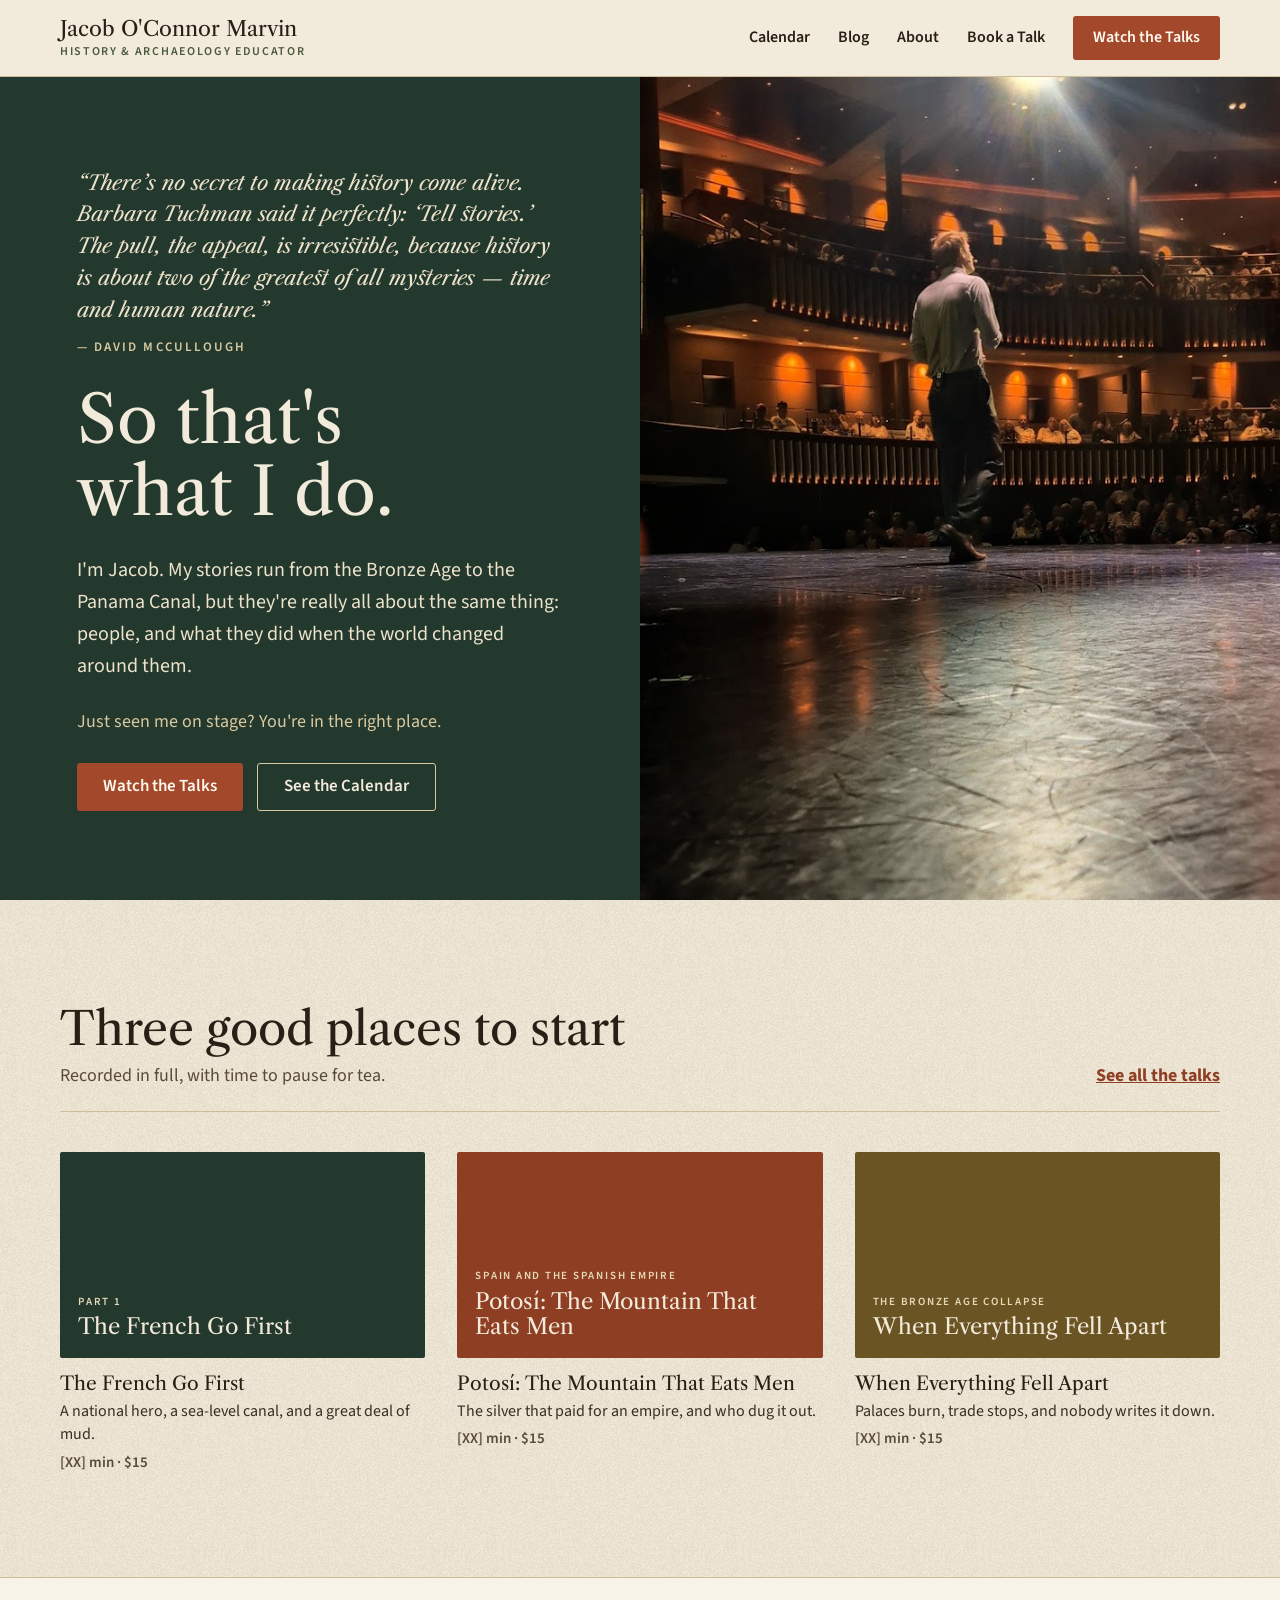
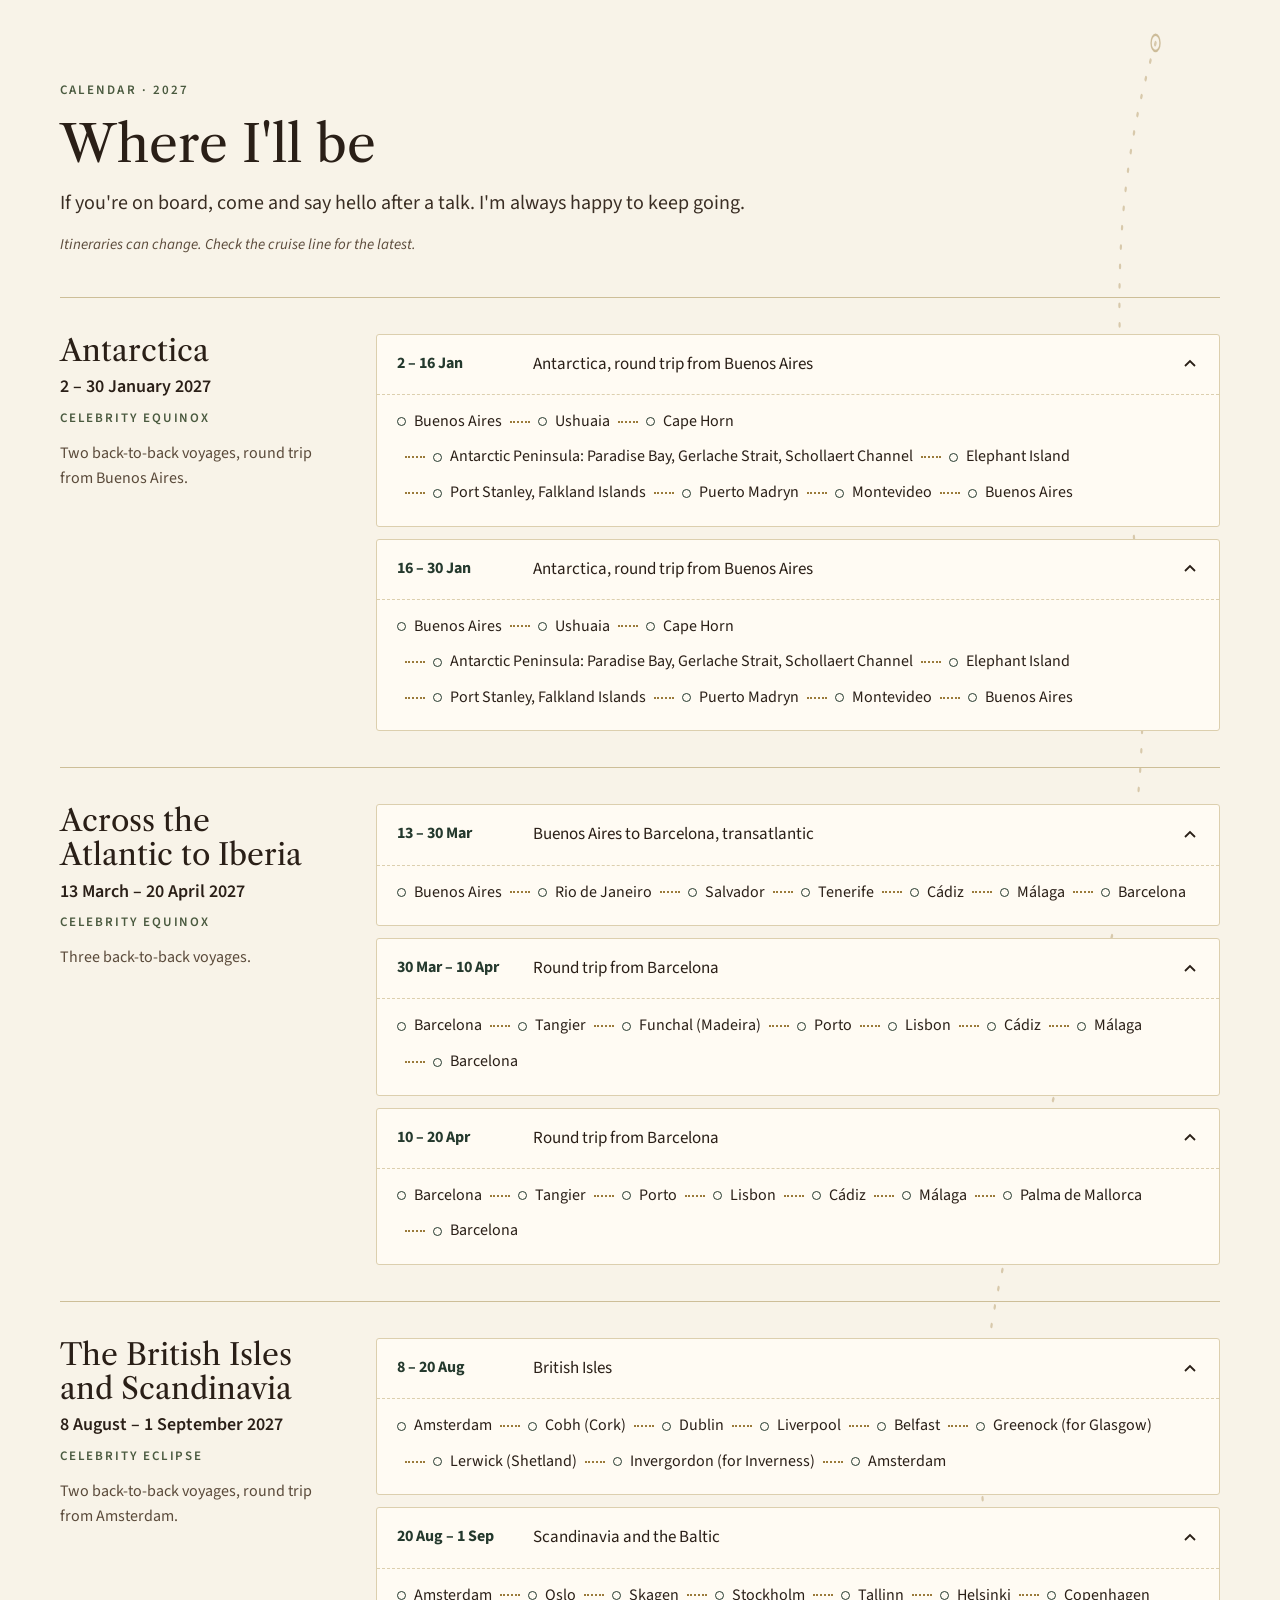
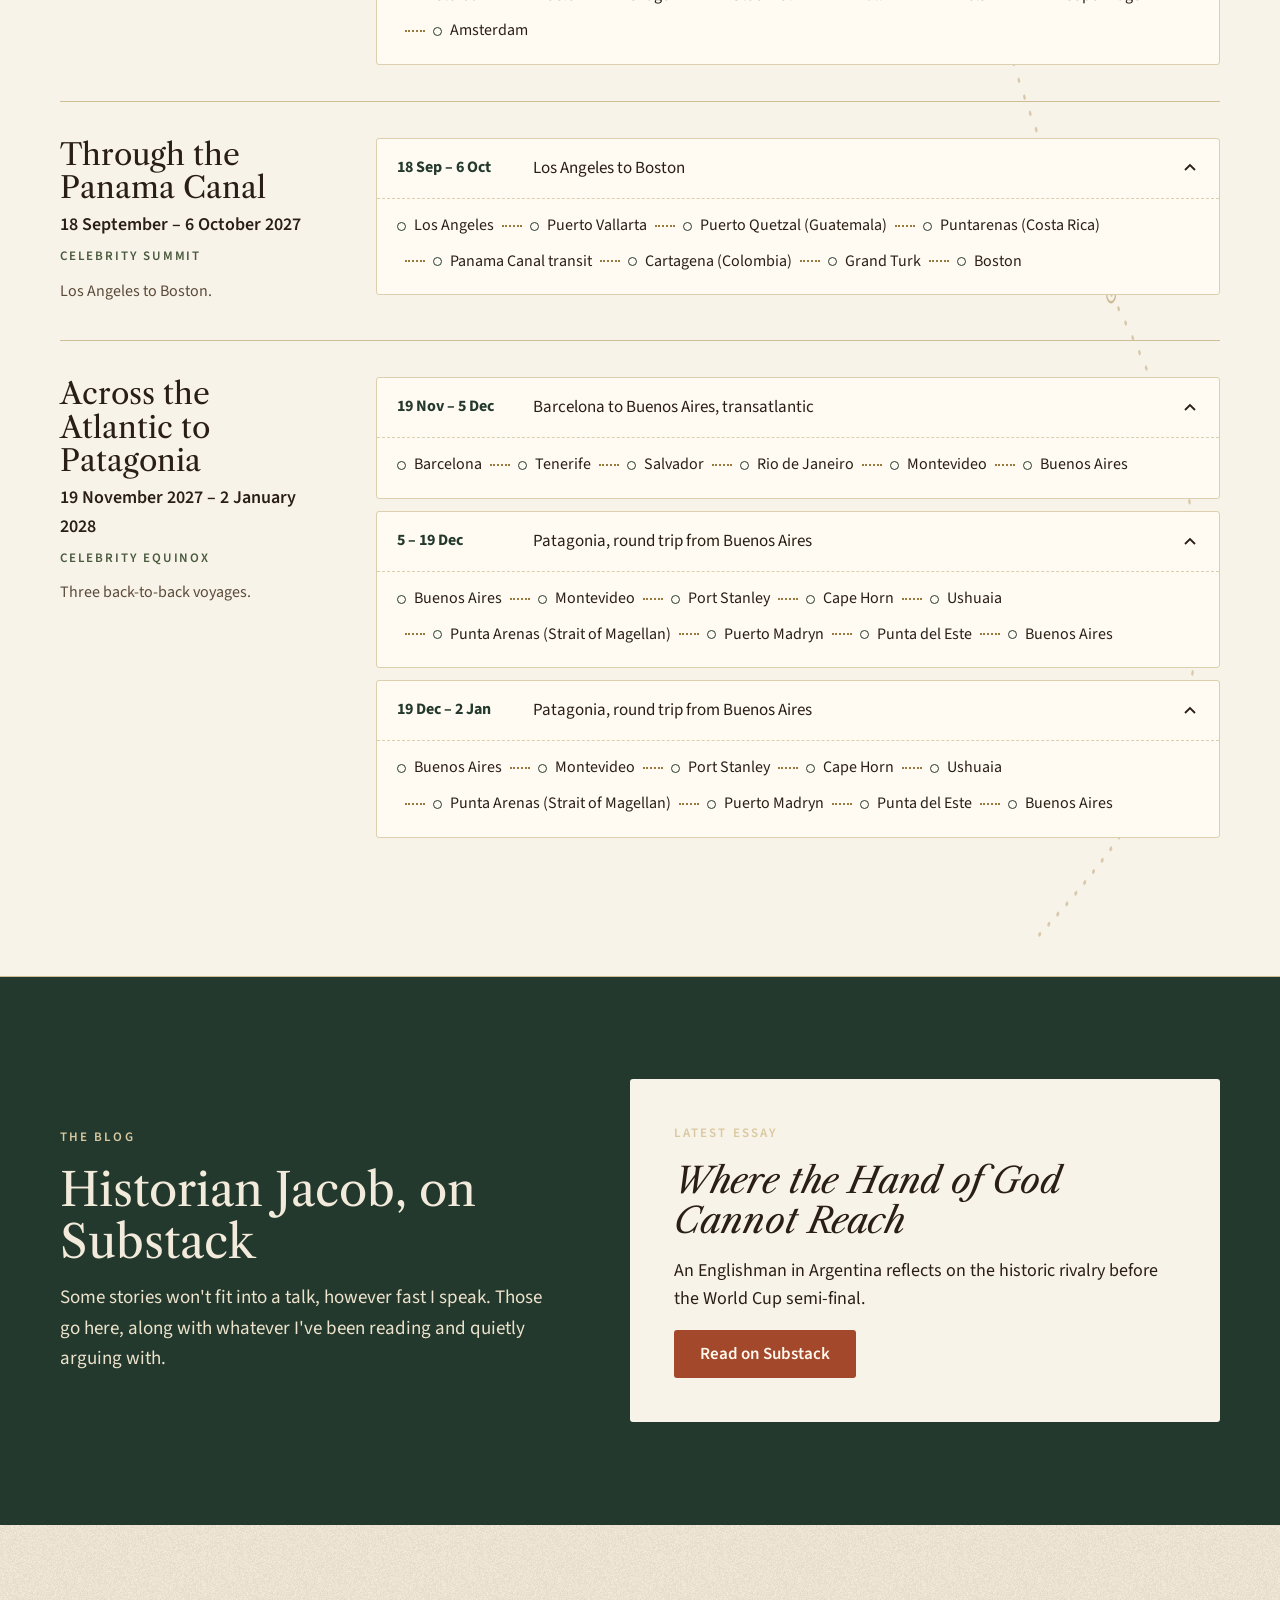
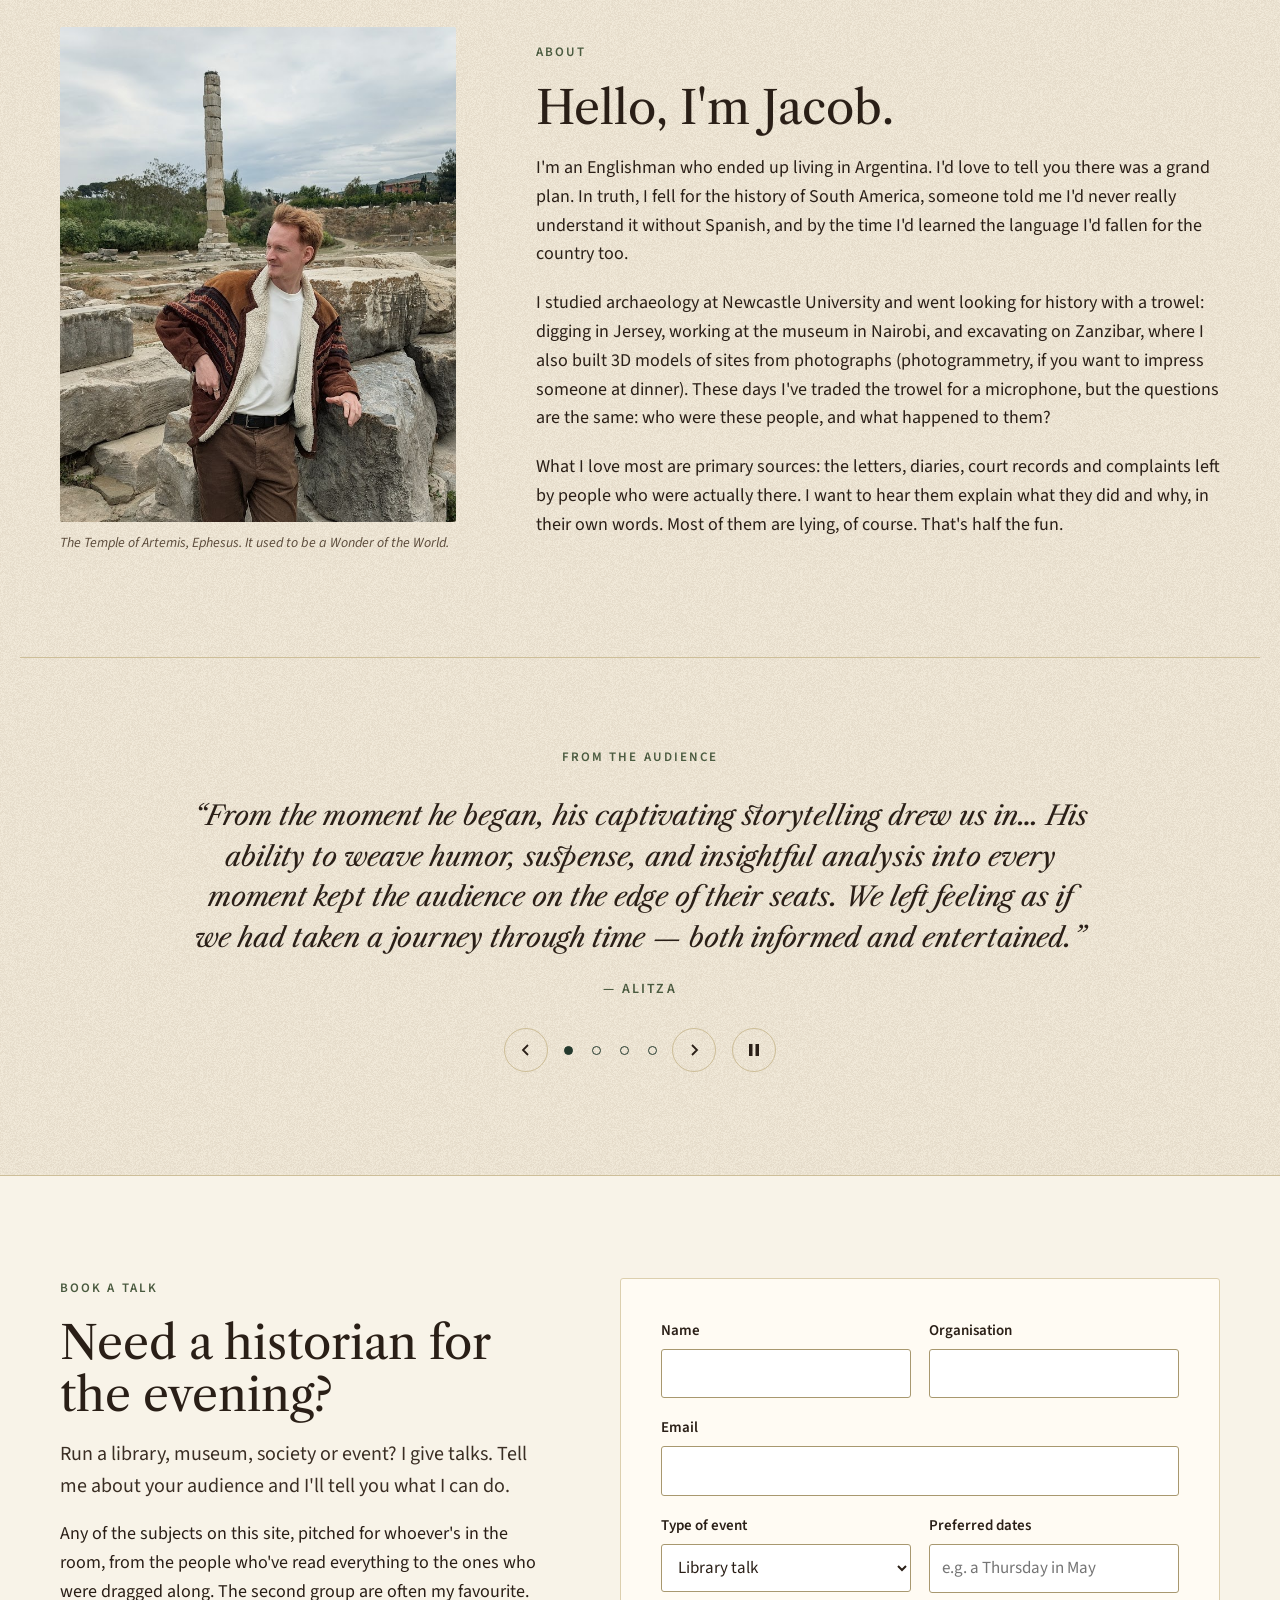
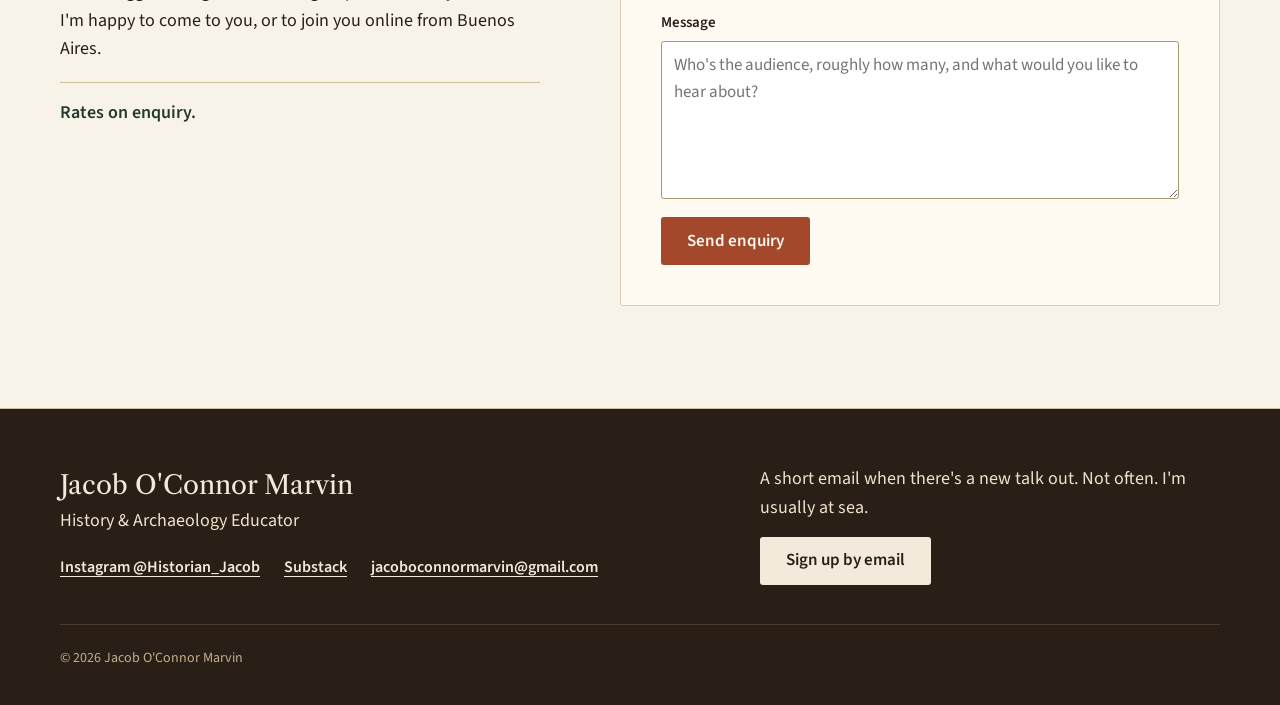
==== index.html @ fd979fd1 "Add testimonials slideshow above Book a Talk Four audience quotes that change every 10 seconds, with" ====
<!DOCTYPE html>
<!--
  =====================================================================
  INDEX.HTML — the HOME PAGE
  ---------------------------------------------------------------------
  This is the first page people see. It's one long scrolling page with
  these parts, in order (search for the CAPITAL headings to jump to one):

     TOP NAVIGATION
     1. HERO          the green intro with the stage photo
     2. FEATURED      three talks (chosen in js/talks-data.js)
     3. CALENDAR      "Where I'll be" (filled in from js/calendar-data.js)
     4. BLOG          link to Substack
     5. ABOUT         photo and bio
     5b. TESTIMONIALS what audiences say (the slideshow)
     6. BOOK A TALK   the enquiry form
     FOOTER

  HOW TO EDIT TEXT: find the words on this page and type over them.
  Only change the words BETWEEN the <tags>, not the tags themselves.
     <p>Change this text</p>       ✓ fine
     <p class="lead">              ✗ leave the bits inside < > alone

  Notes like this one are called COMMENTS. They start with a less-than
  sign, an exclamation mark and two dashes, and end with two dashes and
  a greater-than sign. Visitors never see them; they're notes for you.

  NOTE: the top navigation and the footer appear on all three pages
  (index.html, talks.html, talk.html). If you change them, change them
  on all three.
  =====================================================================
-->
<html lang="en">
<head>
  <meta charset="utf-8">
  <meta name="viewport" content="width=device-width, initial-scale=1">

  <!-- The title shown in the browser tab and on Google -->
  <title>Jacob O'Connor Marvin · History &amp; Archaeology Educator</title>
  <!-- The short description Google shows under the title -->
  <meta name="description" content="History and archaeology talks by Jacob O'Connor Marvin: Spain's empire, the Vikings, the Panama Canal and the Bronze Age collapse. Watch the talks, see where he'll be, or book a talk.">

  <!-- Fonts from Google Fonts -->
  <link rel="preconnect" href="https://fonts.googleapis.com">
  <link rel="preconnect" href="https://fonts.gstatic.com" crossorigin>
  <link href="https://fonts.googleapis.com/css2?family=Libre+Caslon+Text:ital,wght@0,400;0,700;1,400&family=Source+Sans+3:ital,wght@0,400;0,600;0,700;1,400&display=swap" rel="stylesheet">

  <!-- The design (colours, sizes, layout) -->
  <link rel="stylesheet" href="css/style.css">
</head>
<body>

<!-- =====================================================================
     TOP NAVIGATION (stays at the top of the screen as you scroll)
     ===================================================================== -->
<header class="site-header">
  <div class="container">
    <a class="logo" href="index.html">
      <span class="logo-name">Jacob O'Connor Marvin</span>
      <span class="logo-tagline">History &amp; Archaeology Educator</span>
    </a>
    <nav class="main-nav" aria-label="Main">
      <!-- "#calendar" means "jump to the part of this page with id="calendar"" -->
      <a class="nav-link" href="#calendar">Calendar</a>
      <a class="nav-link" href="#blog">Blog</a>
      <a class="nav-link" href="#about">About</a>
      <a class="nav-link" href="#book">Book a Talk</a>
      <a class="button" href="talks.html">Watch the Talks</a>
      <!-- The ☰ button, only visible on phones -->
      <button class="menu-button" type="button" aria-label="Menu" aria-expanded="false" aria-controls="mobile-menu">
        <svg width="20" height="20" viewBox="0 0 20 20" fill="none" stroke="currentColor" stroke-width="1.8" aria-hidden="true"><path d="M3 6h14M3 10h14M3 14h14"/></svg>
      </button>
    </nav>
  </div>
  <!-- The menu that drops down on phones -->
  <nav class="mobile-menu" id="mobile-menu" aria-label="Menu">
    <a href="#calendar">Calendar</a>
    <a href="#blog">Blog</a>
    <a href="#about">About</a>
    <a href="#book">Book a Talk</a>
    <a href="talks.html">Watch the Talks</a>
  </nav>
</header>


<main>

<!-- =====================================================================
     1. HERO
     ===================================================================== -->
<section class="hero" id="top">
  <div class="hero-grid">
    <div class="hero-text">
      <!-- The quote. To change it, edit the words inside <p> and the name inside <cite>. -->
      <blockquote class="hero-quote">
        <p>“There’s no secret to making history come alive. Barbara Tuchman said it perfectly: ‘Tell stories.’ The pull, the appeal, is irresistible, because history is about two of the greatest of all mysteries — time and human nature.”</p>
        <cite>David McCullough</cite>
      </blockquote>
      <h1>So that's what I do.</h1>
      <p class="hero-intro">I'm Jacob. My stories run from the Bronze Age to the Panama Canal, but they're really all about the same thing: people, and what they did when the world changed around them.</p>
      <p class="hero-aside">Just seen me on stage? You're in the right place.</p>
      <div class="button-row">
        <a class="button" href="talks.html">Watch the Talks</a>
        <a class="button button-outline" href="#calendar">See the Calendar</a>
      </div>
    </div>
    <div class="hero-photo">
      <!-- To use a different photo: put it in the images folder and change the file name here.
           "alt" describes the photo for people who can't see it. -->
      <img src="images/stage.jpg" alt="Jacob on stage in a large theatre, facing a full audience across two balconies">
    </div>
  </div>
</section>


<!-- =====================================================================
     2. FEATURED TALKS
     The three talks are chosen at the bottom of js/talks-data.js
     ===================================================================== -->
<section class="section">
  <div class="container">
    <div class="section-head">
      <div>
        <h2 class="section-title">Three good places to start</h2>
        <p>Recorded in full, with time to pause for tea.</p>
      </div>
      <a href="talks.html"><strong>See all the talks</strong></a>
    </div>
    <!-- Filled in automatically. Leave this empty box as it is. -->
    <div class="talk-grid featured-grid" id="featured-talks"></div>
  </div>
</section>


<!-- =====================================================================
     3. CALENDAR — "Where I'll be"
     The voyages themselves are in js/calendar-data.js
     ===================================================================== -->
<section class="section section-alt calendar" id="calendar">
  <!-- The faint dotted "route" line in the background. Purely decoration. -->
  <svg class="route-line" viewBox="0 0 1440 1600" preserveAspectRatio="none" aria-hidden="true">
    <path d="M1300 40 C 1180 260, 1380 420, 1220 640 S 1060 980, 1250 1180 S 1330 1480, 1160 1580" fill="none" stroke="#9A7A3A" stroke-opacity="0.35" stroke-width="2.5" stroke-linecap="round" stroke-dasharray="1 11"/>
    <circle cx="1300" cy="40" r="5" fill="none" stroke="#9A7A3A" stroke-opacity="0.45" stroke-width="1.5"/>
    <circle cx="1220" cy="640" r="5" fill="none" stroke="#9A7A3A" stroke-opacity="0.45" stroke-width="1.5"/>
    <circle cx="1250" cy="1180" r="5" fill="none" stroke="#9A7A3A" stroke-opacity="0.45" stroke-width="1.5"/>
  </svg>
  <div class="container">
    <div class="calendar-intro">
      <span class="eyebrow">Calendar · 2027</span>
      <h2>Where I'll be</h2>
      <p class="lead">If you're on board, come and say hello after a talk. I'm always happy to keep going.</p>
      <p class="small-print">Itineraries can change. Check the cruise line for the latest.</p>
    </div>
    <!-- Filled in automatically from js/calendar-data.js. Leave this empty box as it is. -->
    <div id="calendar-list"></div>
  </div>
</section>


<!-- =====================================================================
     4. BLOG (Substack)
     ===================================================================== -->
<section class="section blog" id="blog">
  <div class="container split">
    <div class="blog-intro">
      <span class="eyebrow">The Blog</span>
      <h2 class="section-title">Historian Jacob, on Substack</h2>
      <p>Some stories won't fit into a talk, however fast I speak. Those go here, along with whatever I've been reading and quietly arguing with.</p>
    </div>
    <article class="essay-card">
      <span class="eyebrow">Latest essay</span>
      <h3>Where the Hand of God Cannot Reach</h3>
      <!-- The short description of the essay -->
      <p>An Englishman in Argentina reflects on the historic rivalry before the World Cup semi-final.</p>
      <div>
        <!-- When you post a new essay, change the title above and this link -->
        <a class="button" href="https://jacobmarvin.substack.com" target="_blank" rel="noopener">Read on Substack</a>
      </div>
    </article>
  </div>
</section>


<!-- =====================================================================
     5. ABOUT
     ===================================================================== -->
<section class="section" id="about">
  <div class="container split">
    <figure class="about-photo">
      <img src="images/ephesus.jpg" alt="Jacob leaning on fallen marble blocks at Ephesus, with the single standing column of the Temple of Artemis behind him" loading="lazy">
      <figcaption>The Temple of Artemis, Ephesus. It used to be a Wonder of the World.</figcaption>
    </figure>
    <div class="about-text">
      <span class="eyebrow">About</span>
      <h2 class="section-title">Hello, I'm Jacob.</h2>
      <p>I'm an Englishman who ended up living in Argentina. I'd love to tell you there was a grand plan. In truth, I fell for the history of South America, someone told me I'd never really understand it without Spanish, and by the time I'd learned the language I'd fallen for the country too.</p>
      <p>I studied archaeology at Newcastle University and went looking for history with a trowel: digging in Jersey, working at the museum in Nairobi, and excavating on Zanzibar, where I also built 3D models of sites from photographs (photogrammetry, if you want to impress someone at dinner). These days I've traded the trowel for a microphone, but the questions are the same: who were these people, and what happened to them?</p>
      <p>What I love most are primary sources: the letters, diaries, court records and complaints left by people who were actually there. I want to hear them explain what they did and why, in their own words. Most of them are lying, of course. That's half the fun.</p>
    </div>
  </div>
</section>


<!-- =====================================================================
     5b. TESTIMONIALS (the slideshow of quotes)
     ---------------------------------------------------------------------
     Each quote is one <figure class="slide"> ... </figure> block.
       - To ADD a quote: copy a whole block, from <figure to </figure>,
         paste it below the last one, and change the words and the name.
       - To REMOVE a quote: delete its whole block.
       - To change the ORDER: move the blocks around.
     The first block must keep  class="slide is-active"  (that's the one
     shown first). All the others just have  class="slide".
     The little dots and the timing are handled automatically by
     js/site.js; it changes quote every 10 seconds and stops while
     someone has their mouse over it or is reading with the keyboard.
     ===================================================================== -->
<section class="section testimonials" aria-labelledby="testimonials-title">
  <div class="container">
    <span class="eyebrow" id="testimonials-title">From the audience</span>

    <div class="carousel" aria-roledescription="carousel" aria-label="What audiences say">
      <div class="slides" aria-live="off">

        <figure class="slide is-active" aria-roledescription="slide">
          <blockquote><p>“From the moment he began, his captivating storytelling drew us in… His ability to weave humor, suspense, and insightful analysis into every moment kept the audience on the edge of their seats. We left feeling as if we had taken a journey through time — both informed and entertained.”</p></blockquote>
          <figcaption>Alitza</figcaption>
        </figure>

        <figure class="slide" aria-roledescription="slide">
          <blockquote><p>“Jacob’s presentations were the highlight of my onboard cruise experience. They were extremely informative… I wish that Jacob had even more time for even more discussions.”</p></blockquote>
          <figcaption>David</figcaption>
        </figure>

        <figure class="slide" aria-roledescription="slide">
          <blockquote><p>“Jacob is a great presenter. He’s obviously knowledgeable about his subjects and talks with great ease. He also inserts some humor into his talks, which is absolutely fantastic… I looked forward to these talks every day.”</p></blockquote>
          <figcaption>Valerie</figcaption>
        </figure>

        <figure class="slide" aria-roledescription="slide">
          <blockquote><p>“I graduated with a degree in History and Political Science about 50 years ago. I have not experienced the degree of Jacob’s scholarship and engaging presentation style since that time.”</p></blockquote>
          <figcaption>S.K. Lind</figcaption>
        </figure>

      </div>

      <!-- The arrows, dots and pause button. The dots are added automatically. -->
      <div class="carousel-controls">
        <button class="carousel-button carousel-prev" type="button" aria-label="Previous quote">
          <svg width="18" height="18" viewBox="0 0 18 18" fill="none" stroke="currentColor" stroke-width="1.8" aria-hidden="true"><path d="M11 4L6 9l5 5"/></svg>
        </button>
        <div class="carousel-dots"></div>
        <button class="carousel-button carousel-next" type="button" aria-label="Next quote">
          <svg width="18" height="18" viewBox="0 0 18 18" fill="none" stroke="currentColor" stroke-width="1.8" aria-hidden="true"><path d="M7 4l5 5-5 5"/></svg>
        </button>
        <button class="carousel-button carousel-pause" type="button" aria-label="Pause the quotes">
          <svg class="icon-pause" width="16" height="16" viewBox="0 0 16 16" fill="currentColor" aria-hidden="true"><rect x="3" y="2" width="3.5" height="12"/><rect x="9.5" y="2" width="3.5" height="12"/></svg>
          <svg class="icon-play" width="16" height="16" viewBox="0 0 16 16" fill="currentColor" aria-hidden="true"><path d="M4 2l10 6-10 6z"/></svg>
        </button>
      </div>
    </div>
  </div>
</section>


<!-- =====================================================================
     6. BOOK A TALK
     ---------------------------------------------------------------------
     A website on GitHub can't send emails by itself, so this form uses
     a free service called Formspree (formspree.io):
       1. Sign up at formspree.io with the email you want enquiries sent to.
       2. Create a new form. It gives you an address like
          https://formspree.io/f/abcdwxyz
       3. Paste that address in place of  YOUR_FORM_ID  link below.
     Enquiries then arrive in your inbox.
     ===================================================================== -->
<section class="section section-alt" id="book">
  <div class="container split">
    <div class="book-pitch">
      <span class="eyebrow">Book a Talk</span>
      <h2 class="section-title">Need a historian for the evening?</h2>
      <p class="lead">Run a library, museum, society or event? I give talks. Tell me about your audience and I'll tell you what I can do.</p>
      <p>Any of the subjects on this site, pitched for whoever's in the room, from the people who've read everything to the ones who were dragged along. The second group are often my favourite. I'm happy to come to you, or to join you online from Buenos Aires.</p>
      <p class="rates">Rates on enquiry.</p>
    </div>

    <form class="form-box" action="https://formspree.io/f/moeeekwz" method="POST">
      <div class="form-row">
        <label>Name
          <input type="text" name="name" autocomplete="name" required>
        </label>
        <label>Organisation
          <input type="text" name="organisation" autocomplete="organization">
        </label>
      </div>
      <!-- Formspree sends replies to this address -->
      <label>Email
        <input type="email" name="email" autocomplete="email" required>
      </label>
      <div class="form-row">
        <label>Type of event
          <!-- To change the choices, edit, add or remove <option> lines -->
          <select name="event_type">
            <option>Library talk</option>
            <option>Museum event</option>
            <option>Society or club</option>
            <option>Festival or conference</option>
            <option>School or university</option>
            <option>Online talk</option>
            <option>Something else</option>
          </select>
        </label>
        <label>Preferred dates
          <input type="text" name="preferred_dates" placeholder="e.g. a Thursday in May">
        </label>
      </div>
      <label>Message
        <textarea name="message" rows="5" placeholder="Who's the audience, roughly how many, and what would you like to hear about?"></textarea>
      </label>
      <div>
        <button class="button" type="submit">Send enquiry</button>
      </div>
    </form>
  </div>
</section>

</main>


<!-- =====================================================================
     FOOTER
     Your Instagram, Substack and email links.
     ===================================================================== -->
<footer class="site-footer">
  <div class="container">
    <div class="footer-top">
      <div>
        <div class="footer-name">Jacob O'Connor Marvin</div>
        <div>History &amp; Archaeology Educator</div>
        <nav class="footer-links" aria-label="Elsewhere">
          <!-- target="_blank" makes a link open in a new tab -->
          <a href="https://instagram.com/Historian_Jacob" target="_blank" rel="noopener">Instagram @Historian_Jacob</a>
          <a href="https://jacobmarvin.substack.com" target="_blank" rel="noopener">Substack</a>
          
          <a href="mailto:jacoboconnormarvin@gmail.com">jacoboconnormarvin@gmail.com</a>
        </nav>
      </div>
      <div class="footer-signup">
        <p>A short email when there's a new talk out. Not often. I'm usually at sea.</p>
        <!-- Email sign-ups go through Substack, so there's nothing extra to set up -->
        <a class="button" href="https://jacobmarvin.substack.com/subscribe" target="_blank" rel="noopener">Sign up by email</a>
      </div>
    </div>
    <p class="copyright">© <span class="this-year">2026</span> Jacob O'Connor Marvin</p>
  </div>
</footer>


<!-- The data files first, then the script that uses them. Keep this order. -->
<script src="js/talks-data.js"></script>
<script src="js/calendar-data.js"></script>
<script src="js/site.js"></script>
</body>
</html>
---- css/style.css ----
/* =====================================================================
   STYLE.CSS — how the whole website looks
   ---------------------------------------------------------------------
   Every page uses this one file, so a change here changes every page.

   QUICK GUIDE
   - Want to change a colour everywhere?  Edit the COLOURS list just
     below (section 1). Colours are written as "hex codes" like #A3482A.
     You can find hex codes for any colour by searching "colour picker".
   - Want to change the fonts?  See section 2.
   - The rest of the file is grouped by part of the page (navigation,
     hero, calendar, talks...). Each group has a heading like this one.

   A tiny bit of CSS vocabulary:
     .something { ... }   styles anything with class="something"
     padding               space INSIDE a box
     margin                space OUTSIDE a box
     gap                   space BETWEEN the items inside a box
     @media (...)          rules that only apply on small screens
   ===================================================================== */


/* ---------------------------------------------------------------------
   1. COLOURS  (change these to re-colour the whole site)
   --------------------------------------------------------------------- */
:root {
  --parchment: #F2EADA;   /* main page background (cream)            */
  --paper:     #F8F3E8;   /* slightly lighter cream for some sections */
  --card:      #FFFBF3;   /* boxes, like the "Buy" box and the forms  */
  --line:      #CDBE98;   /* thin khaki lines between things          */
  --line-soft: #DCCFAE;   /* even fainter lines                       */
  --khaki:     #A8986F;   /* borders around form boxes                */
  --forest:    #24392D;   /* deep green: hero and blog backgrounds    */
  --forest-label: #4A5A3F;/* green used for small capital labels      */
  --terracotta:#A3482A;   /* the main buttons ("Watch the Talks")     */
  --link:      #8E3E22;   /* colour of text links                     */
  --brass:     #9A7A3A;   /* the dotted route lines                   */
  --ink:       #2A1F17;   /* main text colour (dark brown)            */
  --ink-soft:  #3A2E24;   /* slightly softer text                     */
  --muted:     #5A4A3A;   /* small print and captions                 */
  --on-dark:   #F2EADA;   /* text on the green and brown backgrounds  */
  --on-dark-soft: #D9C9A0;/* softer text on dark backgrounds          */
}


/* ---------------------------------------------------------------------
   2. FONTS  (the fonts are loaded from Google Fonts in each page's <head>)
   --------------------------------------------------------------------- */
:root {
  --serif: 'Libre Caslon Text', Georgia, serif;                 /* headings */
  --sans:  'Source Sans 3', 'Helvetica Neue', Arial, sans-serif; /* body    */
}


/* ---------------------------------------------------------------------
   3. BASICS that apply to the whole page
   --------------------------------------------------------------------- */
* { box-sizing: border-box; }

html { scroll-behavior: smooth; }

body {
  margin: 0;
  font-family: var(--sans);
  font-size: 18px;
  line-height: 1.6;
  color: var(--ink);
  background-color: var(--parchment);
  /* the faint paper grain. Delete this line for a plain background. */
  background-image: url("../images/paper.png");
}

img { max-width: 100%; display: block; }

a { color: var(--link); }
a:hover { color: #5E2914; }

h1, h2, h3 { font-family: var(--serif); font-weight: 400; margin: 0; line-height: 1.12; }
p { margin: 0; }

/* A visible outline when someone moves around with the keyboard */
:focus-visible { outline: 2px solid var(--terracotta); outline-offset: 3px; }

/* Keeps content from getting too wide on big screens, with side margins */
.container {
  max-width: 1240px;
  margin: 0 auto;
  padding-left: clamp(16px, 4vw, 40px);
  padding-right: clamp(16px, 4vw, 40px);
}

/* Small capital-letter labels above headings ("CALENDAR · 2027") */
.eyebrow {
  font-size: 13px;
  letter-spacing: 0.16em;
  text-transform: uppercase;
  font-weight: 600;
  color: var(--forest-label);
}

/* Standard spacing for big page sections */
.section { padding: clamp(56px, 8vw, 112px) 0; }
.section-alt { background-color: var(--paper); border-top: 1px solid var(--line); border-bottom: 1px solid var(--line); }
.section-title { font-size: clamp(32px, 3.6vw, 48px); }
.lead { font-size: 20px; color: var(--ink-soft); }
.small-print { font-size: 15px; font-style: italic; color: var(--muted); }


/* ---------------------------------------------------------------------
   4. BUTTONS
   --------------------------------------------------------------------- */
.button {
  display: inline-flex;
  align-items: center;
  justify-content: center;
  min-height: 48px;
  padding: 0 26px;
  border-radius: 3px;
  border: 0;
  font-family: var(--sans);
  font-weight: 600;
  font-size: 17px;
  text-decoration: none;
  white-space: nowrap;      /* keeps button words on one line */
  cursor: pointer;
  background: var(--terracotta);
  color: #FFF8EE;
}
.button:hover { color: #FFF8EE; filter: brightness(0.9); }

/* The outlined button used on dark backgrounds ("See the Calendar") */
.button-outline { background: transparent; border: 1px solid var(--on-dark-soft); color: var(--on-dark); }
.button-outline:hover { color: var(--on-dark); background: rgba(255,255,255,0.06); }

/* A full-width button (used in the Buy box) */
.button-wide { display: flex; width: 100%; min-height: 54px; font-size: 18px; font-weight: 700; }

.button-row { display: flex; flex-wrap: wrap; gap: 14px; }


/* ---------------------------------------------------------------------
   5. TOP NAVIGATION BAR (stays at the top while you scroll)
   --------------------------------------------------------------------- */
.site-header {
  position: sticky;
  top: 0;
  z-index: 50;
  background: var(--parchment);
  border-bottom: 1px solid var(--line);
}
.site-header .container {
  min-height: 76px;
  display: flex;
  align-items: center;
  justify-content: space-between;
  gap: 16px;
}
.logo { display: flex; flex-direction: column; text-decoration: none; color: var(--ink); line-height: 1.15; }
.logo:hover { color: var(--ink); }
.logo-name { font-family: var(--serif); font-size: 21px; }
.logo-tagline { font-size: 12px; letter-spacing: 0.14em; text-transform: uppercase; color: var(--forest-label); font-weight: 600; margin-top: 4px; }

.main-nav { display: flex; align-items: center; gap: 28px; font-size: 16px; font-weight: 600; }
.main-nav a.nav-link { color: var(--ink); text-decoration: none; }
.main-nav a.nav-link:hover { color: var(--link); text-decoration: underline; text-underline-offset: 5px; }
.main-nav .button { min-height: 44px; padding: 0 20px; font-size: 16px; }

/* The ☰ menu button. Hidden on big screens, shown on phones (see below). */
.menu-button {
  display: none;
  width: 44px; height: 44px;
  align-items: center; justify-content: center;
  background: transparent;
  border: 1px solid var(--line);
  border-radius: 3px;
  color: var(--ink);
  cursor: pointer;
}

/* The drop-down menu that opens on phones */
.mobile-menu { display: none; border-top: 1px solid var(--line); background: var(--parchment); }
.mobile-menu.is-open { display: block; }
.mobile-menu a { display: flex; align-items: center; min-height: 52px; padding: 0 clamp(16px, 4vw, 40px); border-bottom: 1px solid var(--line-soft); color: var(--ink); text-decoration: none; font-weight: 600; }

/* PHONES: hide the text links, show the menu button */
@media (max-width: 860px) {
  .main-nav { gap: 8px; }
  .main-nav .nav-link { display: none; }
  .menu-button { display: inline-flex; }
}
@media (max-width: 420px) {
  .logo-name { font-size: 16px; white-space: nowrap; }
  .logo-tagline { display: none; }   /* not enough room on small phones */
  .main-nav .button { padding: 0 12px; font-size: 14px; }
}


/* ---------------------------------------------------------------------
   6. HOME: HERO (the big green intro with the stage photo)
   --------------------------------------------------------------------- */
.hero { background: var(--forest); color: var(--on-dark); }
.hero-grid { display: grid; grid-template-columns: repeat(auto-fit, minmax(min(460px, 100%), 1fr)); }
.hero-text {
  display: flex; flex-direction: column; justify-content: center; gap: 26px;
  padding: clamp(40px, 7vw, 104px) clamp(16px, 6vw, 88px);
}
.hero .eyebrow { color: var(--on-dark-soft); }
.hero h1 { font-size: clamp(38px, 5.2vw, 68px); line-height: 1.08; text-wrap: balance; }

/* The David McCullough quote at the top of the hero */
.hero-quote { margin: 0; display: flex; flex-direction: column; gap: 12px; max-width: 32em; }
.hero-quote p { font-family: var(--serif); font-style: italic; font-size: clamp(18px, 1.6vw, 21px); line-height: 1.55; color: #EDE3CC; text-wrap: pretty; }
.hero-quote cite { font-style: normal; font-size: 13px; letter-spacing: 0.16em; text-transform: uppercase; font-weight: 600; color: var(--on-dark-soft); }
.hero-quote cite::before { content: "— "; }
.hero-intro { font-size: 20px; color: #EDE3CC; max-width: 34em; }
.hero-aside { font-size: 18px; color: var(--on-dark-soft); max-width: 34em; }
.hero-photo { position: relative; min-height: 640px; overflow: hidden; }
.hero-photo img { position: absolute; inset: 0; width: 100%; height: 100%; object-fit: cover; object-position: 50% 28%; }

/* On phones the photo goes on top and gets shorter */
@media (max-width: 920px) {
  .hero-photo { order: -1; min-height: 360px; }
  .hero-photo img { object-position: 50% 25%; }
}


/* ---------------------------------------------------------------------
   7. TALK THUMBNAILS (used on the home page and the Talks page)
   --------------------------------------------------------------------- */
.talk-grid { display: grid; grid-template-columns: repeat(auto-fill, minmax(min(270px, 100%), 1fr)); gap: 36px 28px; }
.featured-grid { grid-template-columns: repeat(auto-fit, minmax(min(320px, 100%), 1fr)); gap: 32px; }

.tile { display: flex; flex-direction: column; gap: 14px; text-decoration: none; color: var(--ink); }
.tile:hover { color: var(--ink); }
.tile:hover .tile-title { text-decoration: underline; text-underline-offset: 4px; }
.tile:hover .thumb { filter: brightness(1.12); }

/* The 16:9 picture. If there's no thumbnail image yet, it shows a coloured
   panel with the title on it instead. */
.thumb {
  aspect-ratio: 16 / 9;
  border-radius: 2px;
  display: flex; flex-direction: column; justify-content: flex-end; gap: 4px;
  padding: 18px;
  color: var(--on-dark);
  background-color: var(--forest);
  overflow: hidden;
  position: relative;
}
.thumb img { position: absolute; inset: 0; width: 100%; height: 100%; object-fit: cover; }
.thumb-kicker { font-size: 11px; letter-spacing: 0.16em; text-transform: uppercase; font-weight: 600; color: #E6D9B8; }
.thumb-title { font-family: var(--serif); font-size: 22px; line-height: 1.15; }

/* Bundles look like a little stack of cards */
.thumb-stack { box-shadow: 6px -6px 0 #4F6B58, 12px -12px 0 #8BA08F; margin: 12px 12px 0 0; }

.tile-text { display: flex; flex-direction: column; gap: 4px; }
.tile-title { font-family: var(--serif); font-size: 19px; line-height: 1.3; }
.tile-line { font-size: 16px; color: var(--ink-soft); line-height: 1.45; }
.tile-meta { font-size: 15px; color: var(--muted); font-weight: 600; }
.tile-saving { color: var(--forest); font-weight: 700; }

.section-head {
  display: flex; flex-wrap: wrap; align-items: flex-end; justify-content: space-between; gap: 16px;
  border-bottom: 1px solid var(--line); padding-bottom: 20px; margin-bottom: 40px;
}
.section-head p { color: var(--muted); margin-top: 8px; }


/* ---------------------------------------------------------------------
   8. HOME: CALENDAR ("Where I'll be")
   --------------------------------------------------------------------- */
.calendar { position: relative; overflow: hidden; }
.calendar .container { position: relative; }   /* keeps text above the map line */
.route-line { position: absolute; inset: 0; width: 100%; height: 100%; pointer-events: none; }
.calendar-intro { display: flex; flex-direction: column; gap: 14px; max-width: 46em; margin-bottom: 40px; }
.calendar-intro h2 { font-size: clamp(36px, 4vw, 52px); }

.sailing { display: flex; flex-wrap: wrap; gap: 20px 56px; padding: 36px 0; border-top: 1px solid var(--line); }
.sailing-info { flex: 1 1 260px; display: flex; flex-direction: column; gap: 6px; }
.sailing-info h3 { font-size: 30px; }
.sailing-dates { font-weight: 600; }
.sailing-ship { font-size: 13px; letter-spacing: 0.14em; text-transform: uppercase; color: var(--forest-label); font-weight: 600; }
.sailing-summary { font-size: 16px; color: var(--muted); margin-top: 6px; }
.sailing-legs { flex: 999 1 560px; min-width: 0; display: flex; flex-direction: column; gap: 12px; }

/* Each voyage is a <details> box: click the top line to open/close it */
.leg { background: var(--card); border: 1px solid var(--line-soft); border-radius: 3px; }
.leg summary { list-style: none; cursor: pointer; display: flex; align-items: center; gap: 16px; padding: 16px 20px; min-height: 44px; }
.leg summary::-webkit-details-marker { display: none; }
.leg-dates { flex: none; min-width: 120px; font-weight: 700; font-size: 16px; color: var(--forest); }
.leg-title { flex: 1; font-size: 17px; }
.chevron { flex: none; transition: transform 0.2s; }
.leg[open] .chevron { transform: rotate(180deg); }

/* The list of ports, joined by little dotted lines */
.ports { list-style: none; margin: 0; padding: 14px 20px 20px; border-top: 1px dashed var(--line-soft); display: flex; flex-wrap: wrap; align-items: center; row-gap: 10px; }
.ports li { display: flex; align-items: center; font-size: 16px; }
.ports li + li::before { content: ""; width: 20px; border-top: 2px dotted var(--brass); margin: 0 8px; }
.ports li span::before { content: ""; display: inline-block; width: 7px; height: 7px; border-radius: 50%; border: 1.5px solid var(--forest); margin-right: 8px; vertical-align: middle; }

/* PHONES: ports become a vertical list, dates stack above titles */
@media (max-width: 640px) {
  .leg summary { padding: 12px 14px; align-items: flex-start; }
  .leg-dates { min-width: 0; }
  .leg summary .leg-text { display: flex; flex-direction: column; }
  .ports { flex-direction: column; align-items: flex-start; padding: 12px 14px 16px; }
  .ports li + li::before { display: none; }
  .ports li { padding: 3px 0; }
  .sailing-info h3 { font-size: 25px; }
}
.leg-text { flex: 1; display: flex; gap: 16px; flex-wrap: wrap; }


/* ---------------------------------------------------------------------
   9. HOME: BLOG (green band with the Substack box)
   --------------------------------------------------------------------- */
.blog { background: var(--forest); color: var(--on-dark); }
.blog .eyebrow { color: var(--on-dark-soft); }
.split { display: flex; flex-wrap: wrap; gap: 48px 80px; align-items: center; }
.split > * { flex: 1 1 340px; }
.blog-intro { display: flex; flex-direction: column; gap: 16px; }
.blog-intro p { font-size: 19px; color: #EDE3CC; max-width: 30em; }
.essay-card { flex-basis: 440px; background: var(--paper); color: var(--ink); padding: clamp(24px, 4vw, 44px); border-radius: 3px; display: flex; flex-direction: column; gap: 16px; }
.essay-card h3 { font-style: italic; font-size: clamp(26px, 2.8vw, 36px); }


/* ---------------------------------------------------------------------
   10. HOME: ABOUT
   --------------------------------------------------------------------- */
.about-photo { flex: 1 1 320px; max-width: 480px; margin: 0; display: flex; flex-direction: column; gap: 10px; }
.about-photo img { width: 100%; aspect-ratio: 4 / 5; object-fit: cover; object-position: 50% 30%; border-radius: 2px; }
.about-photo figcaption { font-size: 14px; font-style: italic; color: var(--muted); }
.about-text { flex: 999 1 420px; display: flex; flex-direction: column; gap: 20px; max-width: 38em; }


/* ---------------------------------------------------------------------
   11. FORMS (Book a Talk, and the email sign-up)
   --------------------------------------------------------------------- */
.book-pitch { display: flex; flex-direction: column; gap: 18px; align-self: flex-start; }
.rates { padding-top: 16px; border-top: 1px solid var(--line); font-weight: 600; color: var(--forest); }
.form-box { flex-basis: 460px; display: flex; flex-direction: column; gap: 18px; background: var(--card); border: 1px solid var(--line-soft); border-radius: 3px; padding: clamp(20px, 3.5vw, 40px); }
.form-row { display: grid; grid-template-columns: repeat(auto-fit, minmax(min(220px, 100%), 1fr)); gap: 18px; }
.form-box label { display: flex; flex-direction: column; gap: 6px; font-size: 15px; font-weight: 600; }
.form-box input, .form-box select, .form-box textarea {
  font: inherit; font-weight: 400; font-size: 17px;
  min-height: 48px; padding: 10px 12px;
  border: 1px solid var(--khaki); border-radius: 3px;
  background: #FFFFFF; color: var(--ink);
}
.form-box textarea { resize: vertical; }
#book .split { align-items: flex-start; }


/* ---------------------------------------------------------------------
   11b. TESTIMONIALS (the slideshow of quotes on the home page)
   --------------------------------------------------------------------- */
.testimonials { padding-top: 0; }
.testimonials .container {
  display: flex; flex-direction: column; align-items: center; gap: 28px;
  text-align: center;
  border-top: 1px solid var(--line);
  padding-top: clamp(56px, 7vw, 96px);
}
.carousel { width: 100%; max-width: 50em; display: flex; flex-direction: column; align-items: center; gap: 28px; }

/* All the quotes sit on top of each other; only the active one is visible.
   This keeps the section the same height, so the page doesn't jump. */
.slides { display: grid; width: 100%; }
.slide {
  grid-area: 1 / 1;
  margin: 0;
  display: flex; flex-direction: column; align-items: center; justify-content: center; gap: 20px;
  opacity: 0; visibility: hidden;
  transition: opacity 0.6s ease, visibility 0.6s ease;
}
.slide.is-active { opacity: 1; visibility: visible; }
.slide blockquote { margin: 0; }
.slide p { font-family: var(--serif); font-style: italic; font-size: clamp(20px, 2.2vw, 27px); line-height: 1.5; text-wrap: pretty; }
.slide figcaption { font-size: 14px; letter-spacing: 0.16em; text-transform: uppercase; font-weight: 600; color: var(--forest-label); }
.slide figcaption::before { content: "— "; }

/* Arrows, dots and pause button */
.carousel-controls { display: flex; align-items: center; justify-content: center; gap: 6px; flex-wrap: wrap; }
.carousel-button {
  width: 44px; height: 44px;
  display: inline-flex; align-items: center; justify-content: center;
  background: transparent; color: var(--ink);
  border: 1px solid var(--line); border-radius: 50%;
  cursor: pointer;
}
.carousel-button:hover { background: var(--paper); }
.carousel-pause { margin-left: 10px; }
.carousel-pause .icon-play { display: none; }
.carousel.is-paused .carousel-pause .icon-play { display: block; }
.carousel.is-paused .carousel-pause .icon-pause { display: none; }

.carousel-dots { display: flex; }
.carousel-dot {
  width: 28px; height: 44px;              /* big enough to tap */
  display: inline-flex; align-items: center; justify-content: center;
  background: transparent; border: 0; padding: 0; cursor: pointer;
}
.carousel-dot span { width: 9px; height: 9px; border-radius: 50%; border: 1.5px solid var(--forest); }
.carousel-dot[aria-current="true"] span { background: var(--forest); }

/* People who've asked their device for less motion get no fading */
@media (prefers-reduced-motion: reduce) {
  .slide { transition: none; }
}


/* ---------------------------------------------------------------------
   12. FOOTER
   --------------------------------------------------------------------- */
.site-footer { background: var(--ink); color: #EDE3CC; padding: 56px 0 36px; }
.footer-top { display: flex; flex-wrap: wrap; gap: 36px 80px; justify-content: space-between; }
.footer-name { font-family: var(--serif); font-size: 26px; color: var(--on-dark); }
.footer-links { display: flex; flex-wrap: wrap; gap: 8px 24px; margin-top: 12px; font-weight: 600; font-size: 16px; }
.footer-links a { color: var(--on-dark); text-underline-offset: 4px; min-height: 40px; display: inline-flex; align-items: center; }
.footer-signup { flex: 1 1 320px; max-width: 460px; display: flex; flex-direction: column; gap: 14px; align-items: flex-start; }
.footer-signup .button { background: var(--on-dark); color: var(--ink); }
.copyright { margin-top: 36px; padding-top: 22px; border-top: 1px solid #4A3C30; font-size: 14px; color: #BFAF8C; }


/* ---------------------------------------------------------------------
   13. TALKS PAGE
   --------------------------------------------------------------------- */
.talks-intro { padding: clamp(44px, 6vw, 88px) 0 32px; }
.talks-intro .container { display: flex; flex-wrap: wrap; gap: 24px 80px; align-items: flex-end; justify-content: space-between; }
.talks-intro-text { flex: 999 1 520px; display: flex; flex-direction: column; gap: 16px; max-width: 760px; }
.talks-intro h1 { font-size: clamp(36px, 4.6vw, 60px); text-wrap: balance; }
.pricing-note { flex: 1 1 280px; max-width: 340px; display: flex; flex-direction: column; gap: 6px; padding-top: 18px; border-top: 1px solid var(--line); font-size: 16px; color: var(--ink-soft); }

/* The row of topic buttons. Also sticks to the top while scrolling. */
.topic-bar { position: sticky; top: 77px; z-index: 40; background: var(--parchment); border-top: 1px solid var(--line); border-bottom: 1px solid var(--line); }
.topic-bar .container { display: flex; gap: 10px; overflow-x: auto; padding-top: 12px; padding-bottom: 12px; }
.topic-button { flex: none; display: inline-flex; align-items: center; gap: 8px; min-height: 44px; padding: 0 18px; border: 1px solid var(--khaki); border-radius: 999px; background: var(--paper); color: var(--ink); text-decoration: none; font-weight: 600; font-size: 16px; white-space: nowrap; }
.topic-button:hover { background: #E6DCC4; color: var(--ink); }
.topic-button span { font-weight: 400; color: var(--muted); }

.topic-section { padding: 56px 0 24px; scroll-margin-top: 160px; }
.topic-head { display: flex; flex-wrap: wrap; align-items: baseline; justify-content: space-between; gap: 8px 32px; border-bottom: 1px solid var(--line); padding-bottom: 16px; margin-bottom: 28px; }
.topic-head h2 { font-size: clamp(30px, 3vw, 40px); }
.topic-head span { font-size: 16px; color: var(--muted); }
.topic-intro { font-size: 19px; color: var(--ink-soft); max-width: 44em; margin-bottom: 32px; }
.topic-feature { display: flex; flex-wrap: wrap; gap: 28px 56px; align-items: center; margin-bottom: 40px; }
.topic-feature .topic-intro { flex: 1 1 300px; margin: 0; }
.topic-photo { flex: 999 1 520px; margin: 0; }
.topic-photo img { width: 100%; max-height: 520px; object-fit: cover; border-radius: 2px; }
.photo-placeholder { flex: 999 1 520px; min-height: 360px; background: #E6DCC4; border: 1px dashed var(--khaki); border-radius: 2px; display: flex; align-items: center; justify-content: center; padding: 24px; text-align: center; color: var(--muted); font-size: 16px; }

@media (max-width: 640px) {
  .topic-bar { top: 65px; }
  .photo-placeholder { min-height: 220px; }
}


/* ---------------------------------------------------------------------
   14. SINGLE TALK PAGE and BUNDLE PAGE
   --------------------------------------------------------------------- */
.talk-page { padding-top: 32px; padding-bottom: 96px; display: flex; flex-direction: column; gap: 40px; }
.back-link { align-self: flex-start; display: inline-flex; align-items: center; gap: 8px; min-height: 44px; font-weight: 600; font-size: 16px; text-decoration: none; }
.back-link-bottom { border-top: 1px solid var(--line); padding-top: 24px; }
.talk-heading { display: flex; flex-direction: column; gap: 12px; max-width: 900px; }
.talk-heading h1 { font-size: clamp(36px, 4.6vw, 60px); text-wrap: balance; }

.talk-main { display: flex; flex-wrap: wrap; gap: 32px 48px; align-items: flex-start; }
.talk-media { flex: 999 1 560px; min-width: 0; display: flex; flex-direction: column; gap: 10px; }
.video { position: relative; aspect-ratio: 16 / 9; background: #1C2A21; border-radius: 2px; overflow: hidden; }
.video iframe { position: absolute; inset: 0; width: 100%; height: 100%; border: 0; }
.talk-media .thumb { padding: 32px; }
.talk-media .thumb-title { font-size: clamp(28px, 3vw, 40px); }
.media-caption { font-size: 15px; color: var(--muted); }

.buy-box { flex: 1 1 320px; display: flex; flex-direction: column; gap: 20px; background: var(--card); border: 1px solid var(--line-soft); border-radius: 3px; padding: 28px; }
.price-row { display: flex; justify-content: space-between; align-items: baseline; gap: 16px; }
.price { font-family: var(--serif); font-size: 40px; line-height: 1; }
.length { font-size: 16px; color: var(--muted); }
.price-block { padding-bottom: 16px; border-bottom: 1px solid var(--line-soft); display: flex; flex-direction: column; gap: 6px; }
.buy-note { font-size: 15px; color: var(--ink-soft); line-height: 1.55; }
.bundle-note { padding-top: 16px; border-top: 1px solid var(--line-soft); font-size: 16px; line-height: 1.5; }

.talk-about { display: flex; flex-direction: column; gap: 20px; max-width: 42em; padding-top: 16px; }
.talk-about h2, .included h2 { font-size: 30px; }

.included { display: flex; flex-direction: column; }
.included h2 { margin-bottom: 20px; }
.included-row { display: flex; flex-wrap: wrap; align-items: center; gap: 16px 32px; padding: 20px 0; border-top: 1px solid var(--line); text-decoration: none; color: var(--ink); }
.included-row:hover { color: var(--ink); }
.included-row:hover .tile-title { text-decoration: underline; text-underline-offset: 4px; }
.included-row .thumb { flex: 0 1 240px; padding: 14px; }
.included-row .thumb-title { font-size: 18px; }
.included-row .tile-text { flex: 999 1 320px; }
.included-row .tile-title { font-size: 24px; }

@media (max-width: 640px) {
  .talk-page { gap: 24px; padding-top: 12px; }
  .buy-box { padding: 20px; }
  .price { font-size: 34px; }
}
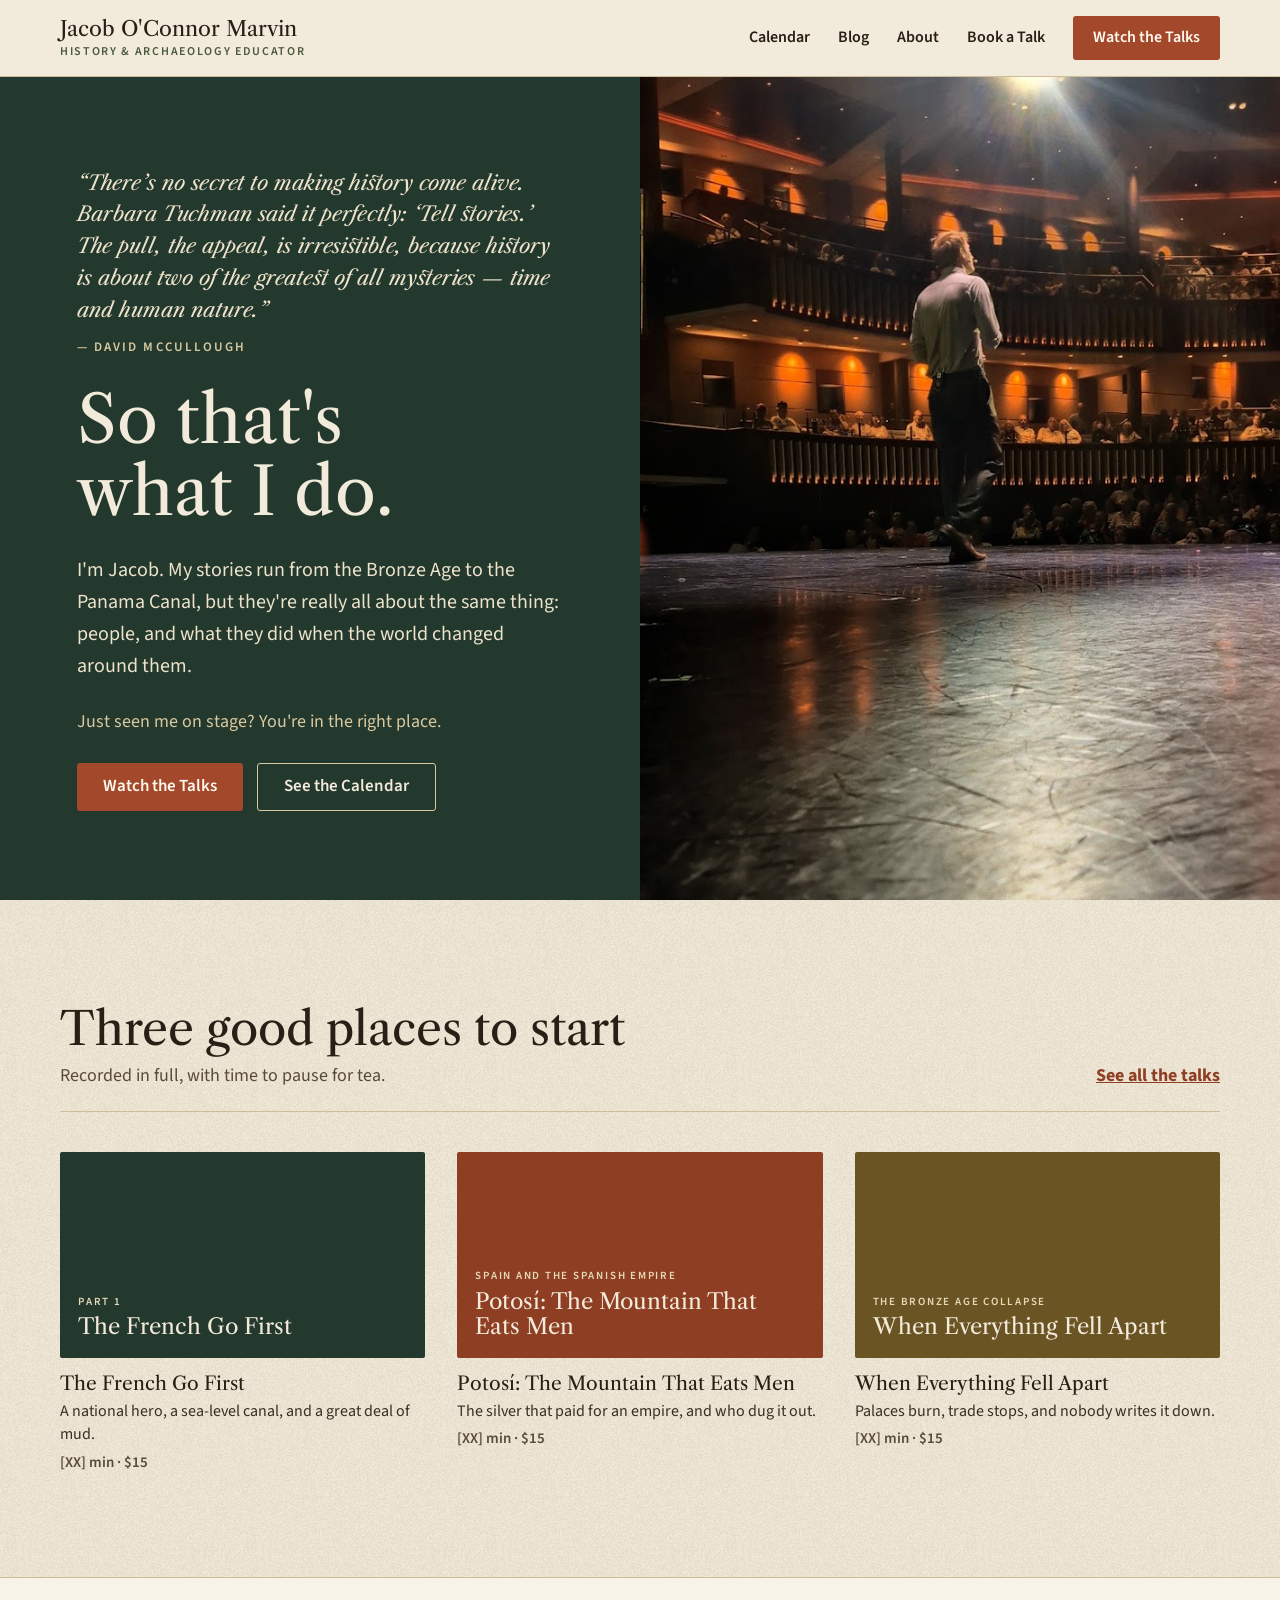
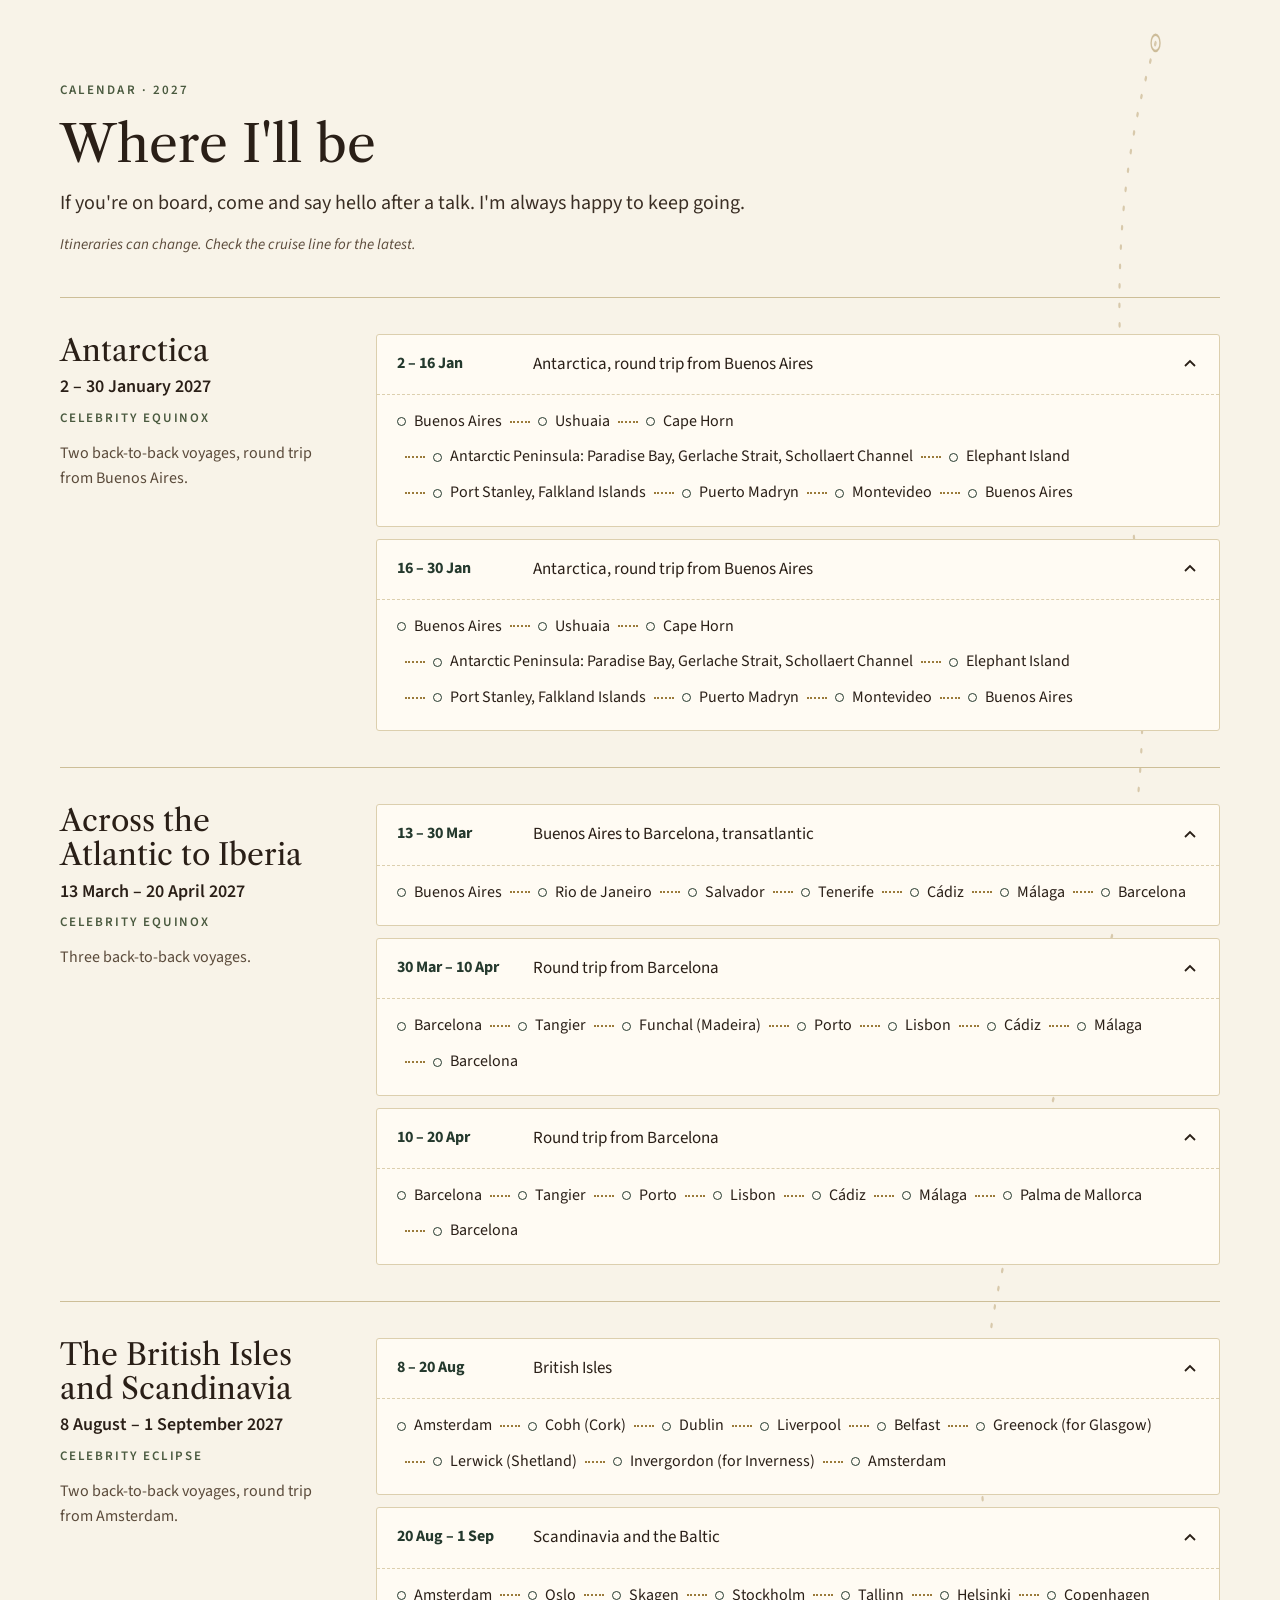
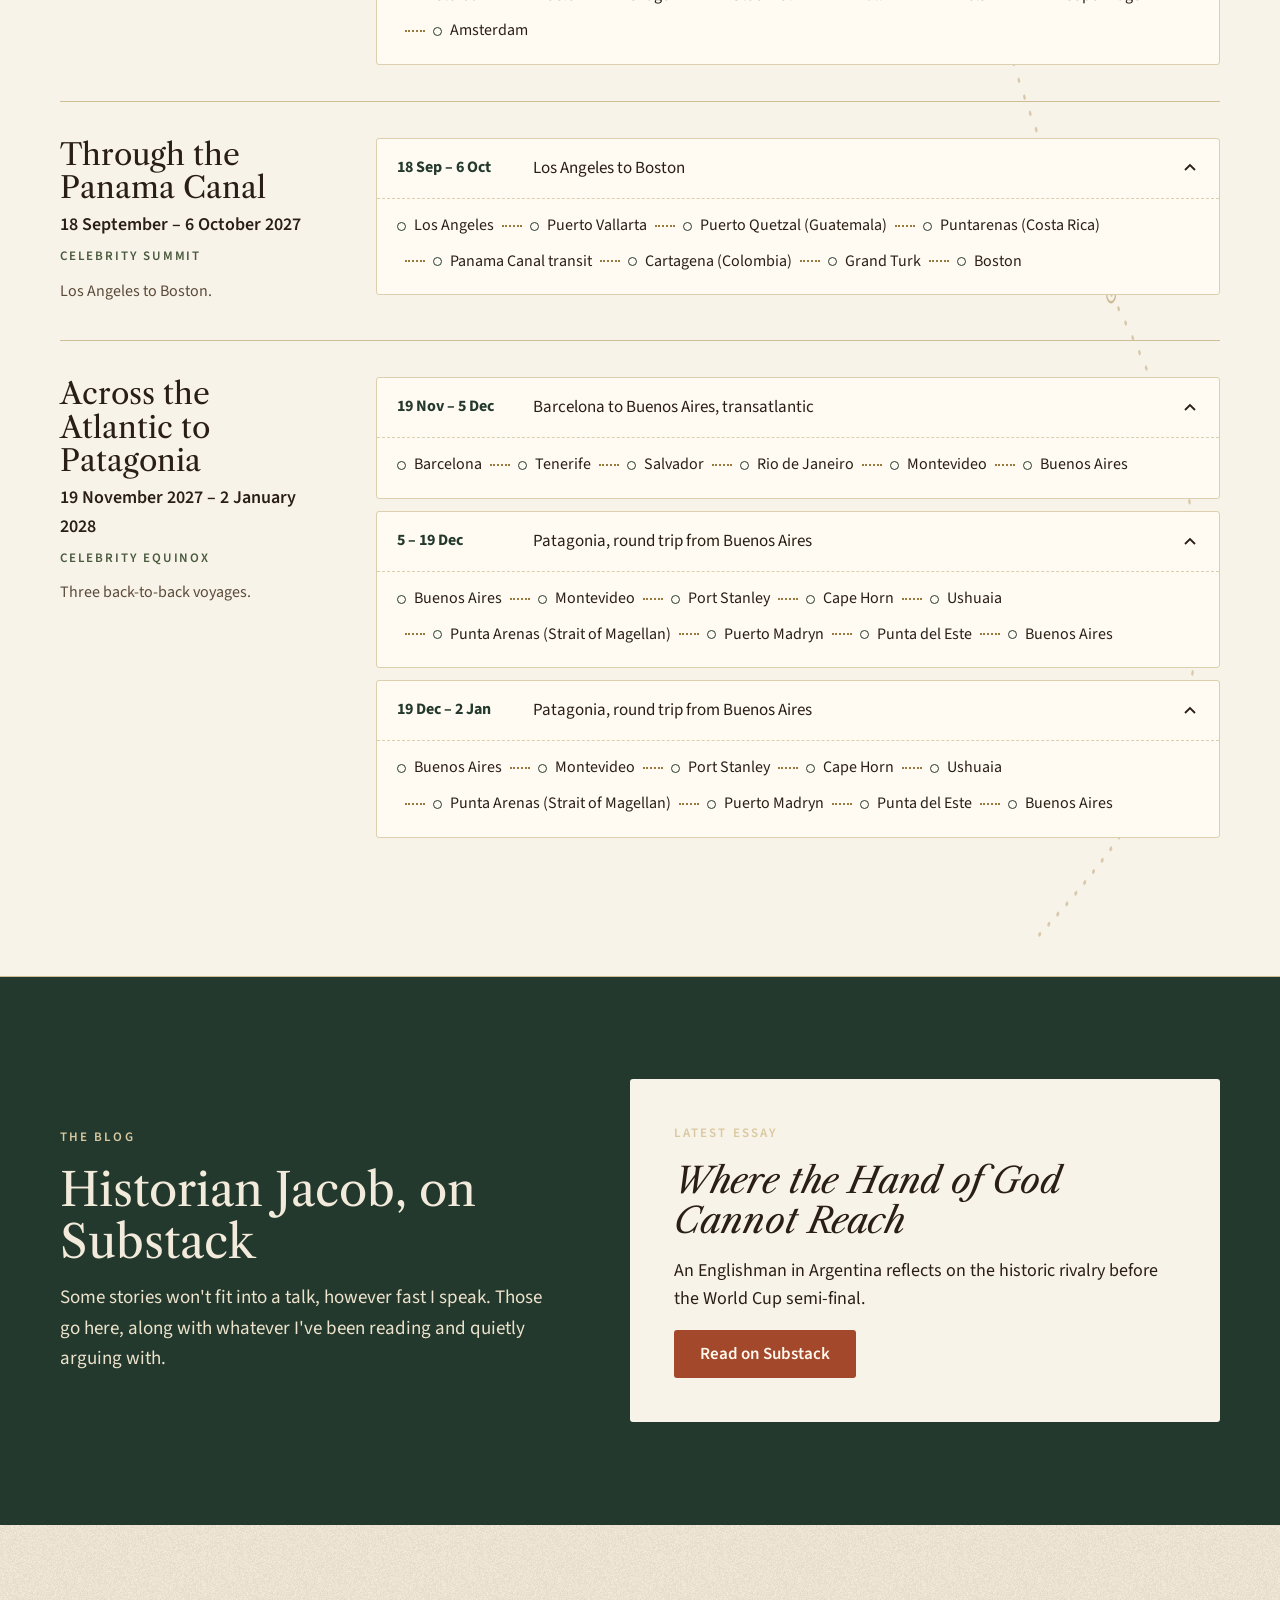
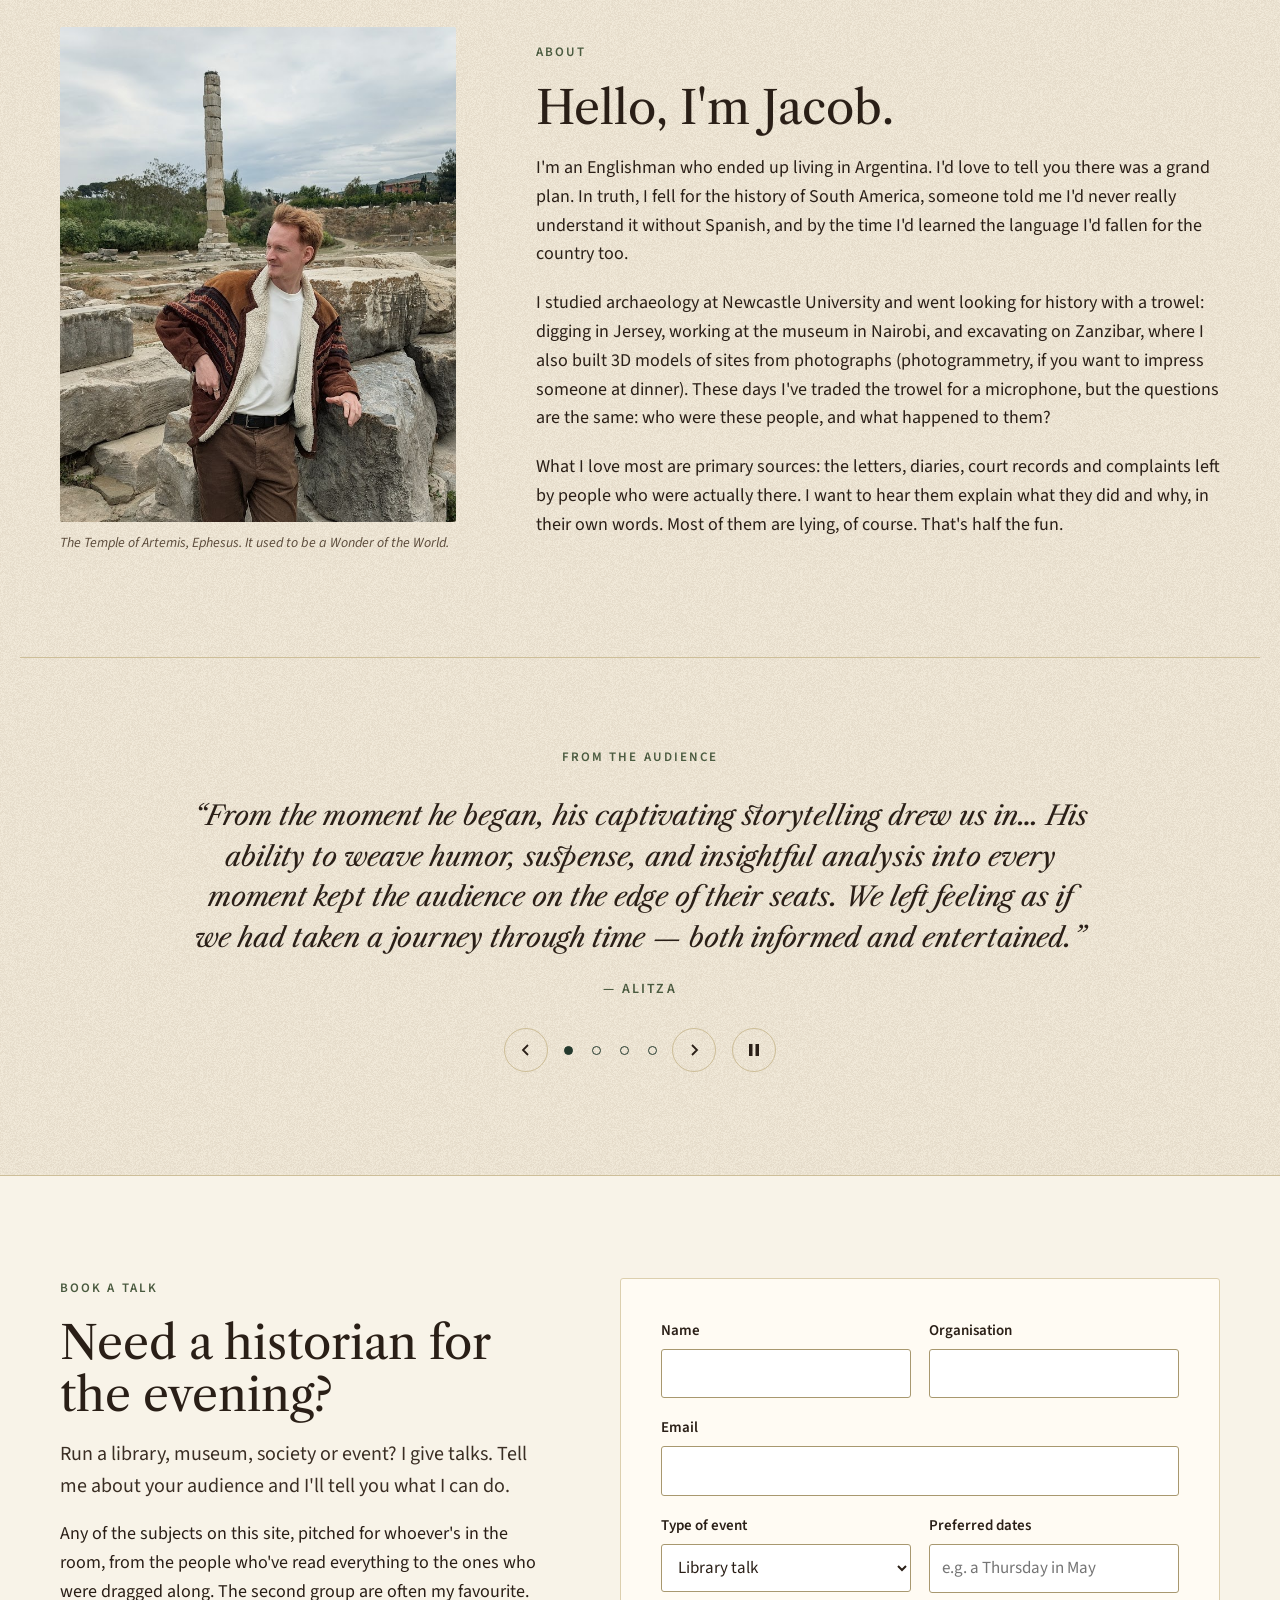
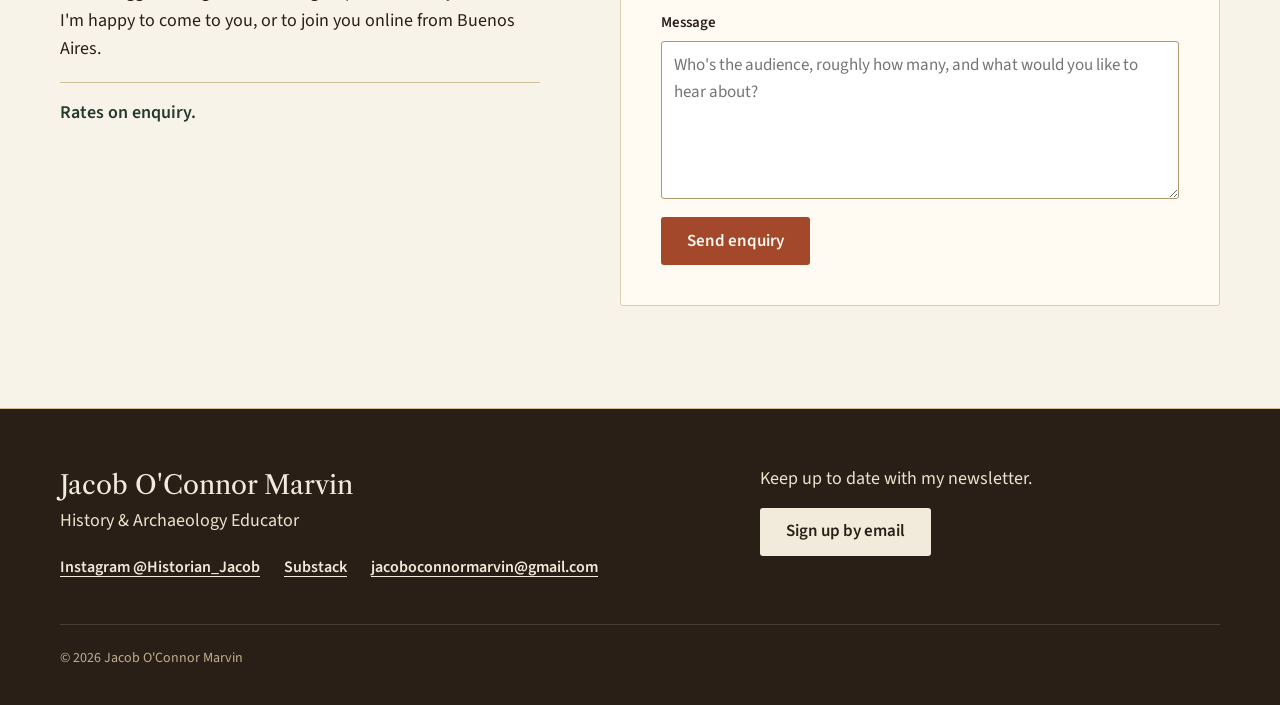
==== commit 84652d3d: "Footer: simpler newsletter line Co-Authored-By: Claude Opus 5.5 <noreply@anthropic.com> Claude-Sessi" ====
--- a/index.html
+++ b/index.html
@@ -346,7 +346,7 @@
         </nav>
       </div>
       <div class="footer-signup">
-        <p>A short email when there's a new talk out. Not often. I'm usually at sea.</p>
+        <p>Keep up to date with my newsletter.</p>
         <!-- Email sign-ups go through Substack, so there's nothing extra to set up -->
         <a class="button" href="https://jacobmarvin.substack.com/subscribe" target="_blank" rel="noopener">Sign up by email</a>
       </div>
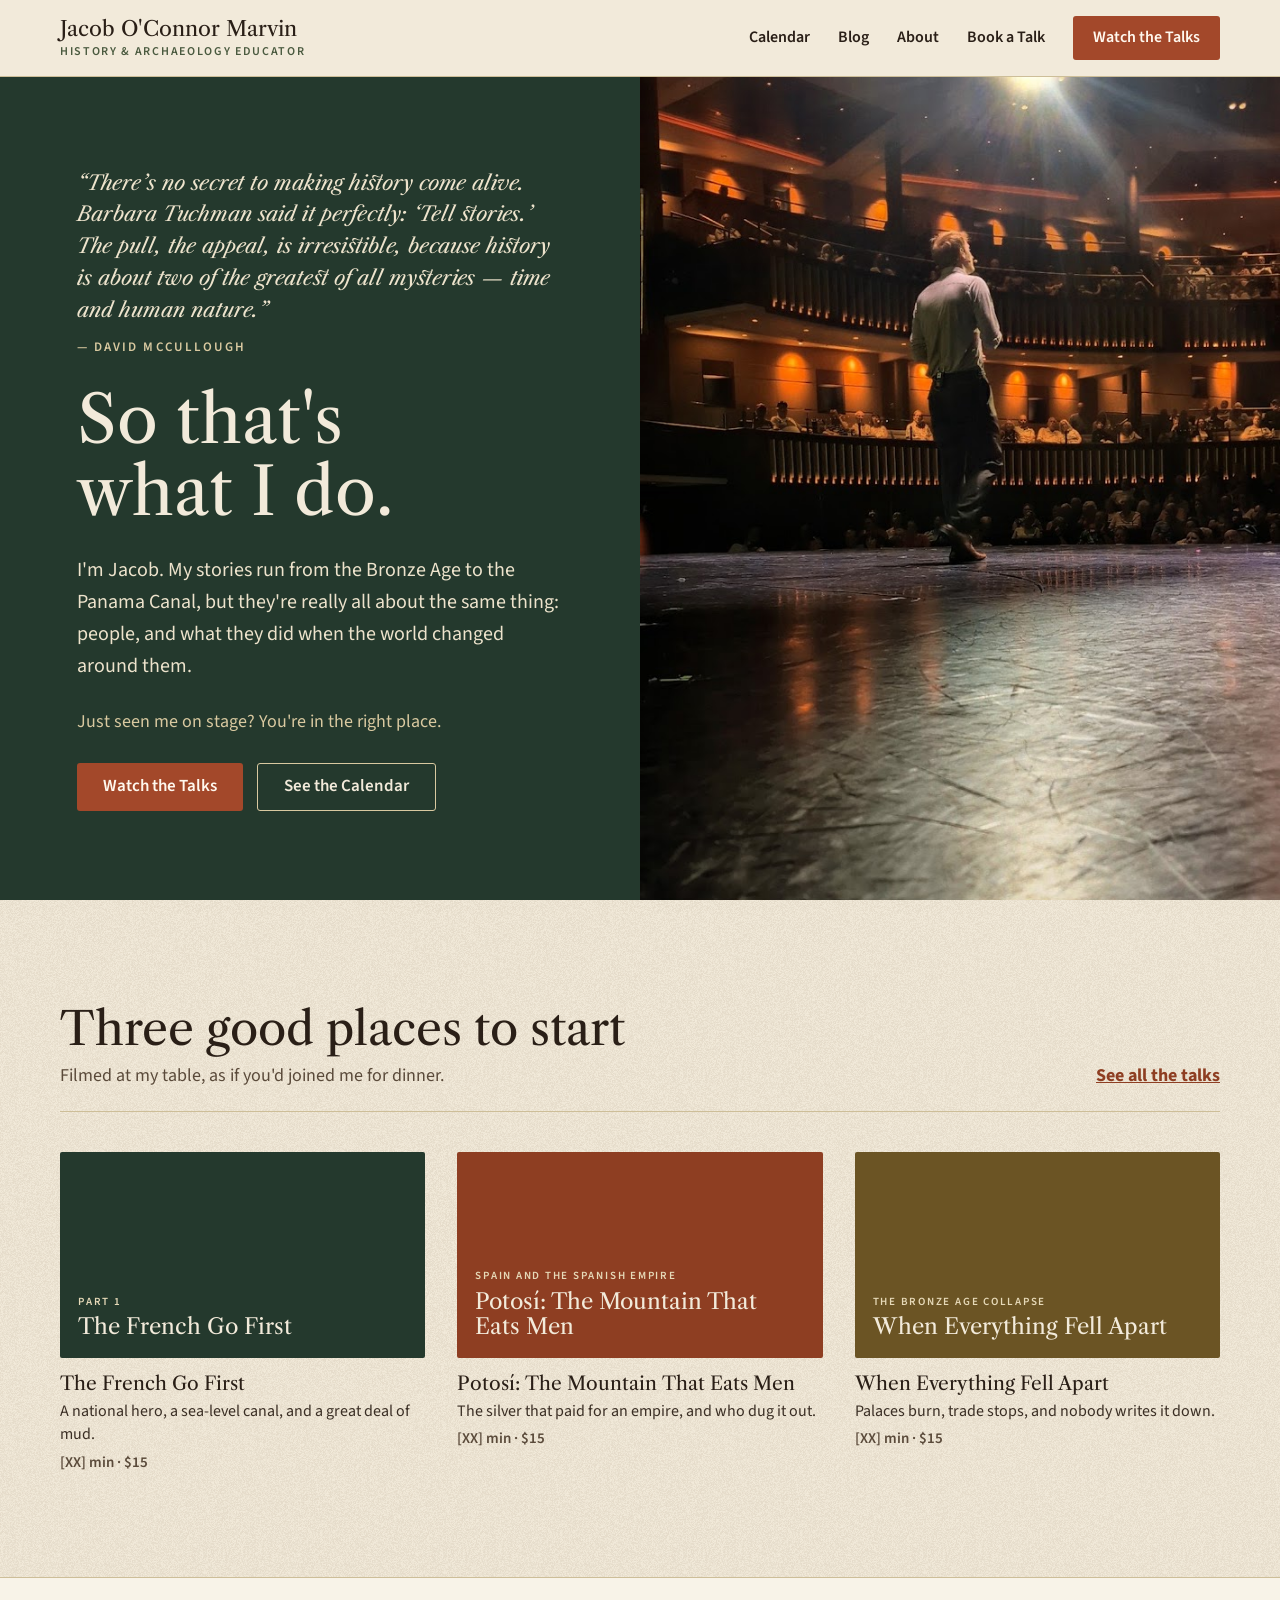
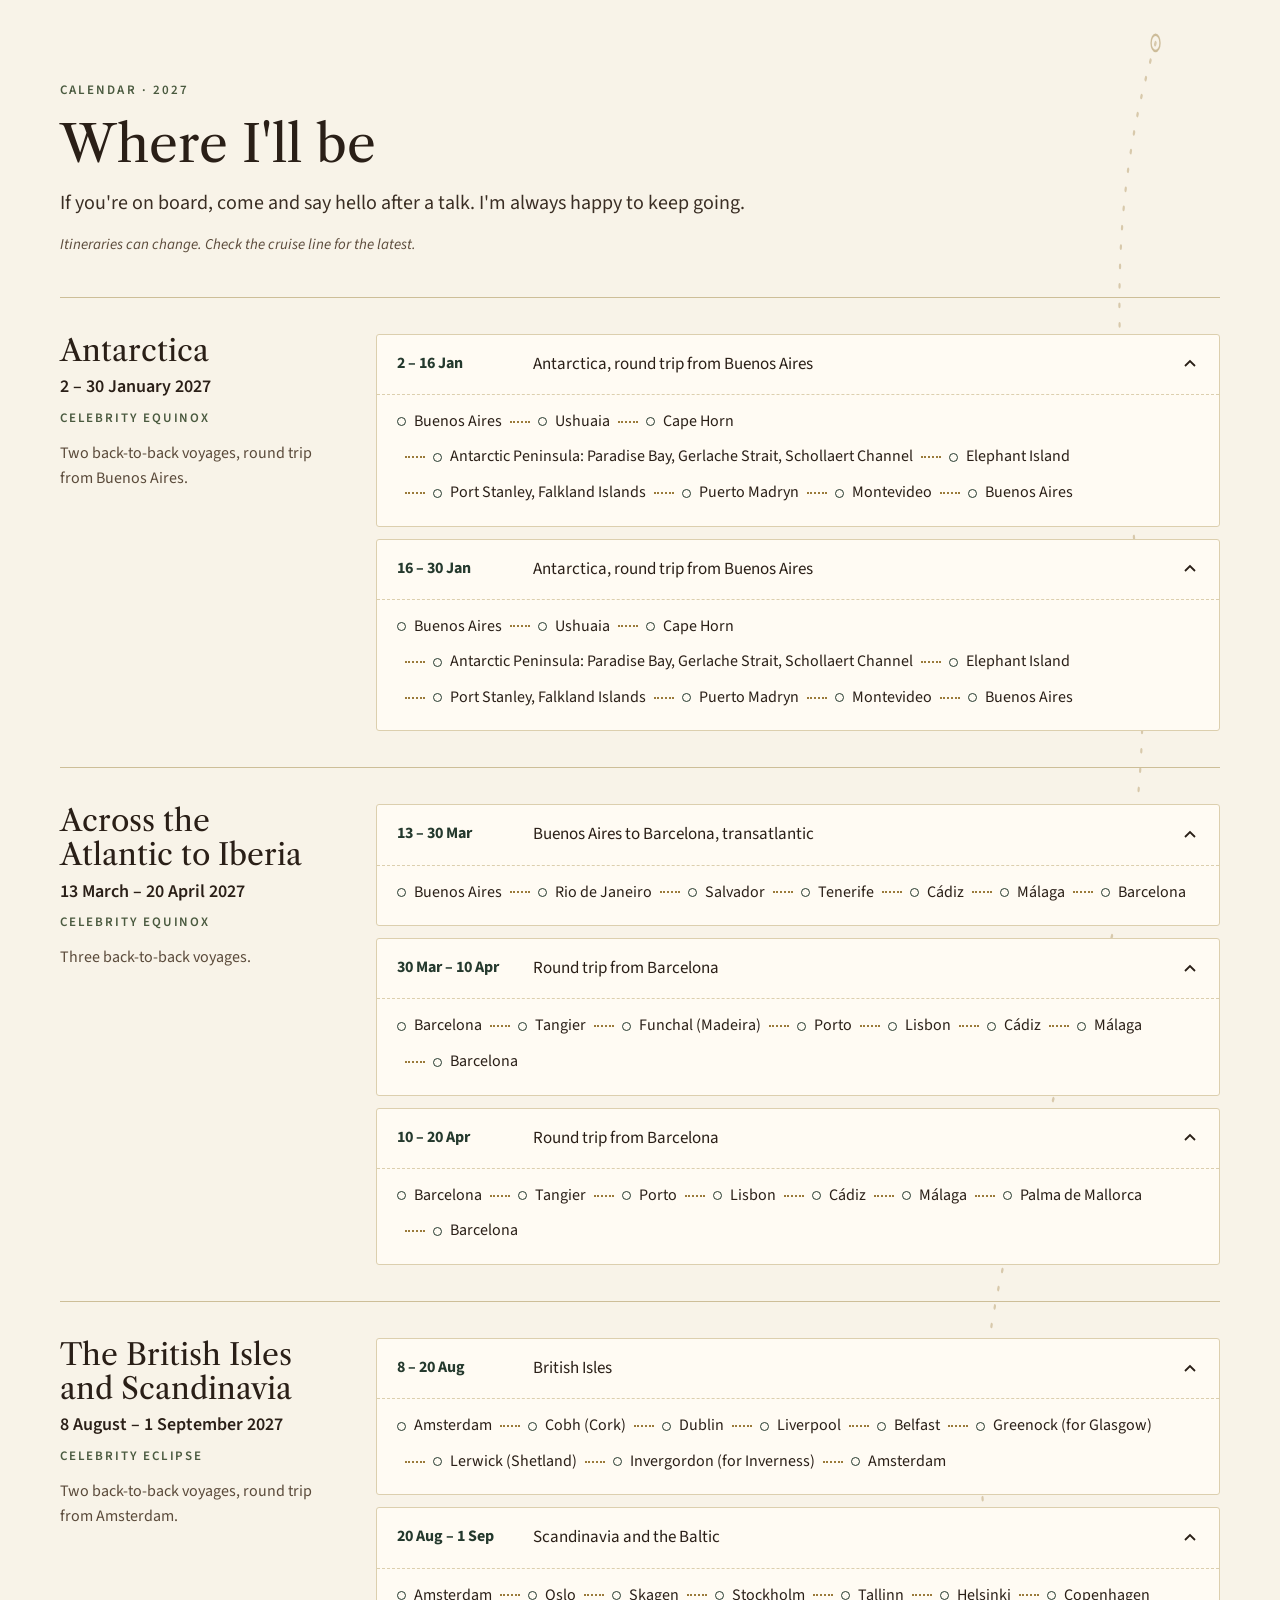
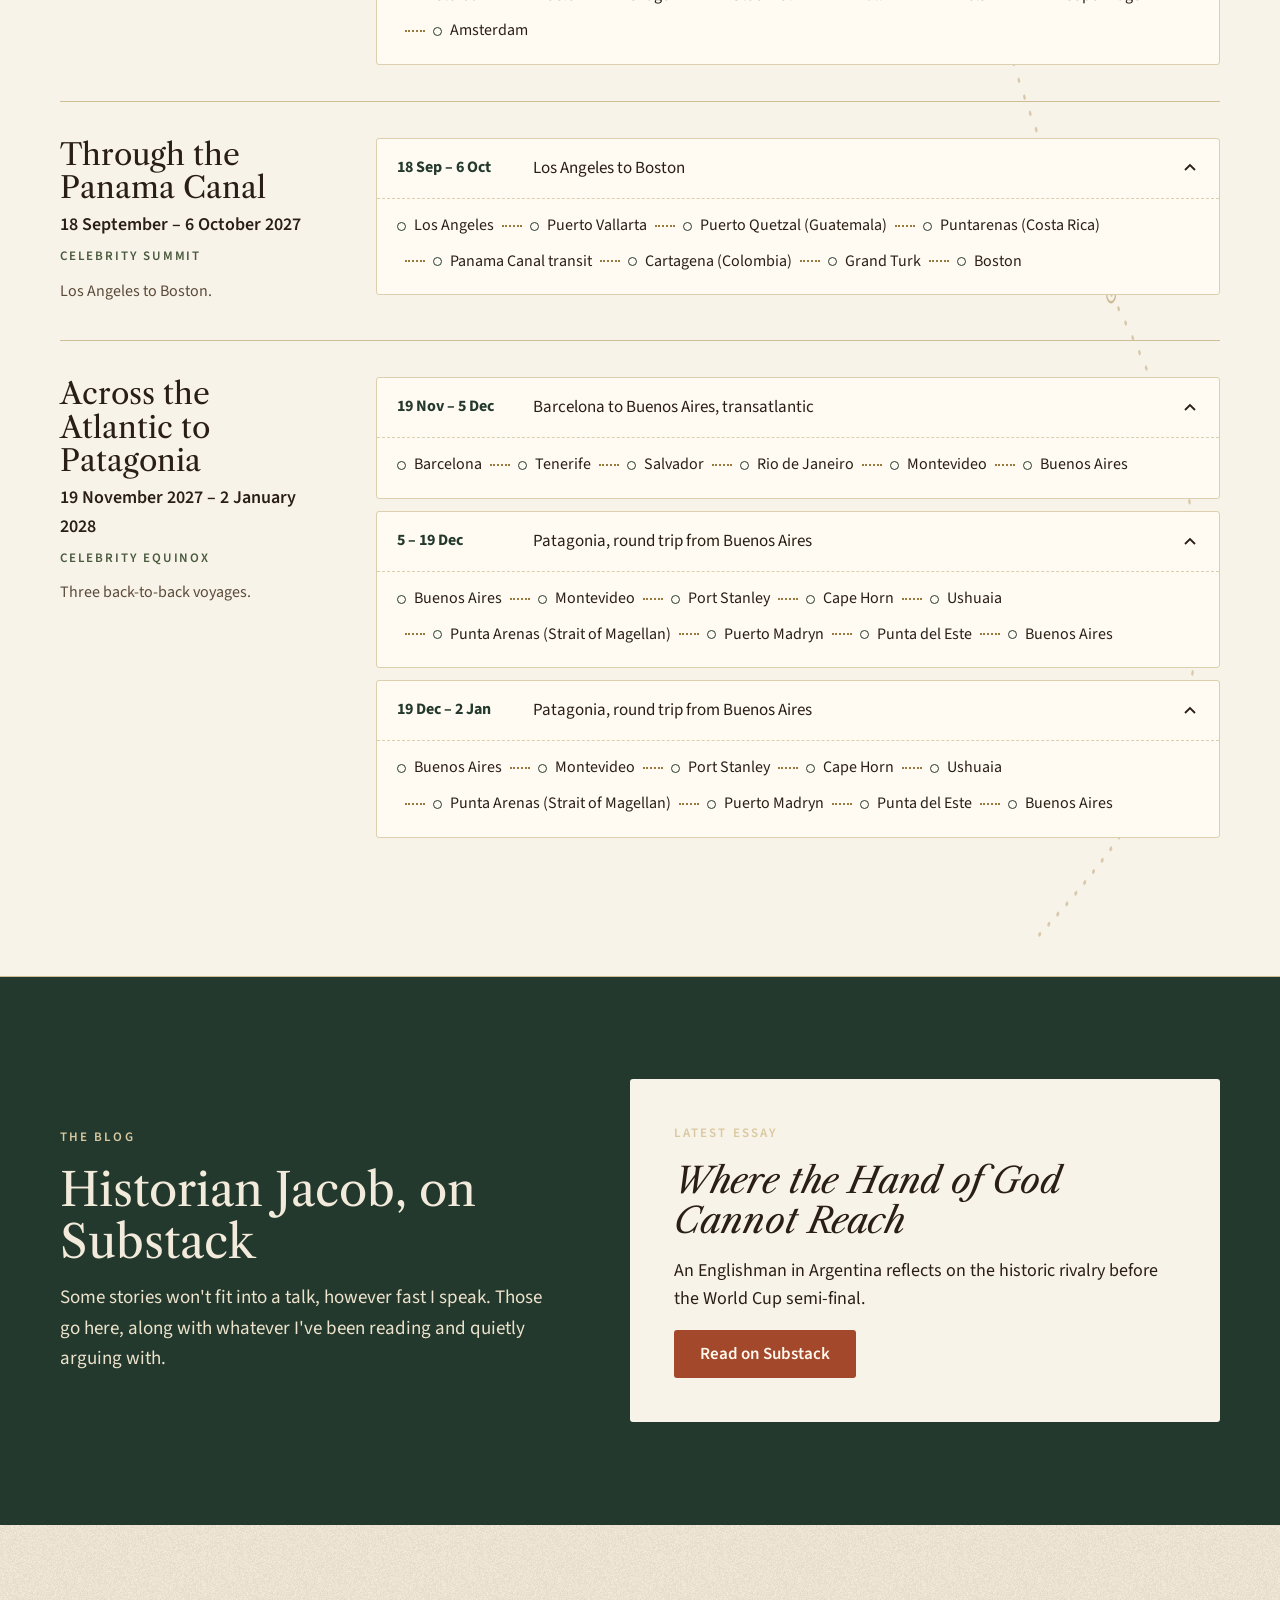
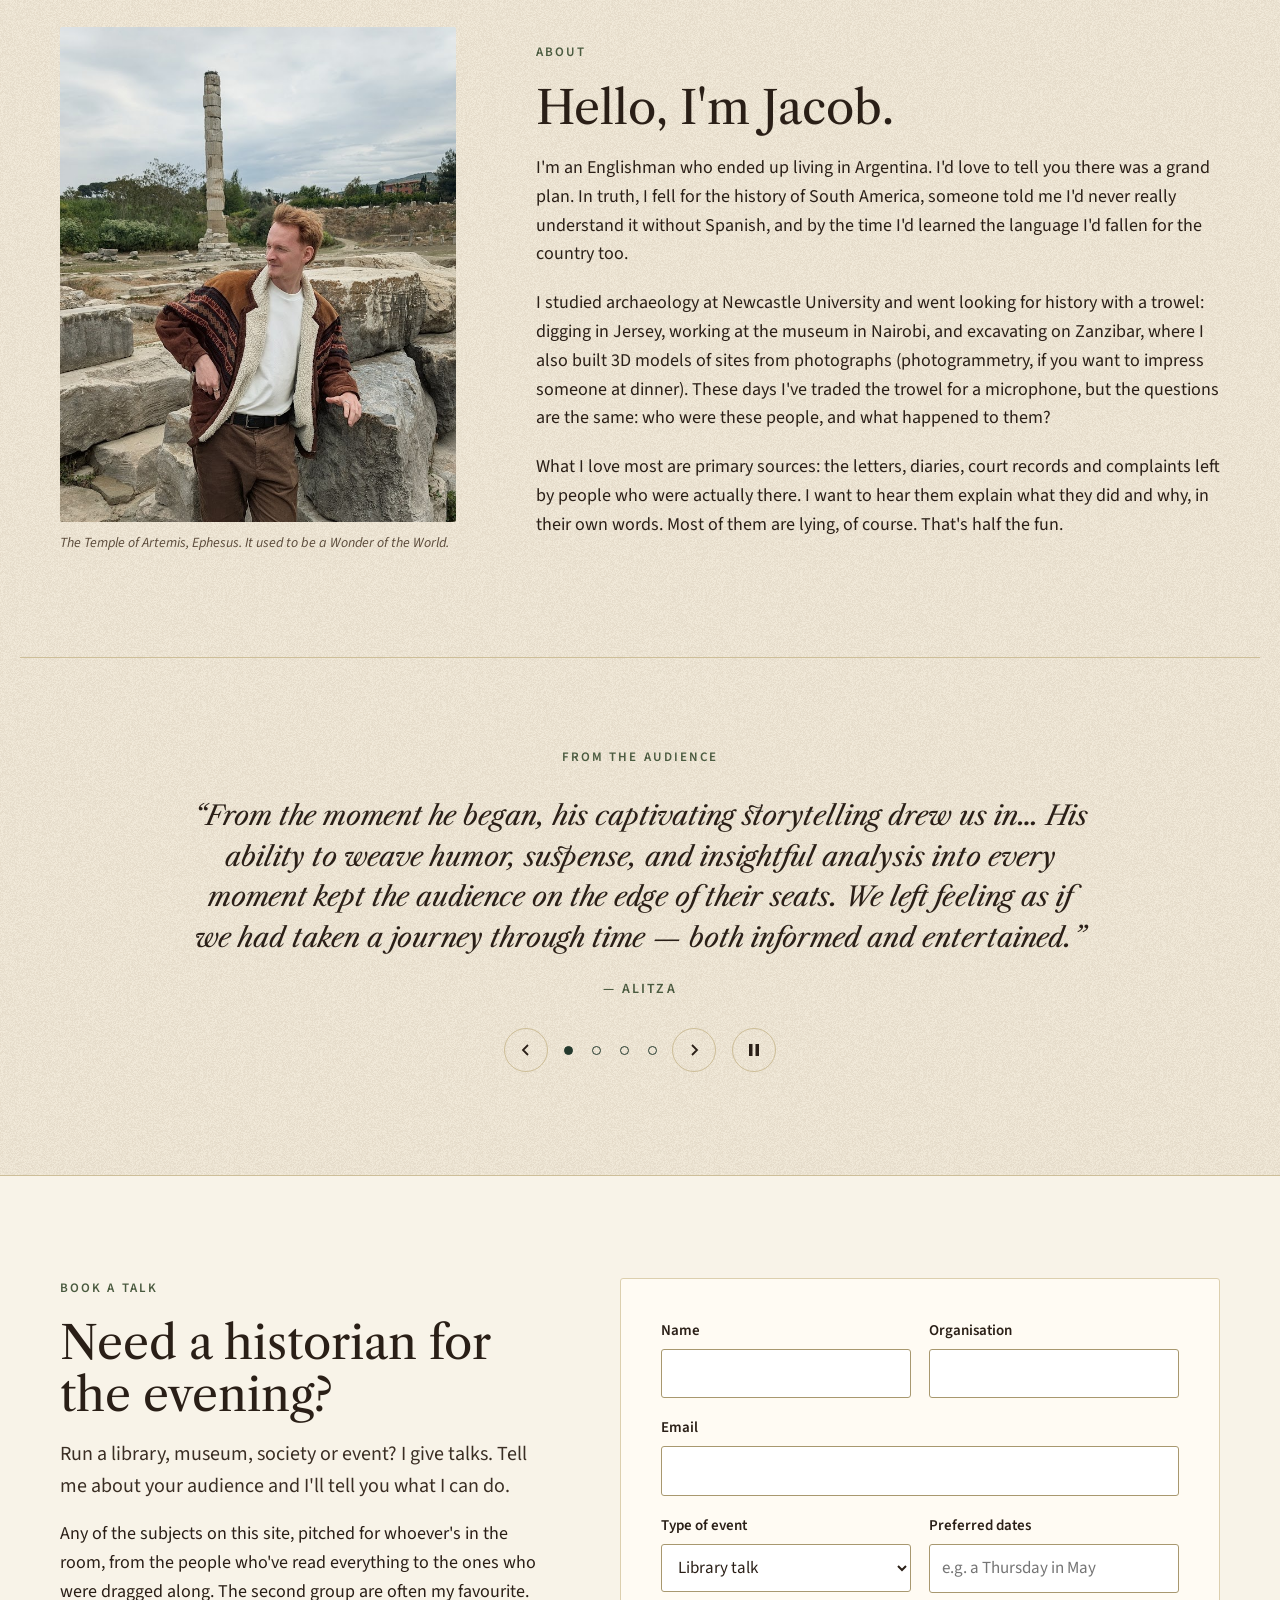
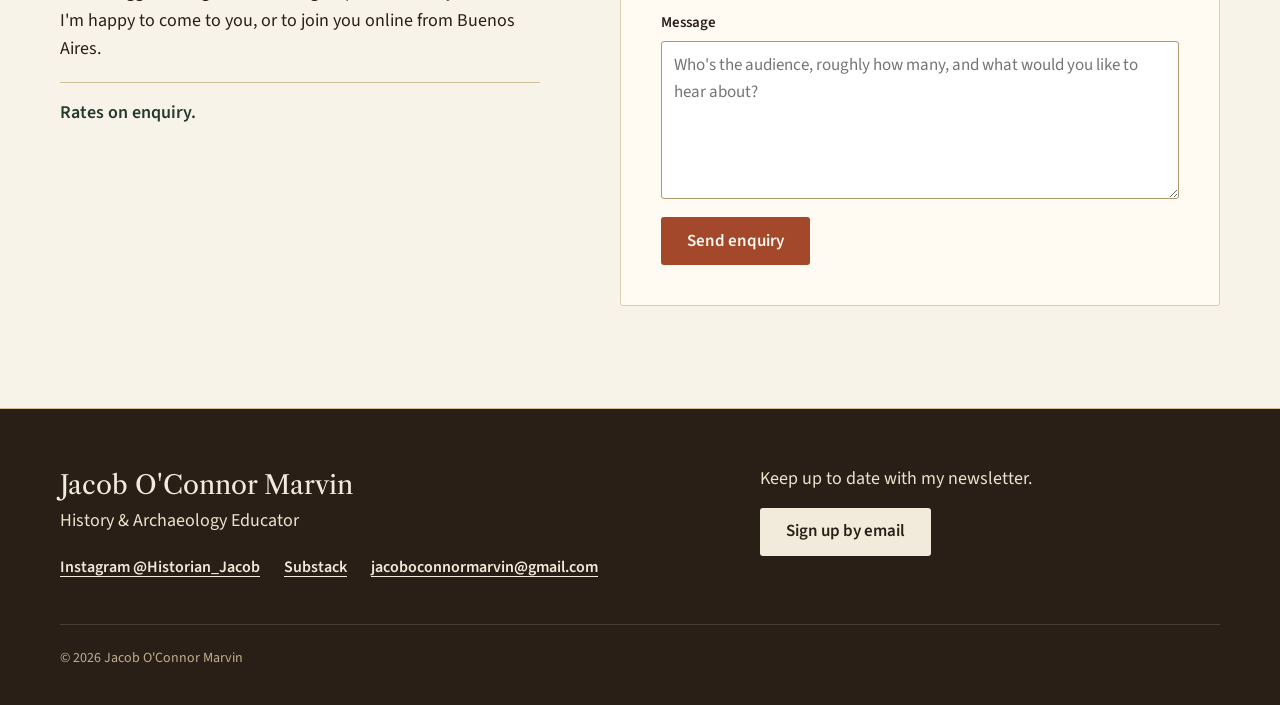
==== commit 278602f9: "Talks page: new pub-joke intro; home: 'as if you'd joined me for dinner' - Talks intro explains the " ====
--- a/index.html
+++ b/index.html
@@ -122,7 +122,7 @@
     <div class="section-head">
       <div>
         <h2 class="section-title">Three good places to start</h2>
-        <p>Recorded in full, with time to pause for tea.</p>
+        <p>Filmed at my table, as if you'd joined me for dinner.</p>
       </div>
       <a href="talks.html"><strong>See all the talks</strong></a>
     </div>
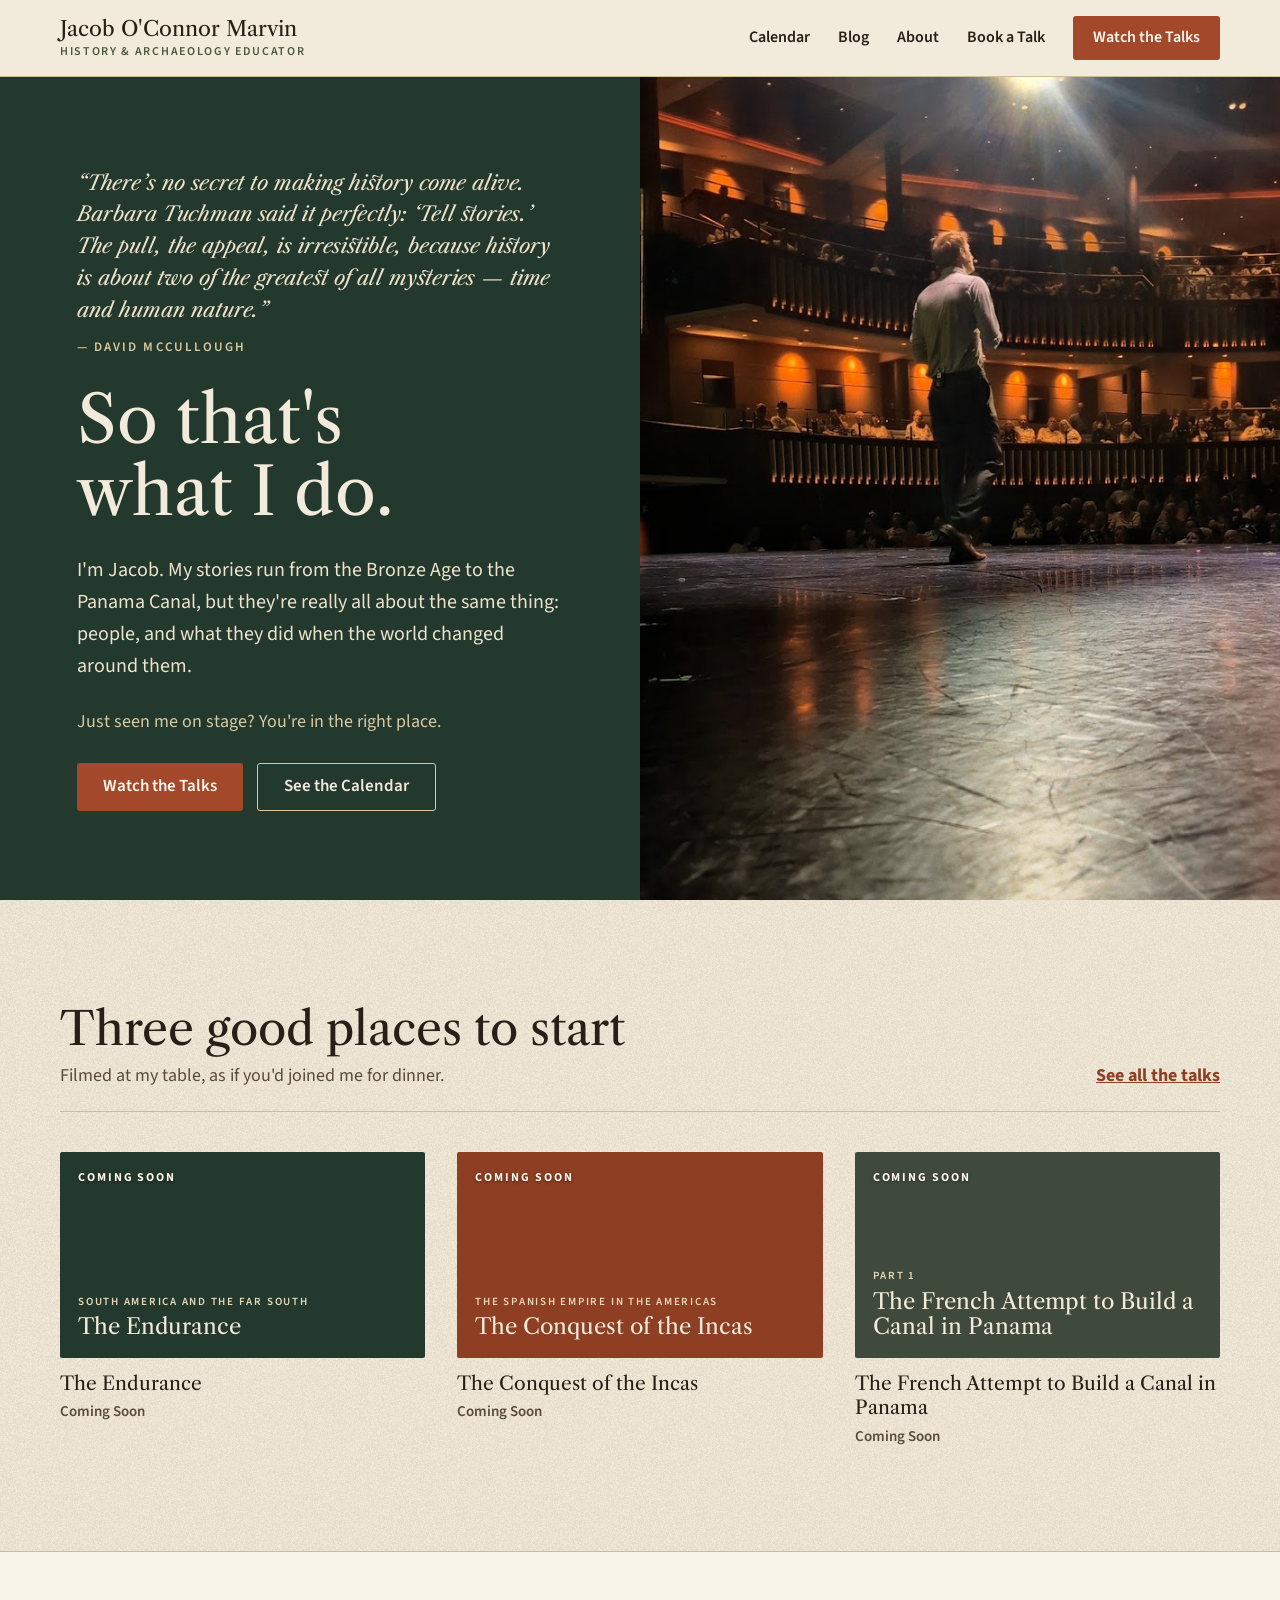
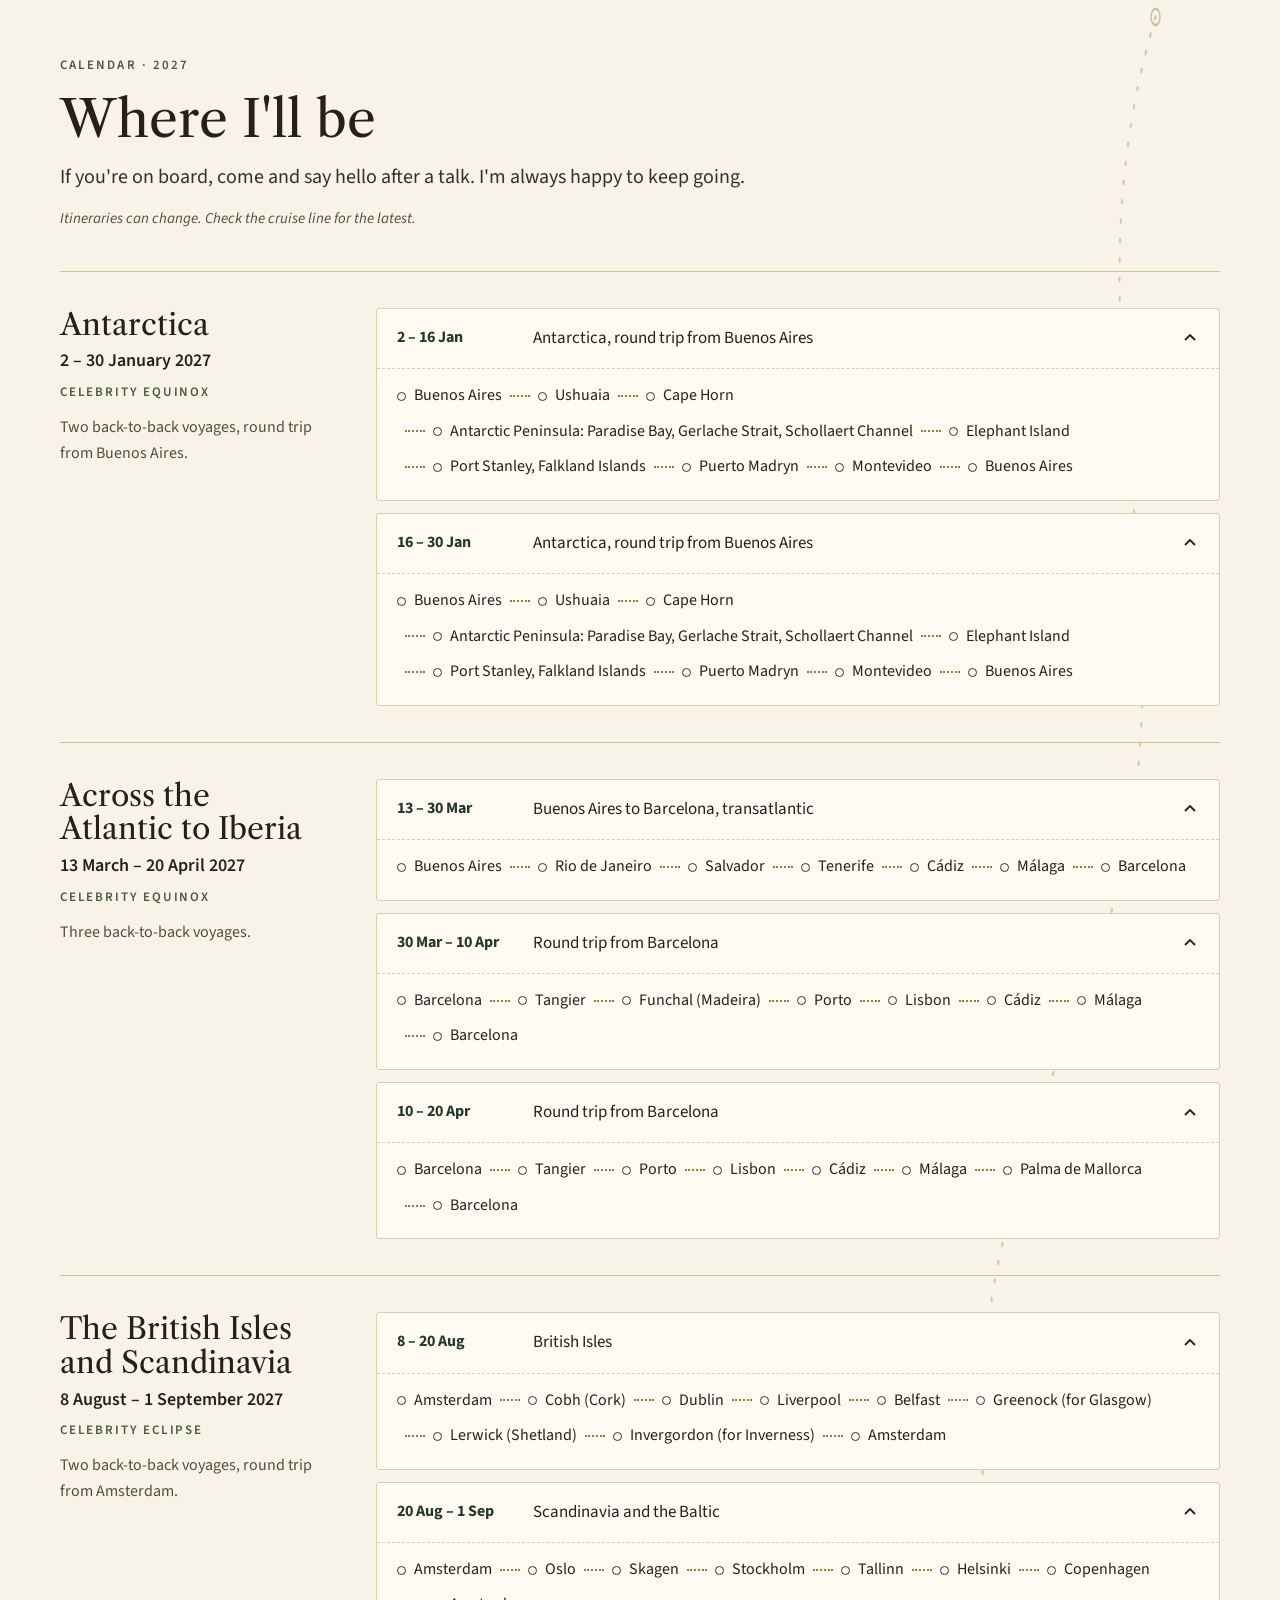
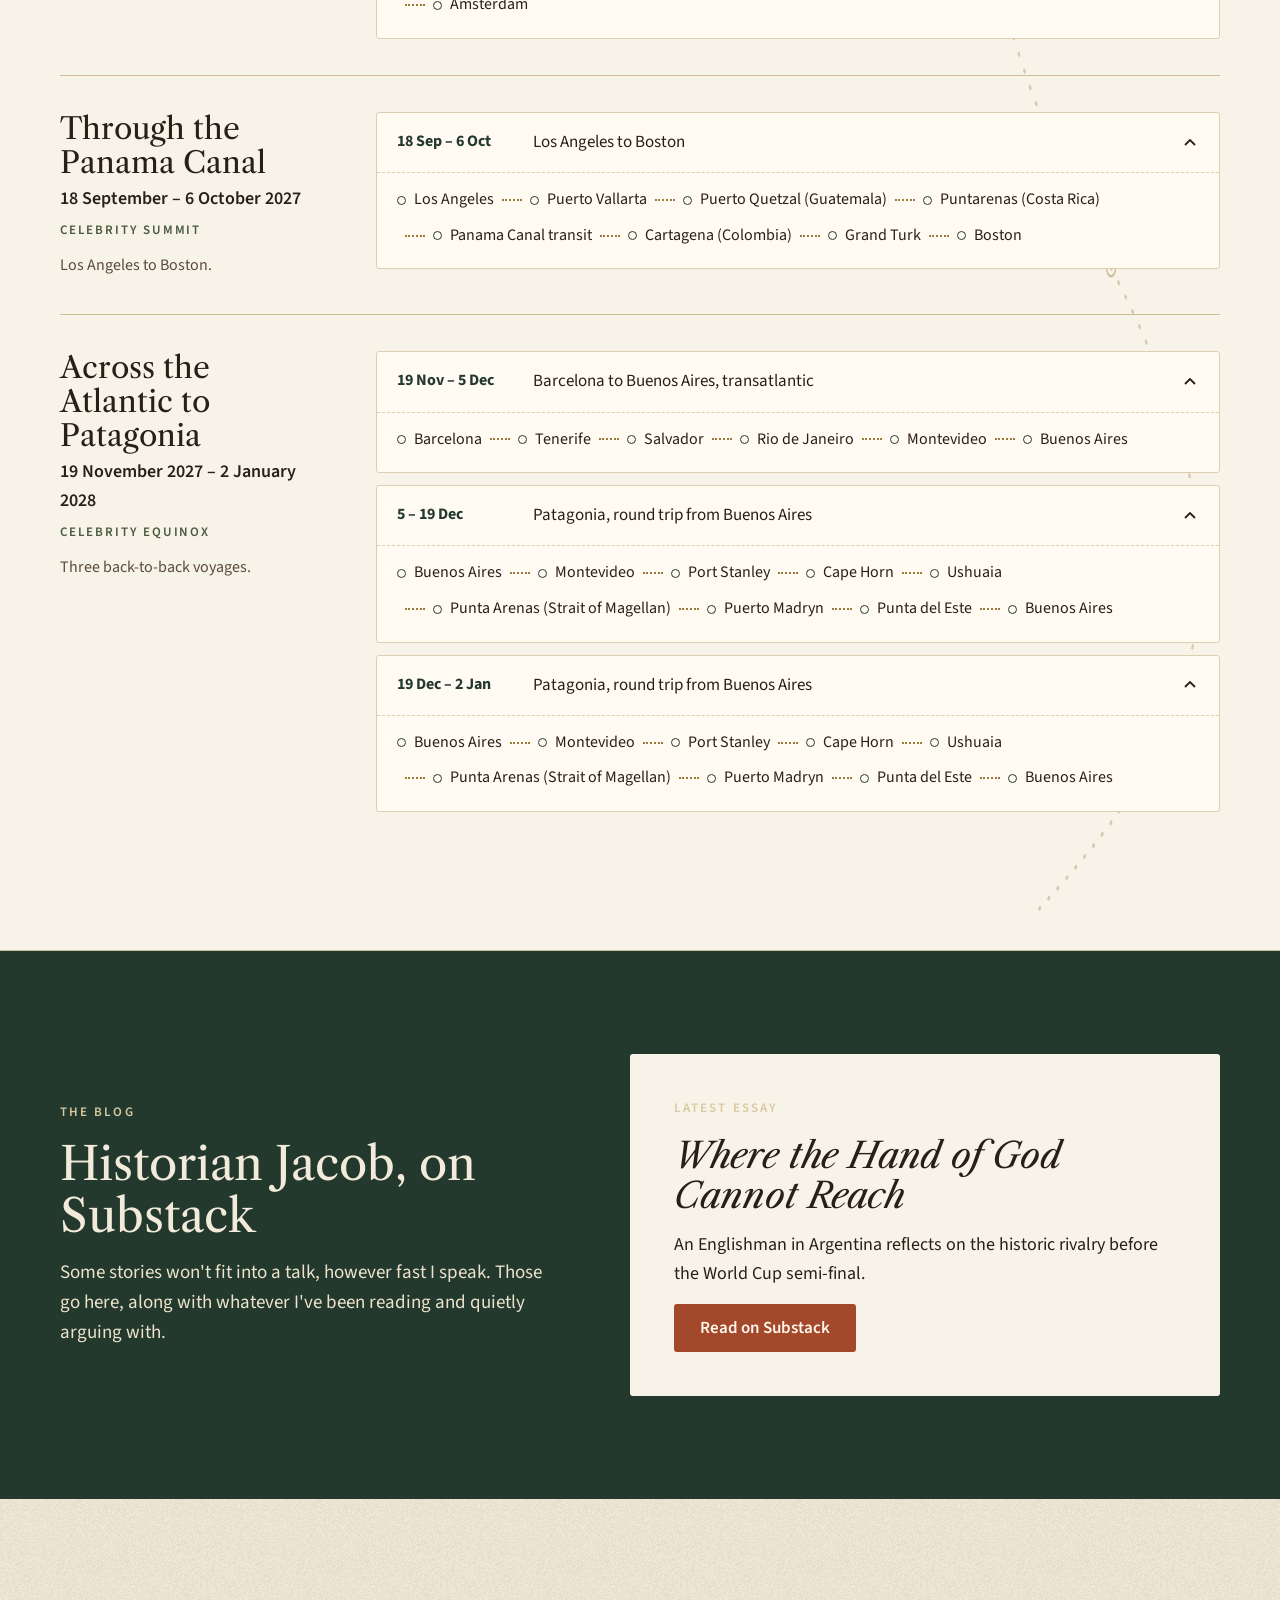
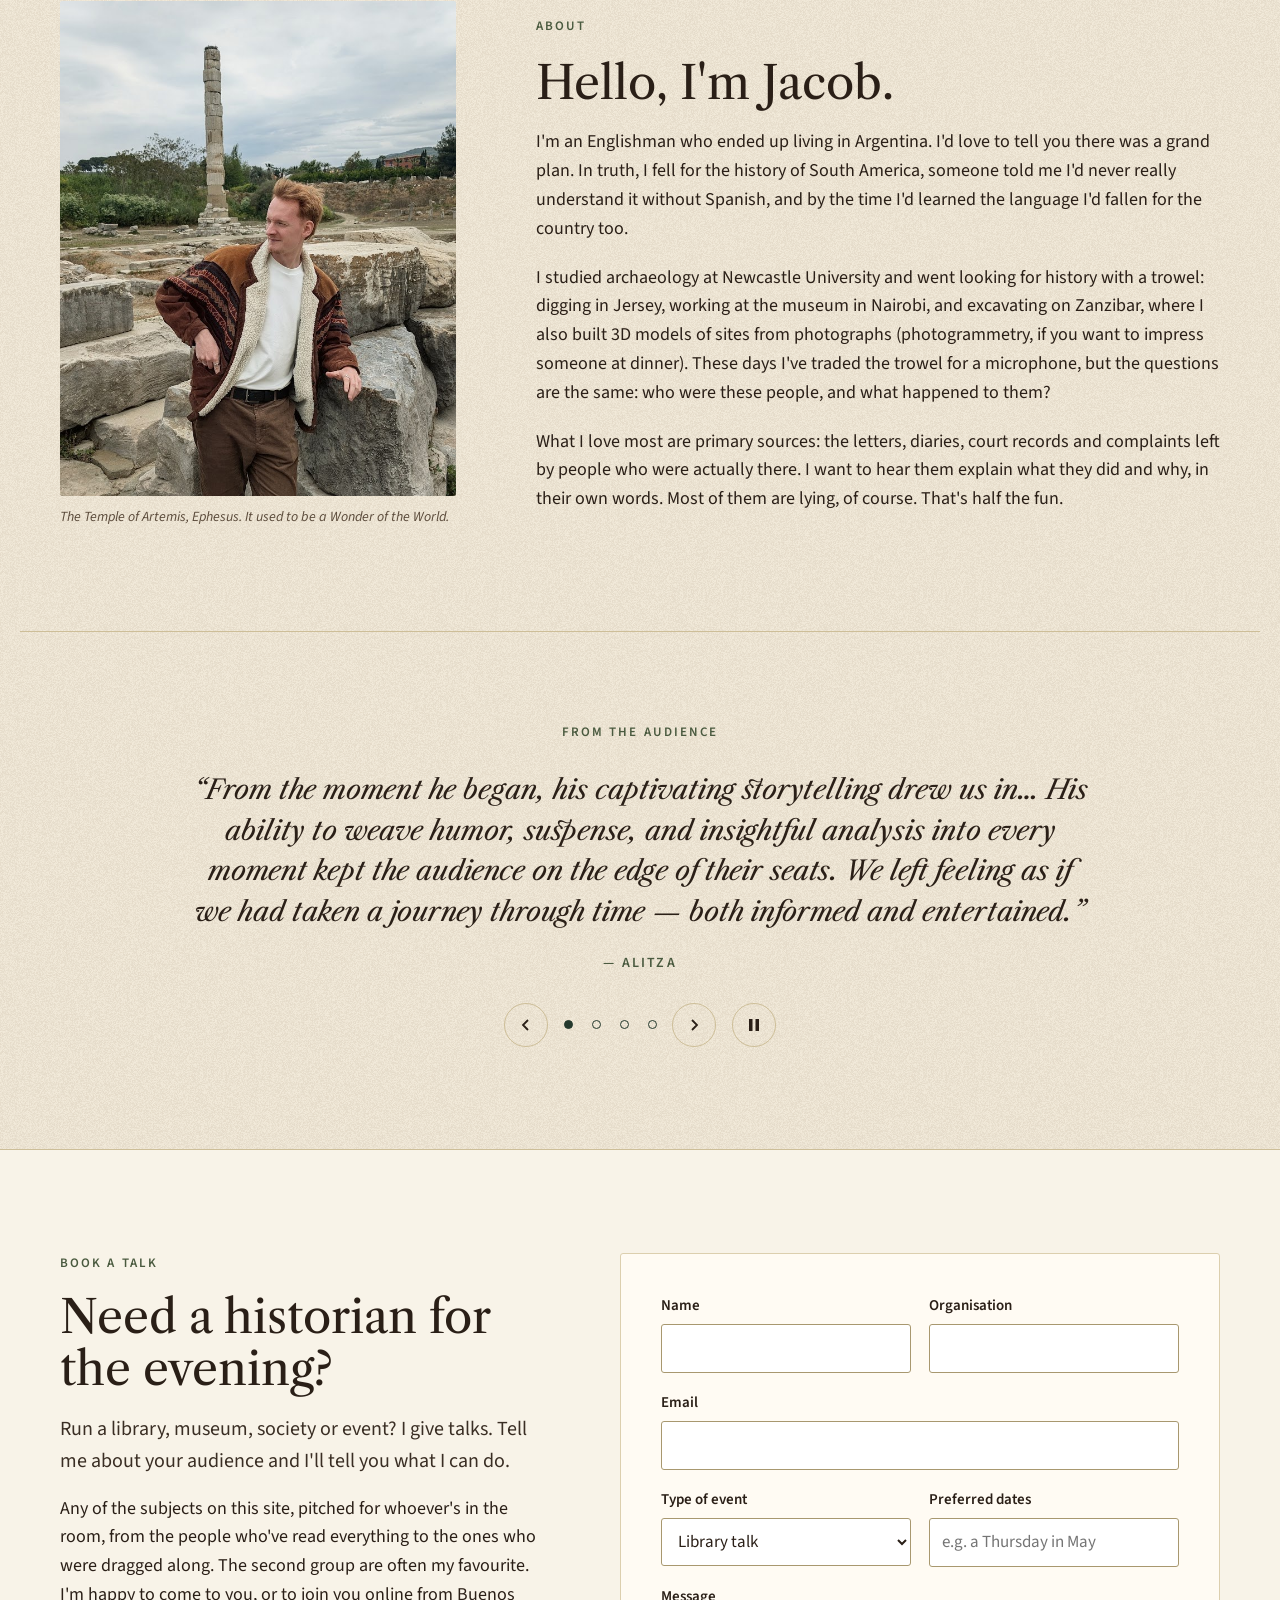
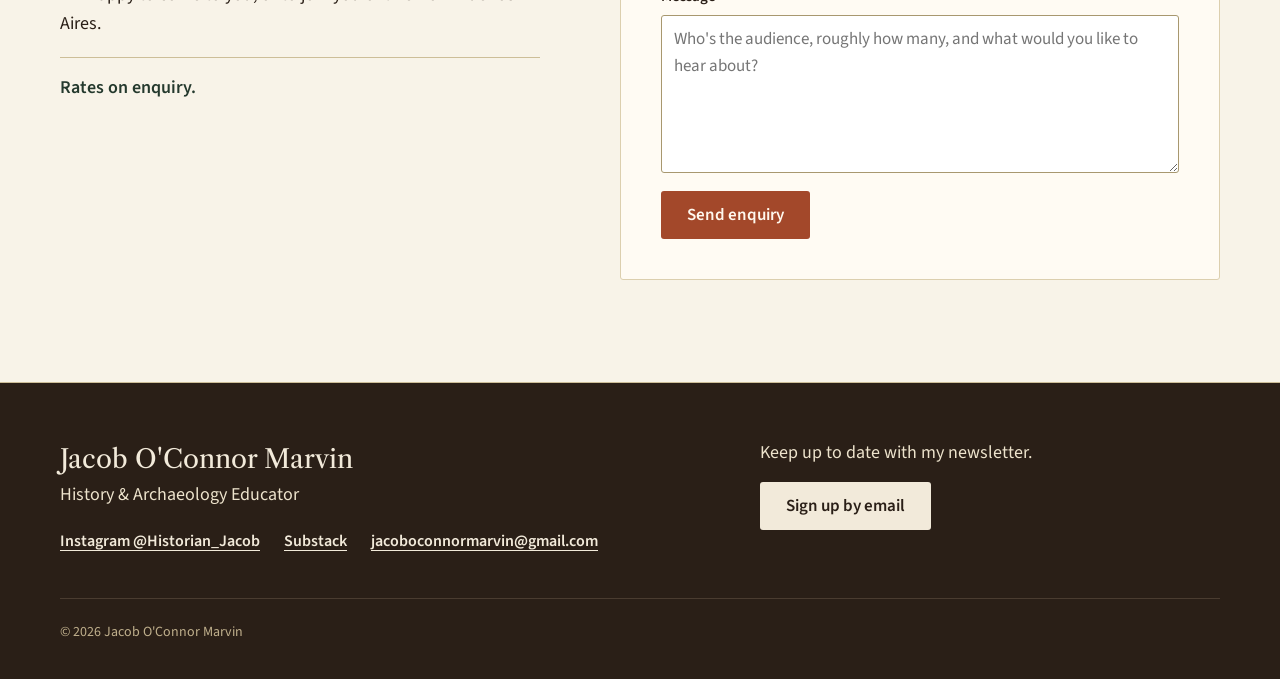
==== commit f8b2b272: "Add the 'J' tab icon (favicon) and home-screen icon Co-Authored-By: Claude Opus 5.5 <noreply@anthrop" ====
--- a/index.html
+++ b/index.html
@@ -37,6 +37,13 @@
 
   <!-- The title shown in the browser tab and on Google -->
   <title>Jacob O'Connor Marvin · History &amp; Archaeology Educator</title>
+
+  <!-- The little icon in the browser tab (and on phones' home screens).
+       To change it, replace these image files with new ones of the same names. -->
+  <link rel="icon" href="favicon.ico" sizes="any">
+  <link rel="icon" type="image/png" sizes="32x32" href="images/favicon-32.png">
+  <link rel="icon" type="image/png" sizes="192x192" href="images/favicon-192.png">
+  <link rel="apple-touch-icon" href="images/apple-touch-icon.png">
   <!-- The short description Google shows under the title -->
   <meta name="description" content="History and archaeology talks by Jacob O'Connor Marvin: Spain's empire, the Vikings, the Panama Canal and the Bronze Age collapse. Watch the talks, see where he'll be, or book a talk.">
 
--- a/css/style.css
+++ b/css/style.css
@@ -251,6 +251,17 @@
 .thumb-kicker { font-size: 11px; letter-spacing: 0.16em; text-transform: uppercase; font-weight: 600; color: #E6D9B8; }
 .thumb-title { font-family: var(--serif); font-size: 22px; line-height: 1.15; }
 
+/* "Coming Soon" written in the top corner of a thumbnail */
+.thumb-soon {
+  position: absolute; top: 16px; left: 18px; z-index: 1;
+  font-size: 12px; letter-spacing: 0.16em; text-transform: uppercase; font-weight: 700;
+  color: #FFF8EE;
+  text-shadow: 0 1px 3px rgba(0, 0, 0, 0.45);   /* keeps it readable on photos */
+}
+
+/* The big bold "Coming Soon" in the box on a talk page */
+.coming-soon { font-family: var(--serif); font-weight: 700; font-size: 36px; line-height: 1.1; color: var(--ink); }
+
 /* Bundles look like a little stack of cards */
 .thumb-stack { box-shadow: 6px -6px 0 #4F6B58, 12px -12px 0 #8BA08F; margin: 12px 12px 0 0; }
 
@@ -434,7 +445,20 @@
 
 /* The row of topic buttons. Also sticks to the top while scrolling. */
 .topic-bar { position: sticky; top: 77px; z-index: 40; background: var(--parchment); border-top: 1px solid var(--line); border-bottom: 1px solid var(--line); }
-.topic-bar .container { display: flex; gap: 10px; overflow-x: auto; padding-top: 12px; padding-bottom: 12px; }
+.topic-bar .container {
+  display: flex; gap: 10px; overflow-x: auto; padding-top: 12px; padding-bottom: 10px;
+  /* A thin scroll bar in the site's colours (Firefox) */
+  scrollbar-width: thin;
+  scrollbar-color: var(--khaki) transparent;
+  /* Fades the left and right edges so it's clear there's more to scroll to */
+  -webkit-mask-image: linear-gradient(to right, transparent 0, #000 16px, #000 calc(100% - 56px), transparent 100%);
+          mask-image: linear-gradient(to right, transparent 0, #000 16px, #000 calc(100% - 56px), transparent 100%);
+}
+/* The same thin scroll bar for Chrome, Safari and Edge */
+.topic-bar .container::-webkit-scrollbar { height: 6px; }
+.topic-bar .container::-webkit-scrollbar-track { background: transparent; }
+.topic-bar .container::-webkit-scrollbar-thumb { background: var(--line); border-radius: 999px; }
+.topic-bar .container::-webkit-scrollbar-thumb:hover { background: var(--khaki); }
 .topic-button { flex: none; display: inline-flex; align-items: center; gap: 8px; min-height: 44px; padding: 0 18px; border: 1px solid var(--khaki); border-radius: 999px; background: var(--paper); color: var(--ink); text-decoration: none; font-weight: 600; font-size: 16px; white-space: nowrap; }
 .topic-button:hover { background: #E6DCC4; color: var(--ink); }
 .topic-button span { font-weight: 400; color: var(--muted); }
@@ -455,6 +479,22 @@
   .photo-placeholder { min-height: 220px; }
 }
 
+/* LAPTOPS AND BIGGER: show every topic button at once (wrapping onto a
+   second row) instead of a sideways-scrolling row, which is awkward with
+   a mouse. Phones keep the swipeable row. */
+@media (min-width: 861px) {
+  .topic-bar .container {
+    flex-wrap: wrap;
+    overflow-x: visible;
+    padding-bottom: 12px;
+    -webkit-mask-image: none;
+            mask-image: none;
+  }
+  .topic-bar .container { gap: 8px; padding-top: 10px; padding-bottom: 10px; }
+  .topic-button { min-height: 38px; padding: 0 14px; font-size: 15px; }   /* a bit smaller, to fit on two rows */
+  .topic-section { scroll-margin-top: 200px; }   /* leaves room for the taller bar */
+}
+
 
 /* ---------------------------------------------------------------------
    14. SINGLE TALK PAGE and BUNDLE PAGE
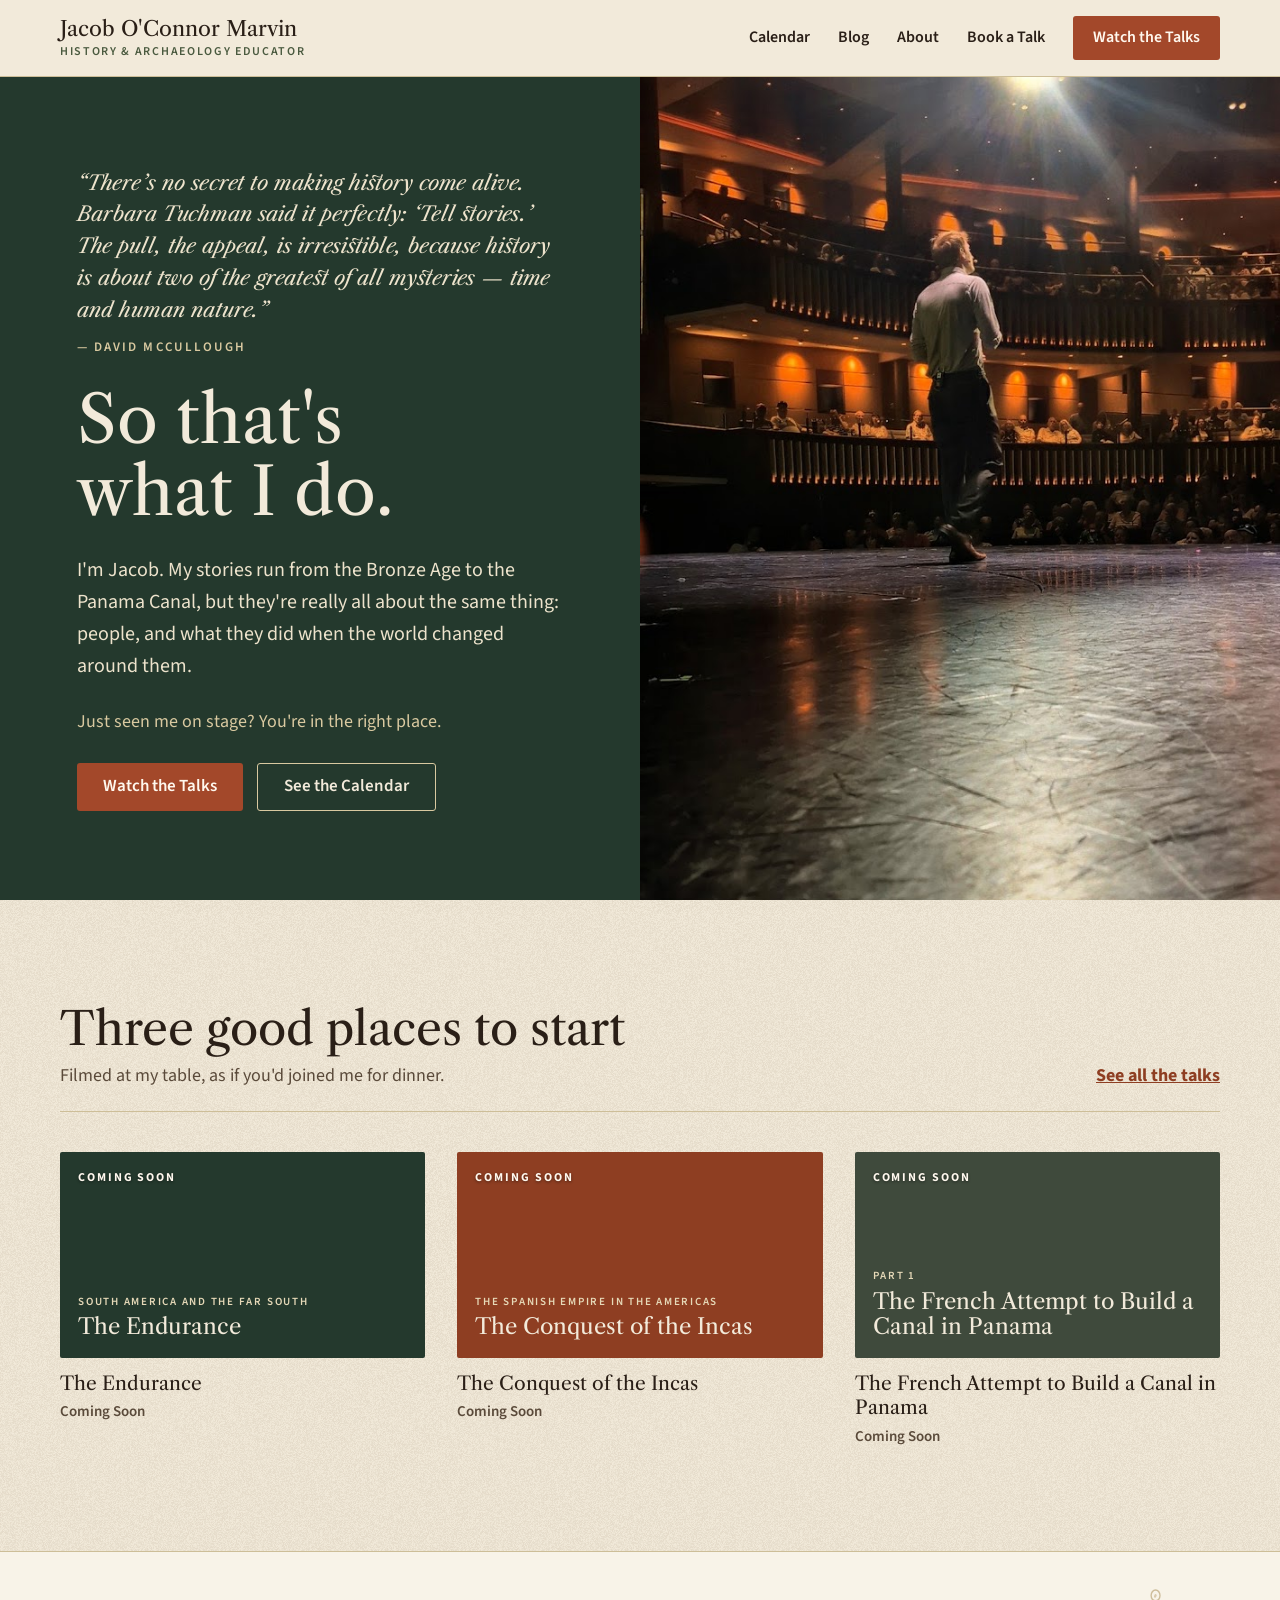
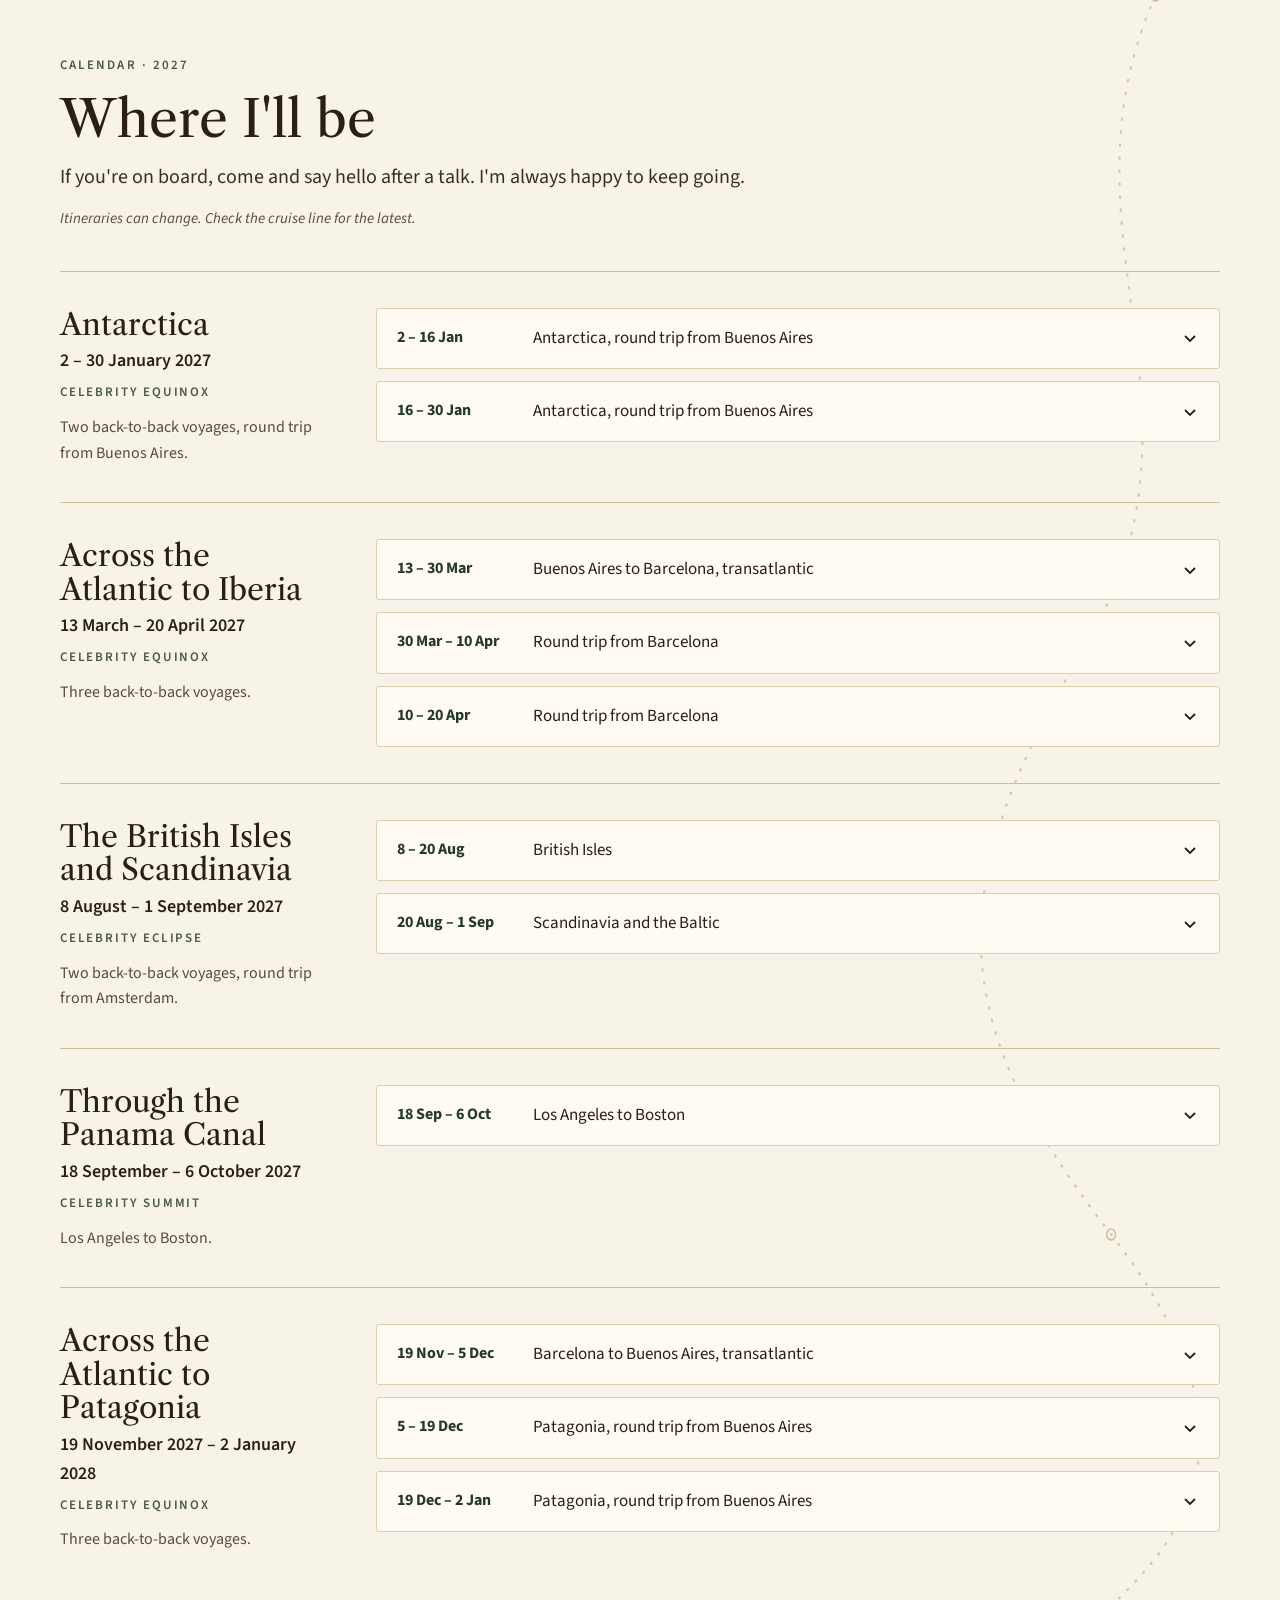
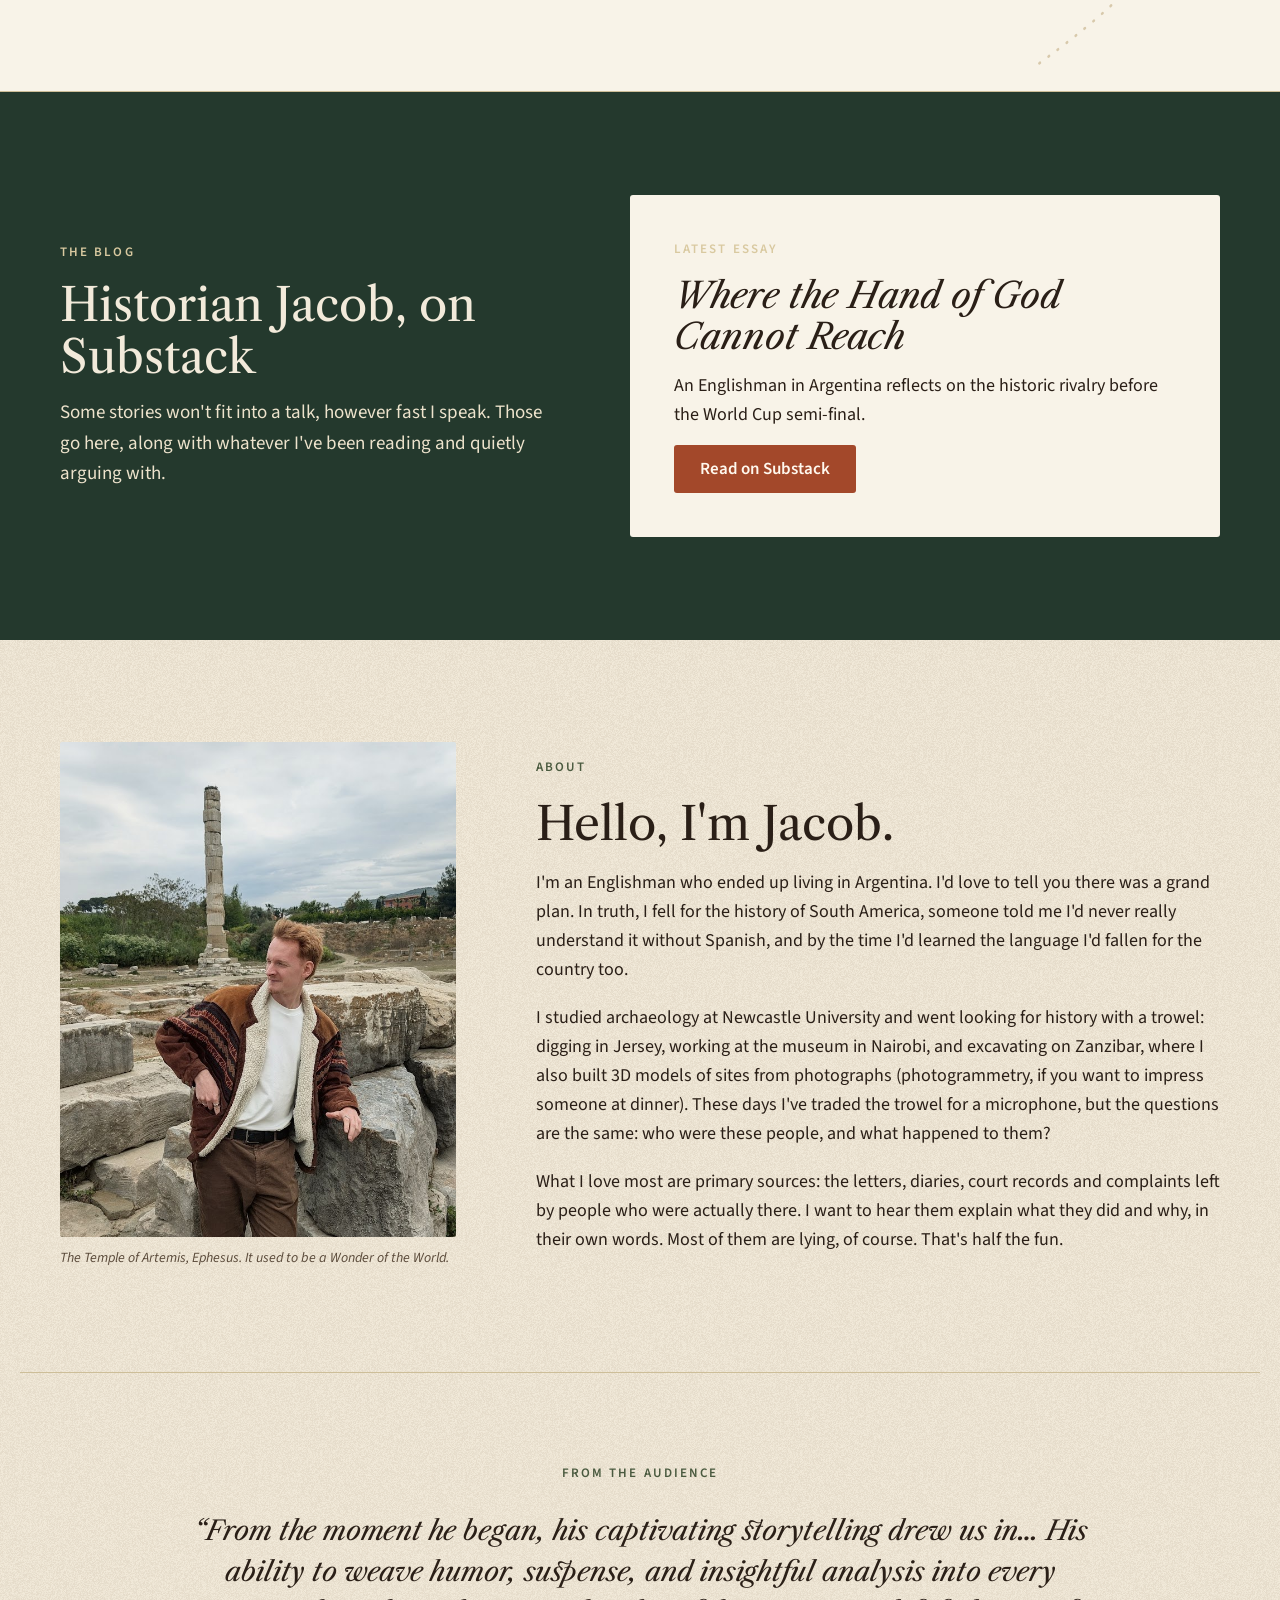
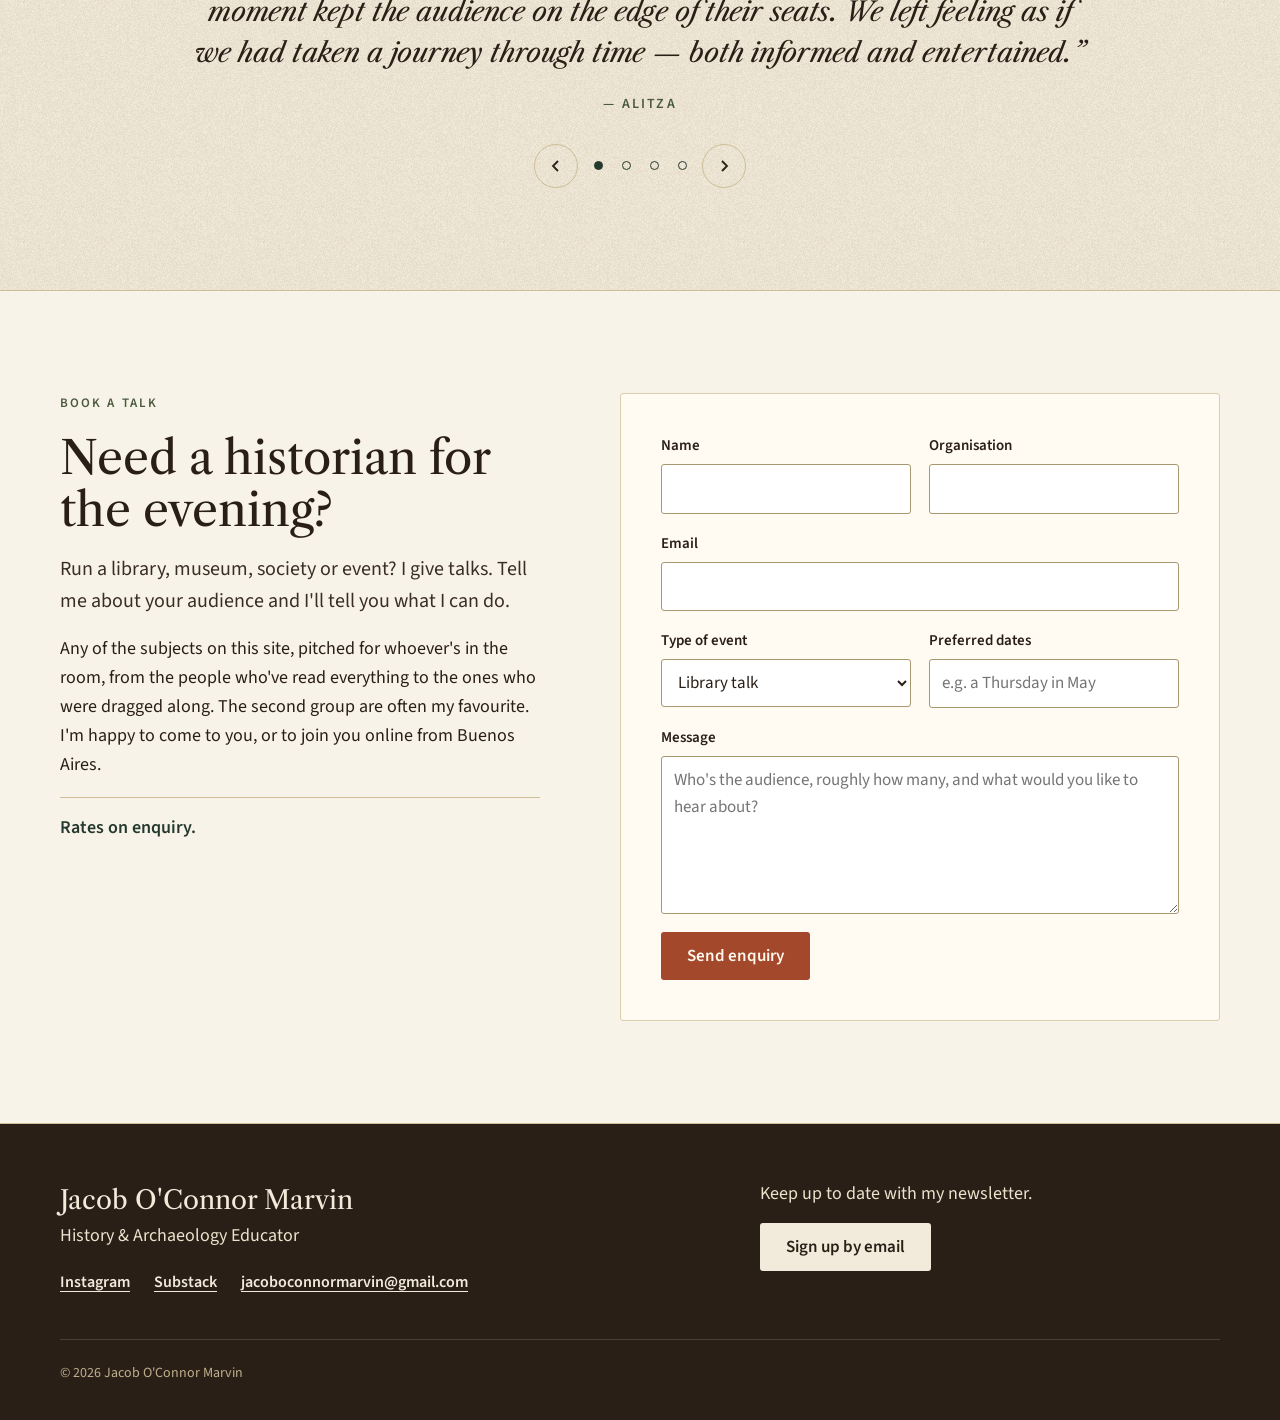
==== commit 084f0d01: "Remove the testimonials pause button; footer link just says 'Instagram' Co-Authored-By: Claude Opus " ====
--- a/index.html
+++ b/index.html
@@ -251,7 +251,7 @@
 
       </div>
 
-      <!-- The arrows, dots and pause button. The dots are added automatically. -->
+      <!-- The arrows and dots. The dots are added automatically. -->
       <div class="carousel-controls">
         <button class="carousel-button carousel-prev" type="button" aria-label="Previous quote">
           <svg width="18" height="18" viewBox="0 0 18 18" fill="none" stroke="currentColor" stroke-width="1.8" aria-hidden="true"><path d="M11 4L6 9l5 5"/></svg>
@@ -259,10 +259,6 @@
         <div class="carousel-dots"></div>
         <button class="carousel-button carousel-next" type="button" aria-label="Next quote">
           <svg width="18" height="18" viewBox="0 0 18 18" fill="none" stroke="currentColor" stroke-width="1.8" aria-hidden="true"><path d="M7 4l5 5-5 5"/></svg>
-        </button>
-        <button class="carousel-button carousel-pause" type="button" aria-label="Pause the quotes">
-          <svg class="icon-pause" width="16" height="16" viewBox="0 0 16 16" fill="currentColor" aria-hidden="true"><rect x="3" y="2" width="3.5" height="12"/><rect x="9.5" y="2" width="3.5" height="12"/></svg>
-          <svg class="icon-play" width="16" height="16" viewBox="0 0 16 16" fill="currentColor" aria-hidden="true"><path d="M4 2l10 6-10 6z"/></svg>
         </button>
       </div>
     </div>
@@ -346,7 +342,7 @@
         <div>History &amp; Archaeology Educator</div>
         <nav class="footer-links" aria-label="Elsewhere">
           <!-- target="_blank" makes a link open in a new tab -->
-          <a href="https://instagram.com/Historian_Jacob" target="_blank" rel="noopener">Instagram @Historian_Jacob</a>
+          <a href="https://instagram.com/Historian_Jacob" target="_blank" rel="noopener">Instagram</a>
           <a href="https://jacobmarvin.substack.com" target="_blank" rel="noopener">Substack</a>
           
           <a href="mailto:jacoboconnormarvin@gmail.com">jacoboconnormarvin@gmail.com</a>
--- a/css/style.css
+++ b/css/style.css
@@ -391,7 +391,7 @@
 .slide figcaption { font-size: 14px; letter-spacing: 0.16em; text-transform: uppercase; font-weight: 600; color: var(--forest-label); }
 .slide figcaption::before { content: "— "; }
 
-/* Arrows, dots and pause button */
+/* Arrows and dots */
 .carousel-controls { display: flex; align-items: center; justify-content: center; gap: 6px; flex-wrap: wrap; }
 .carousel-button {
   width: 44px; height: 44px;
@@ -401,10 +401,6 @@
   cursor: pointer;
 }
 .carousel-button:hover { background: var(--paper); }
-.carousel-pause { margin-left: 10px; }
-.carousel-pause .icon-play { display: none; }
-.carousel.is-paused .carousel-pause .icon-play { display: block; }
-.carousel.is-paused .carousel-pause .icon-pause { display: none; }
 
 .carousel-dots { display: flex; }
 .carousel-dot {
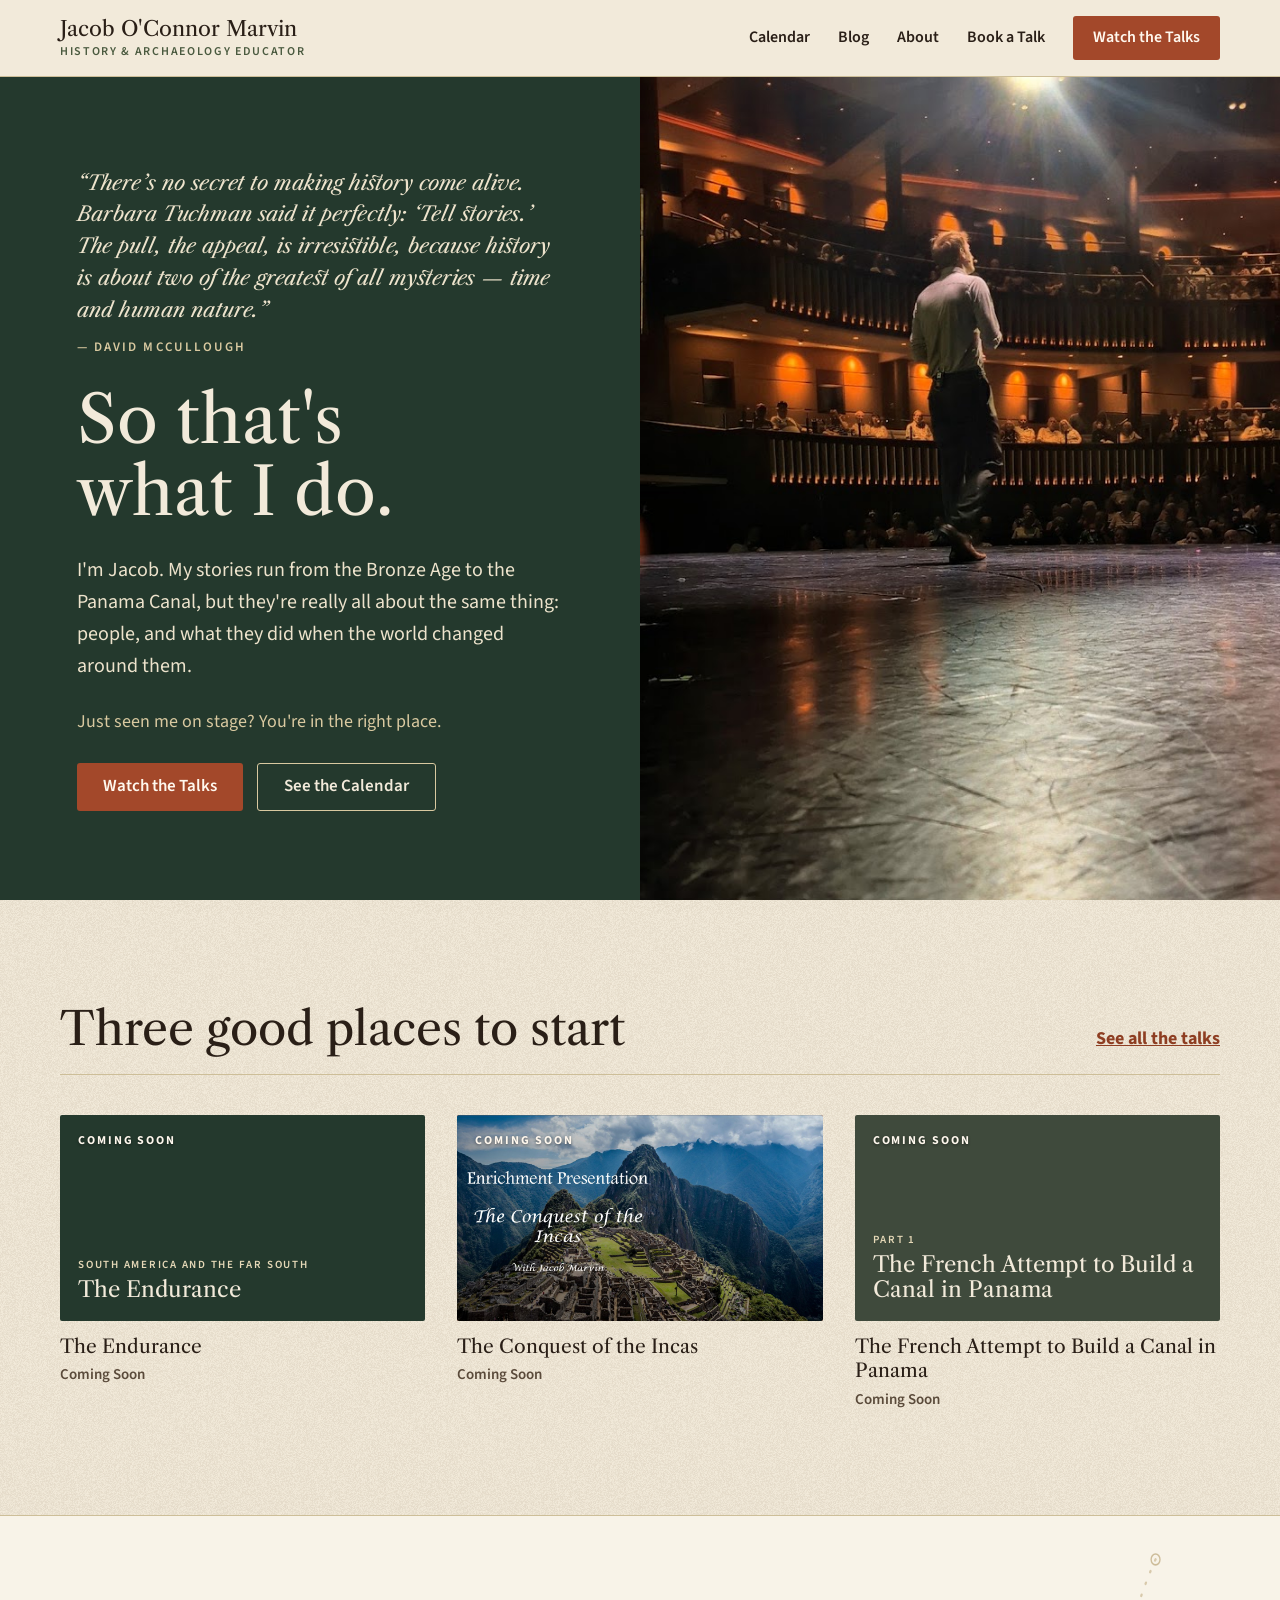
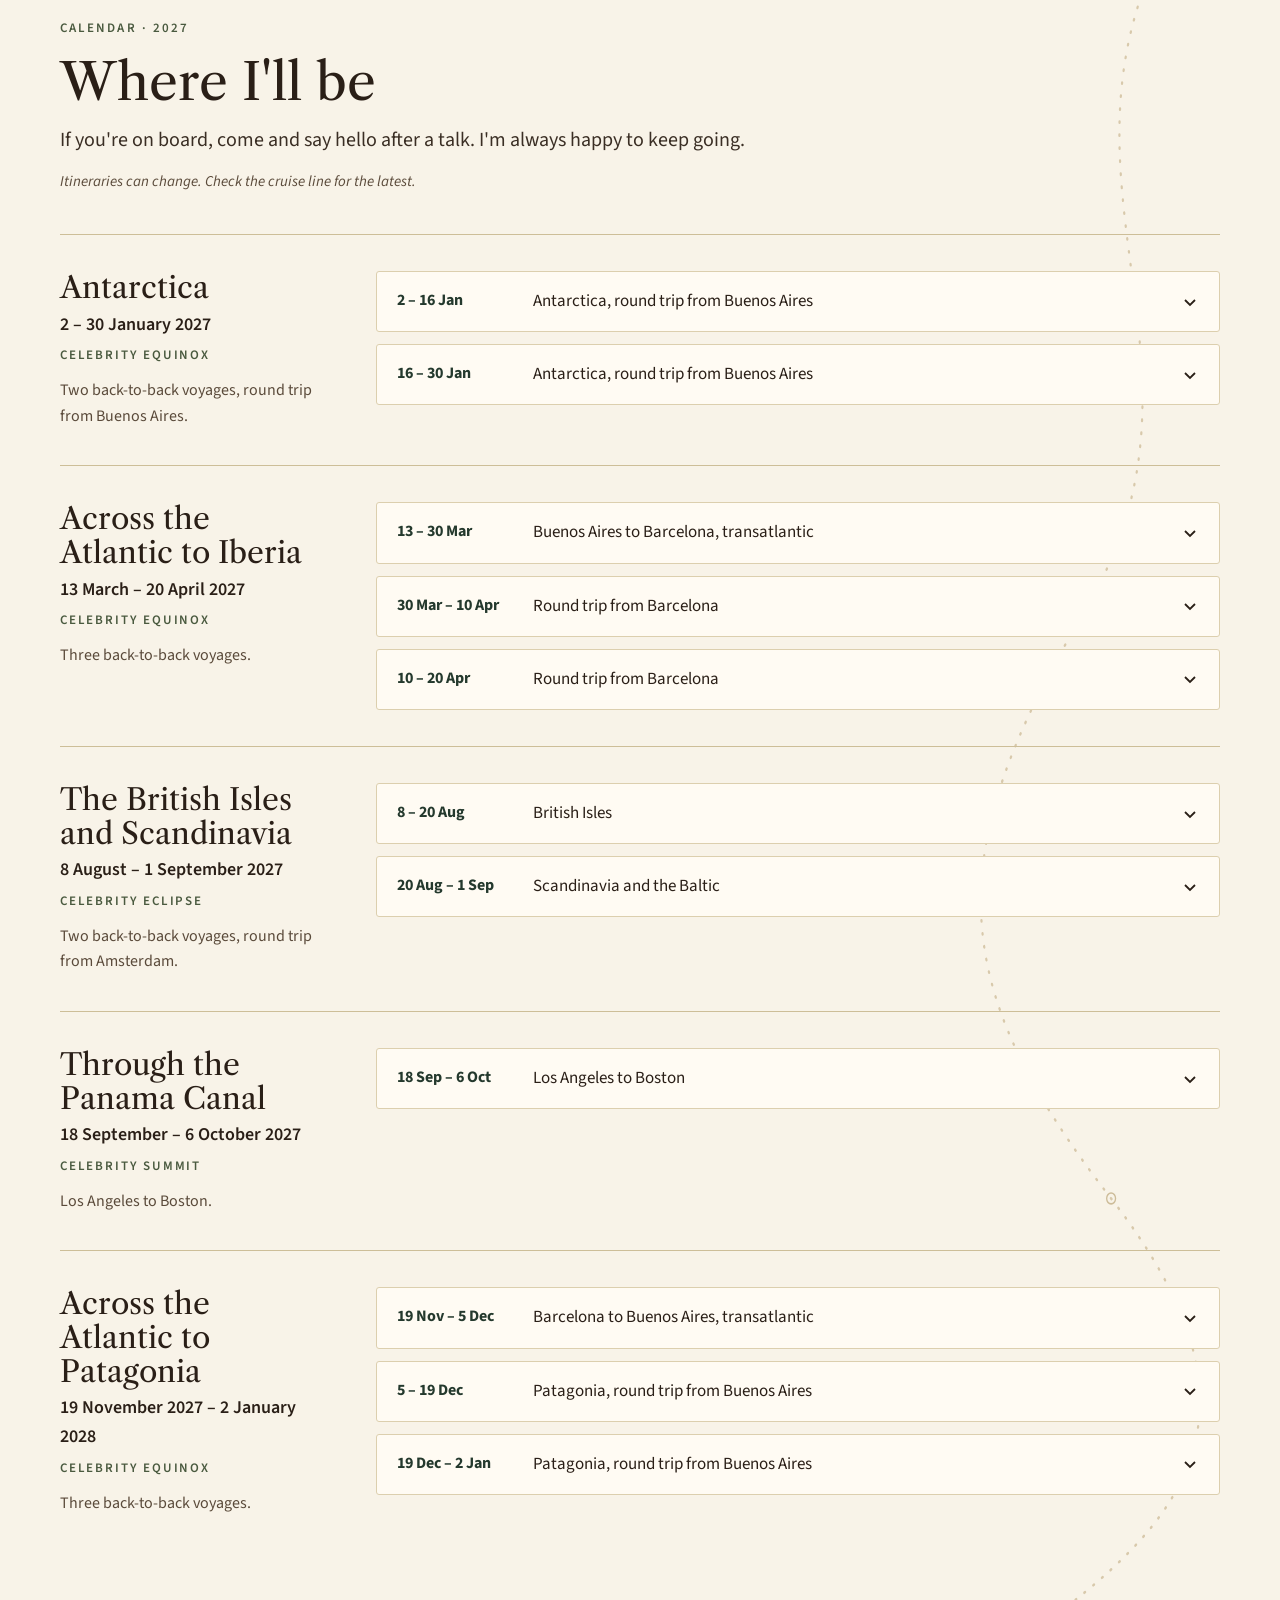
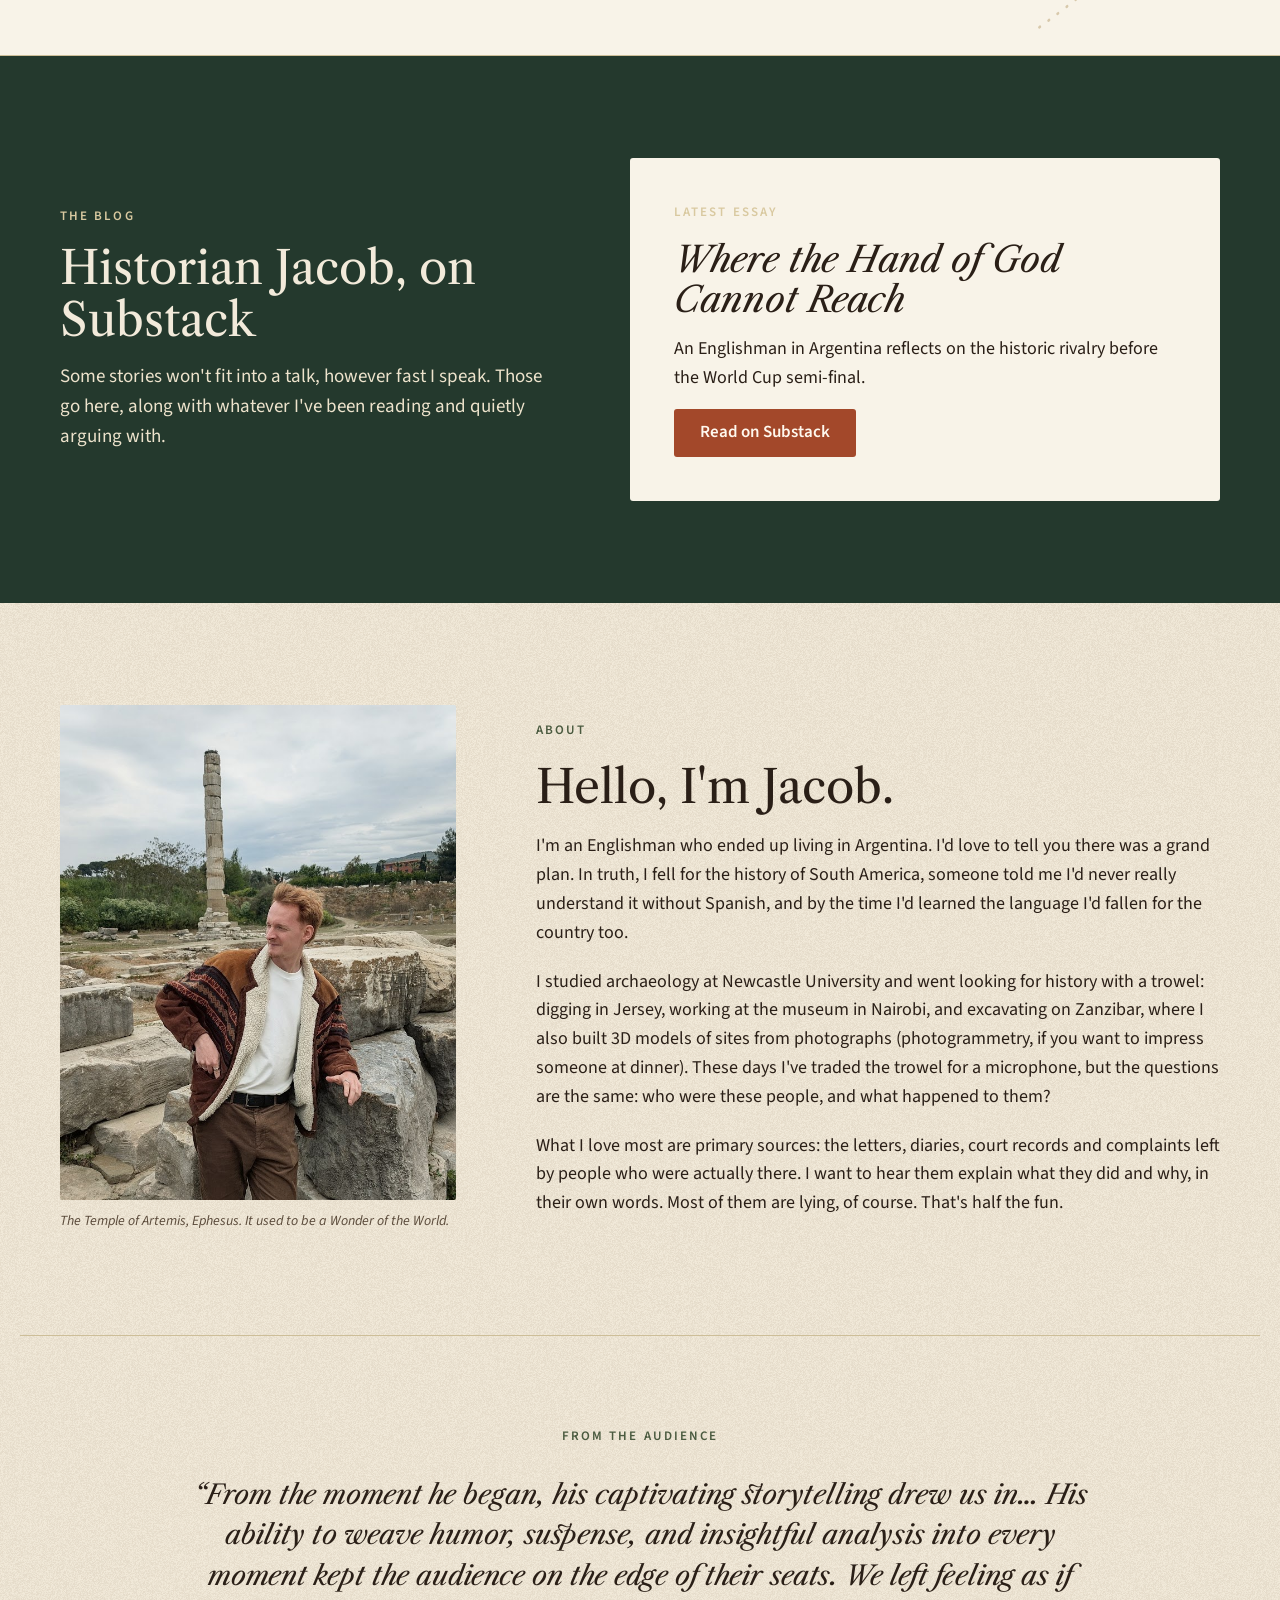
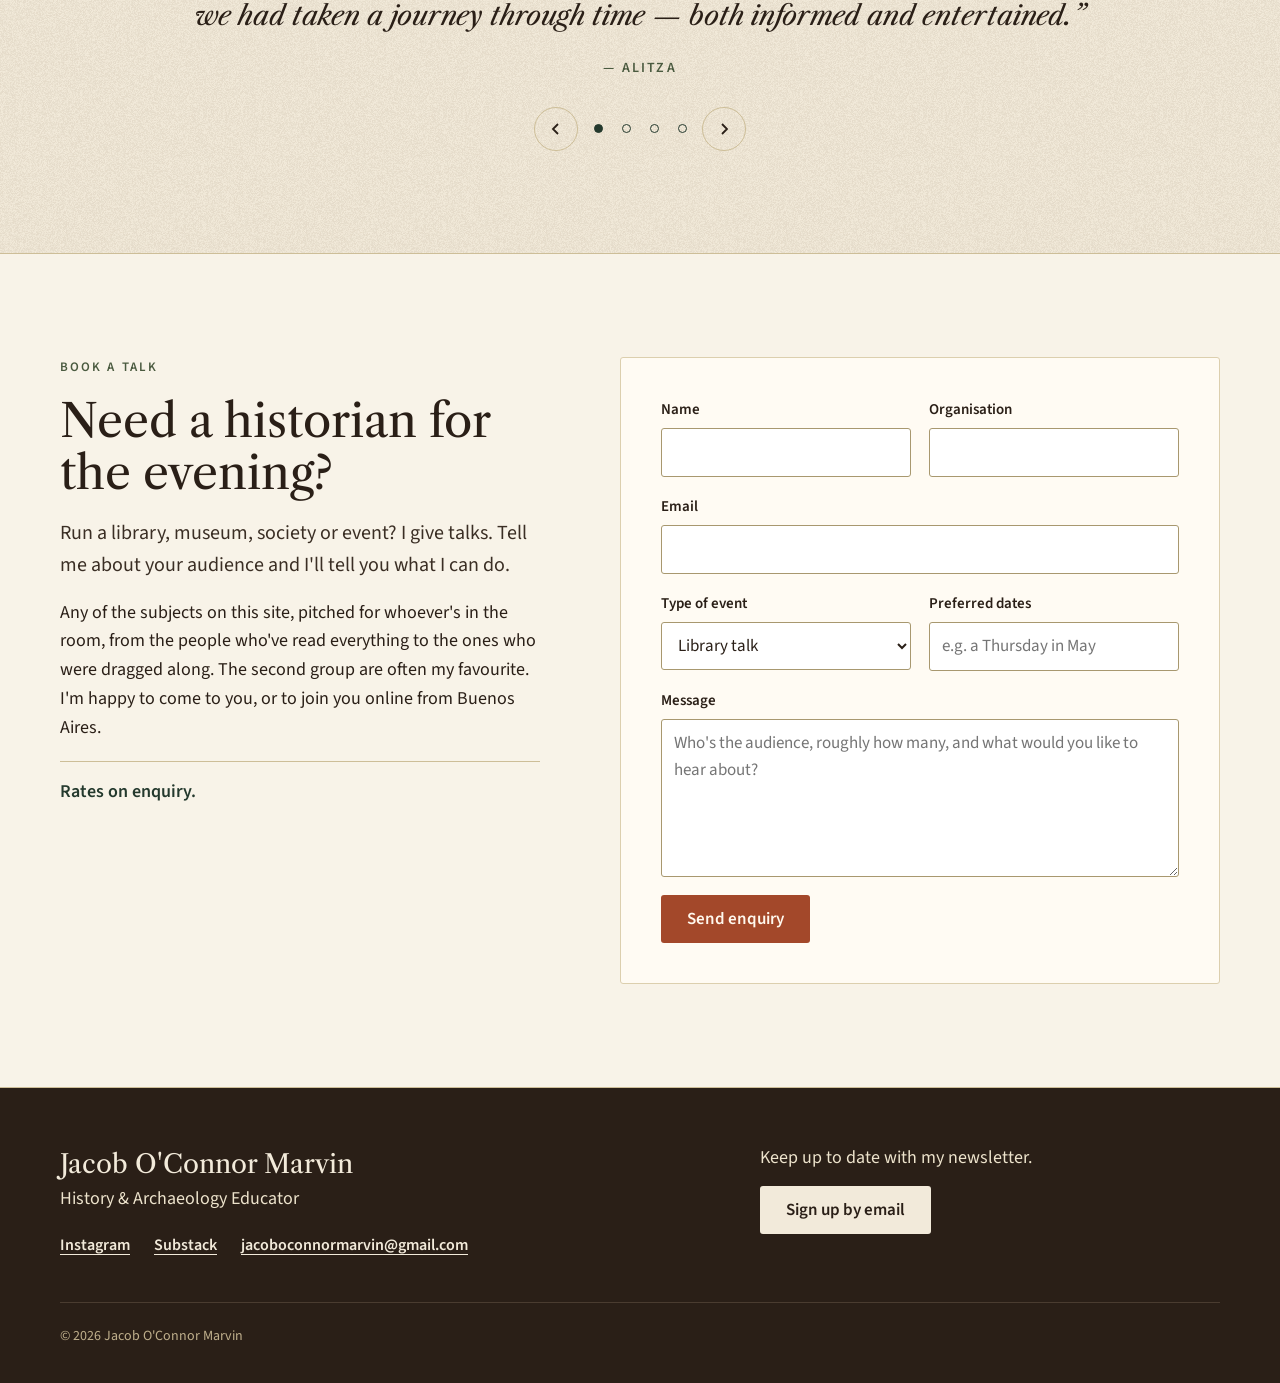
==== commit 11b89dbd: "Copy: talks weren't filmed at the table - Home: remove the 'Filmed at my table' line under the featu" ====
--- a/index.html
+++ b/index.html
@@ -129,7 +129,6 @@
     <div class="section-head">
       <div>
         <h2 class="section-title">Three good places to start</h2>
-        <p>Filmed at my table, as if you'd joined me for dinner.</p>
       </div>
       <a href="talks.html"><strong>See all the talks</strong></a>
     </div>
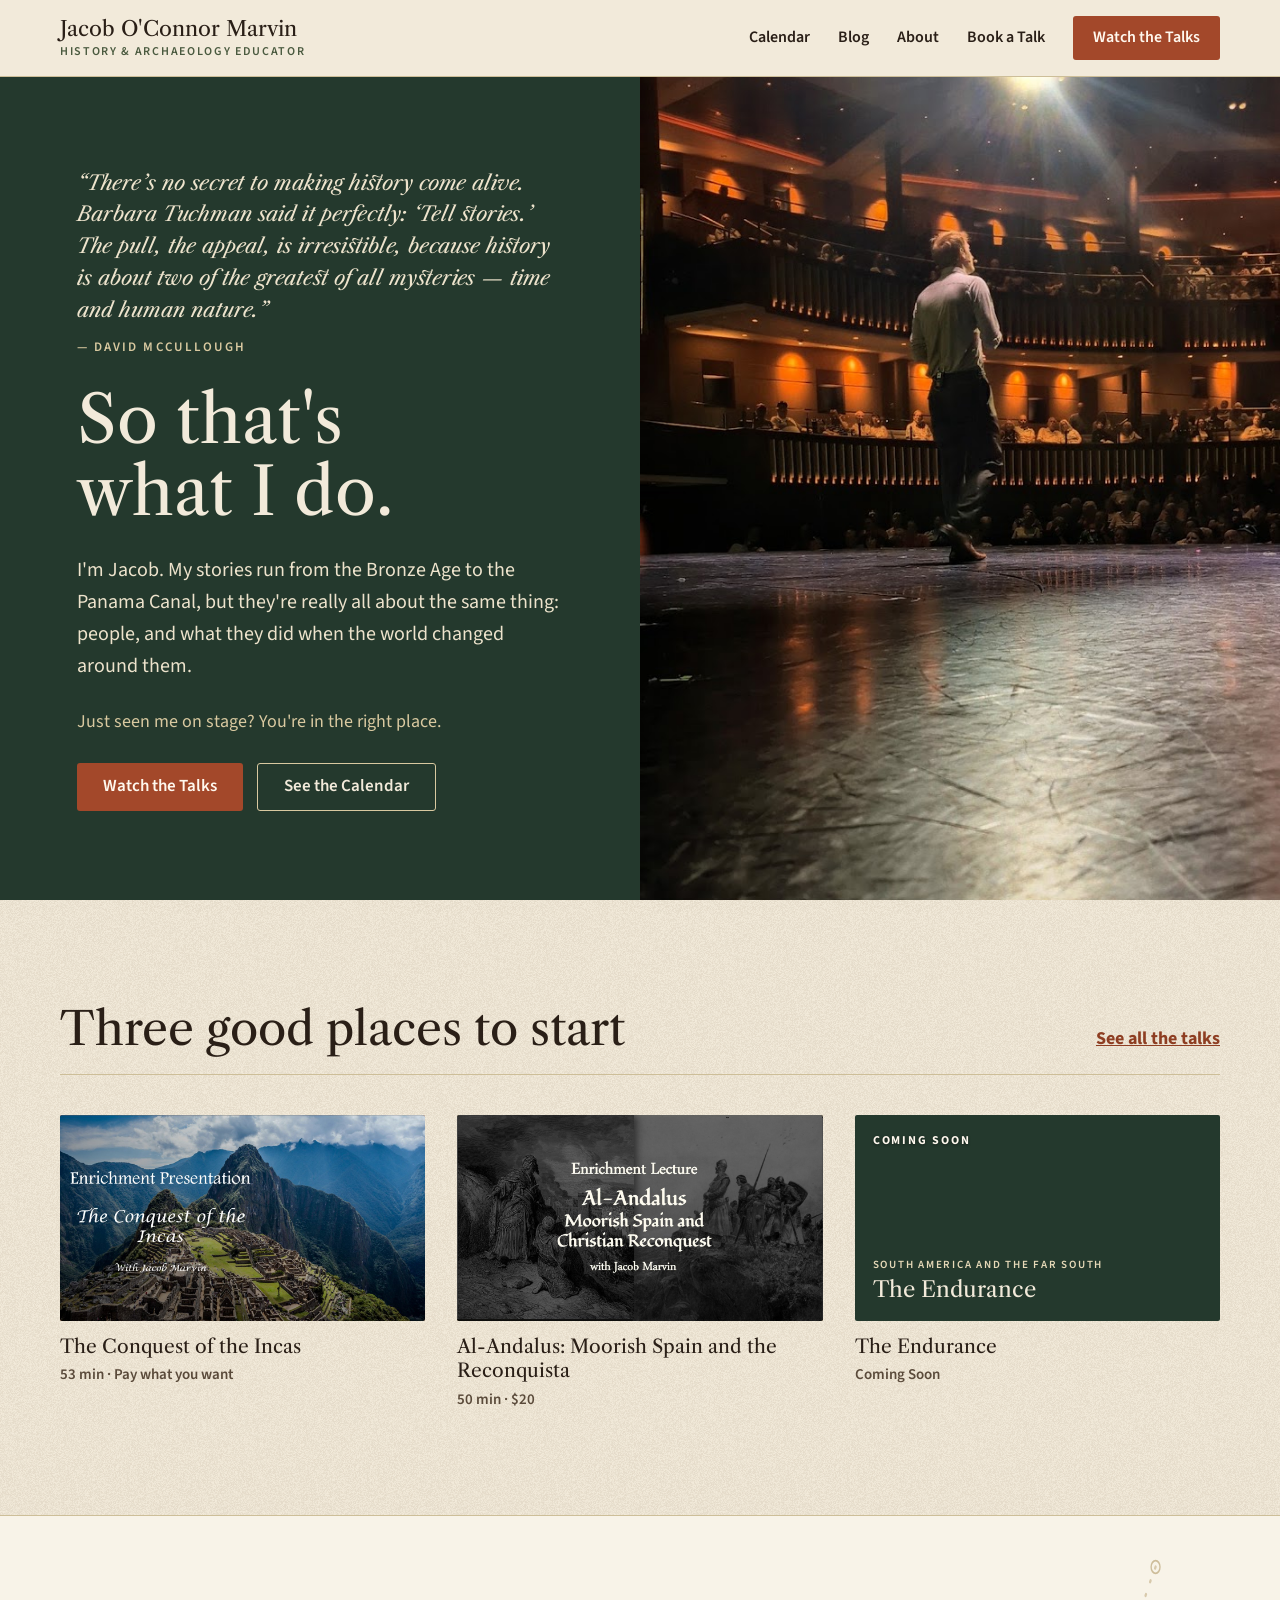
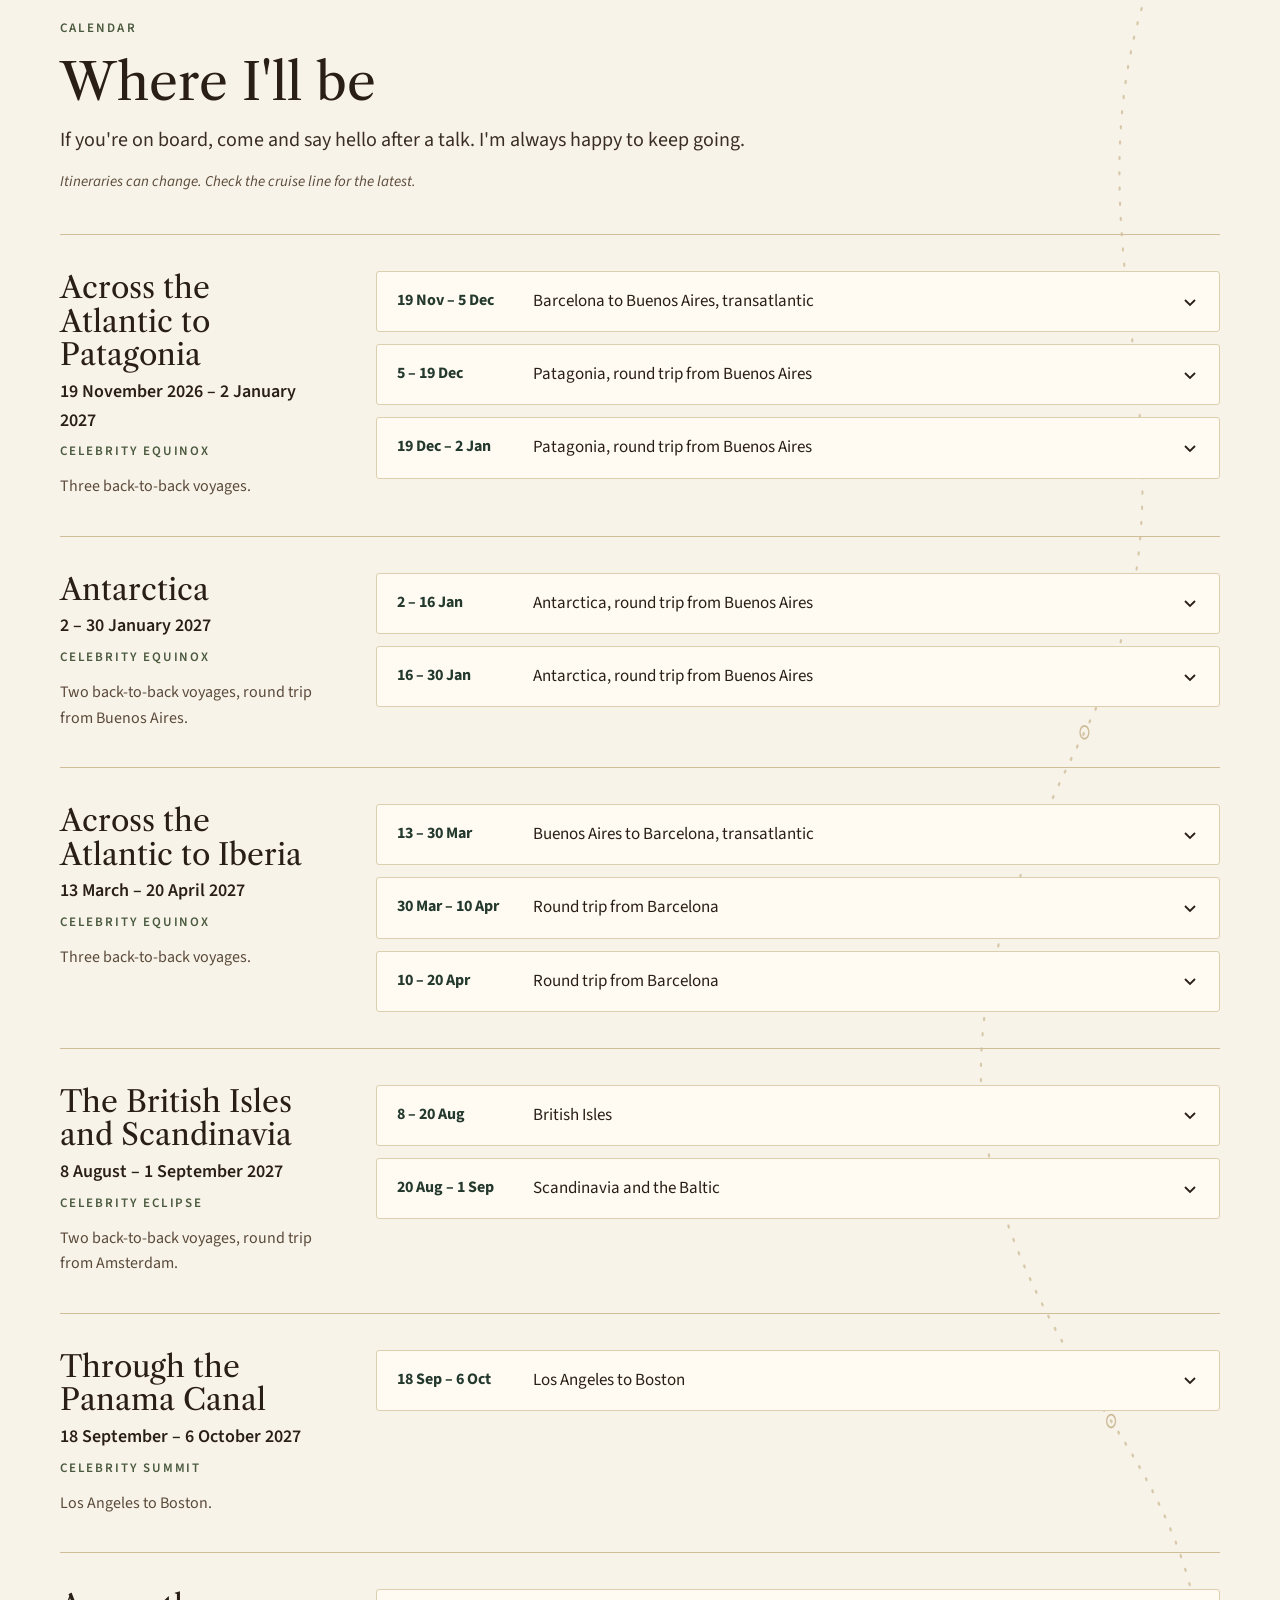
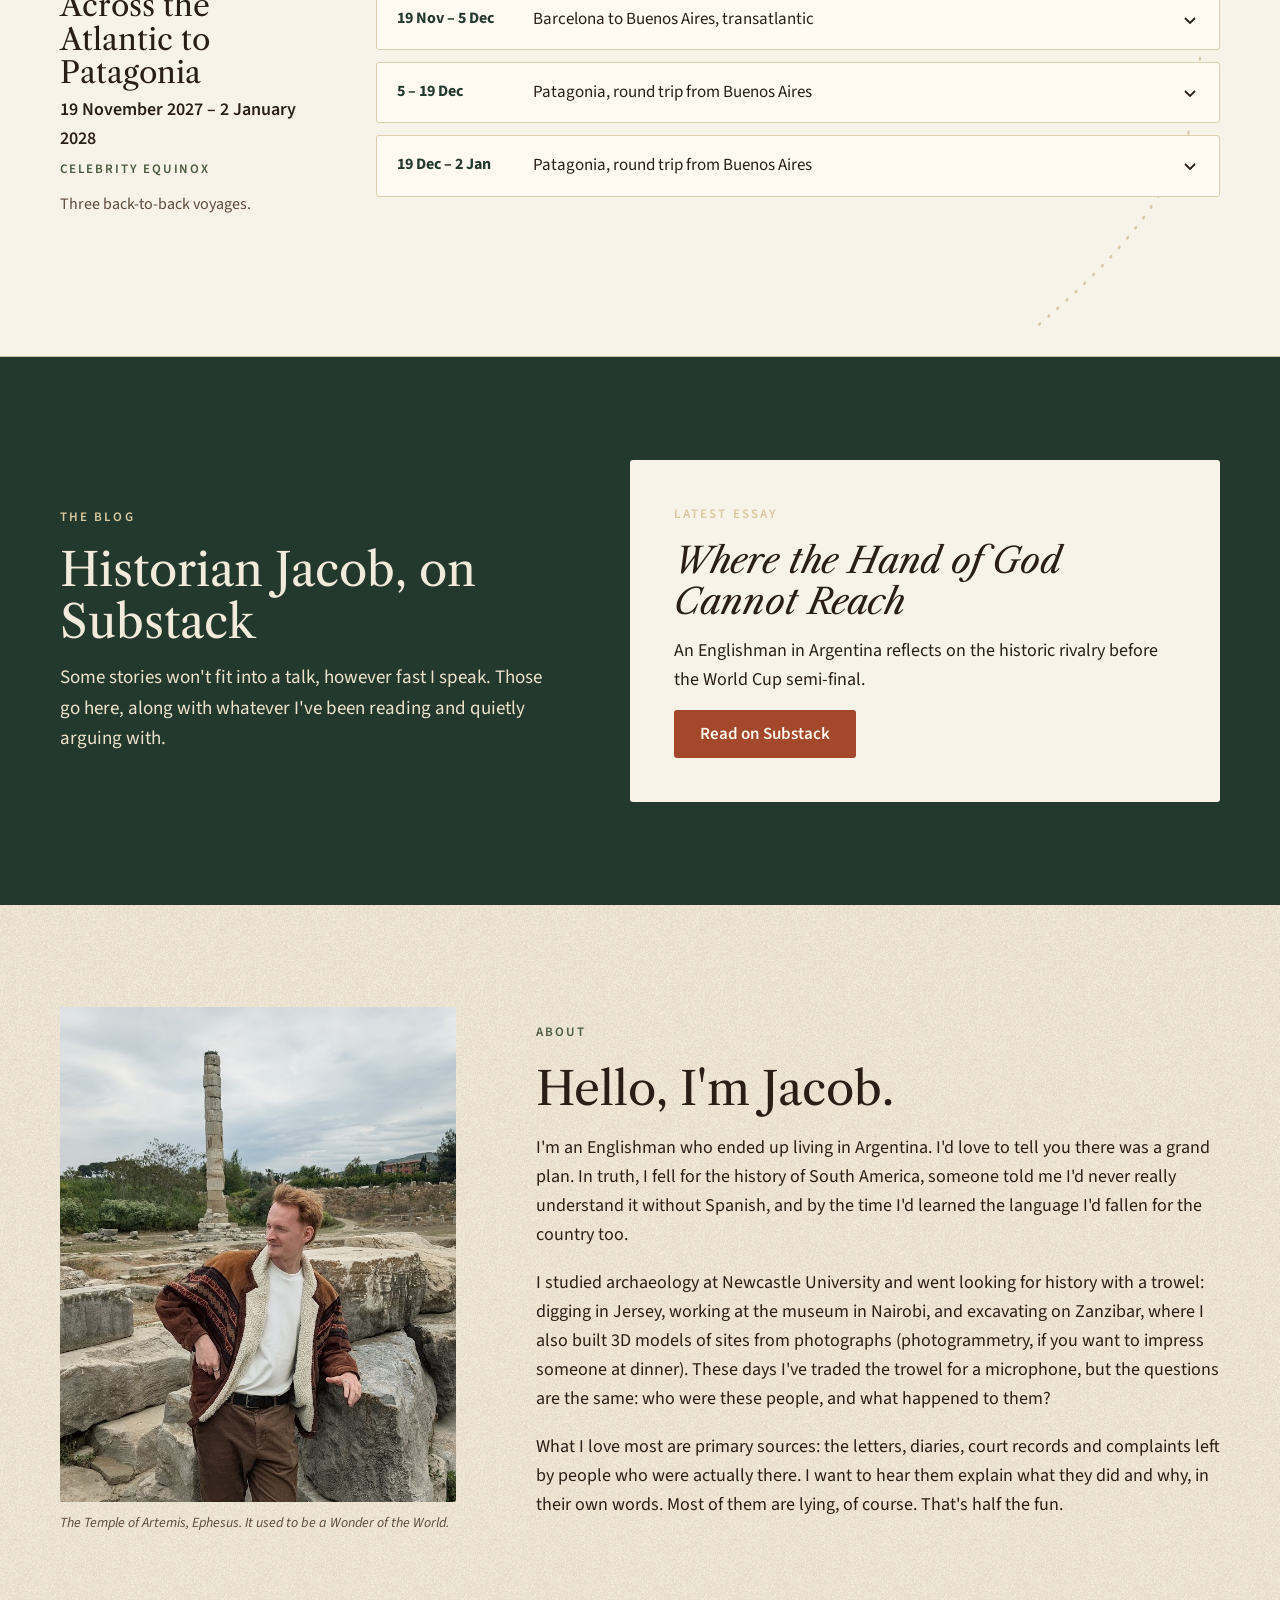
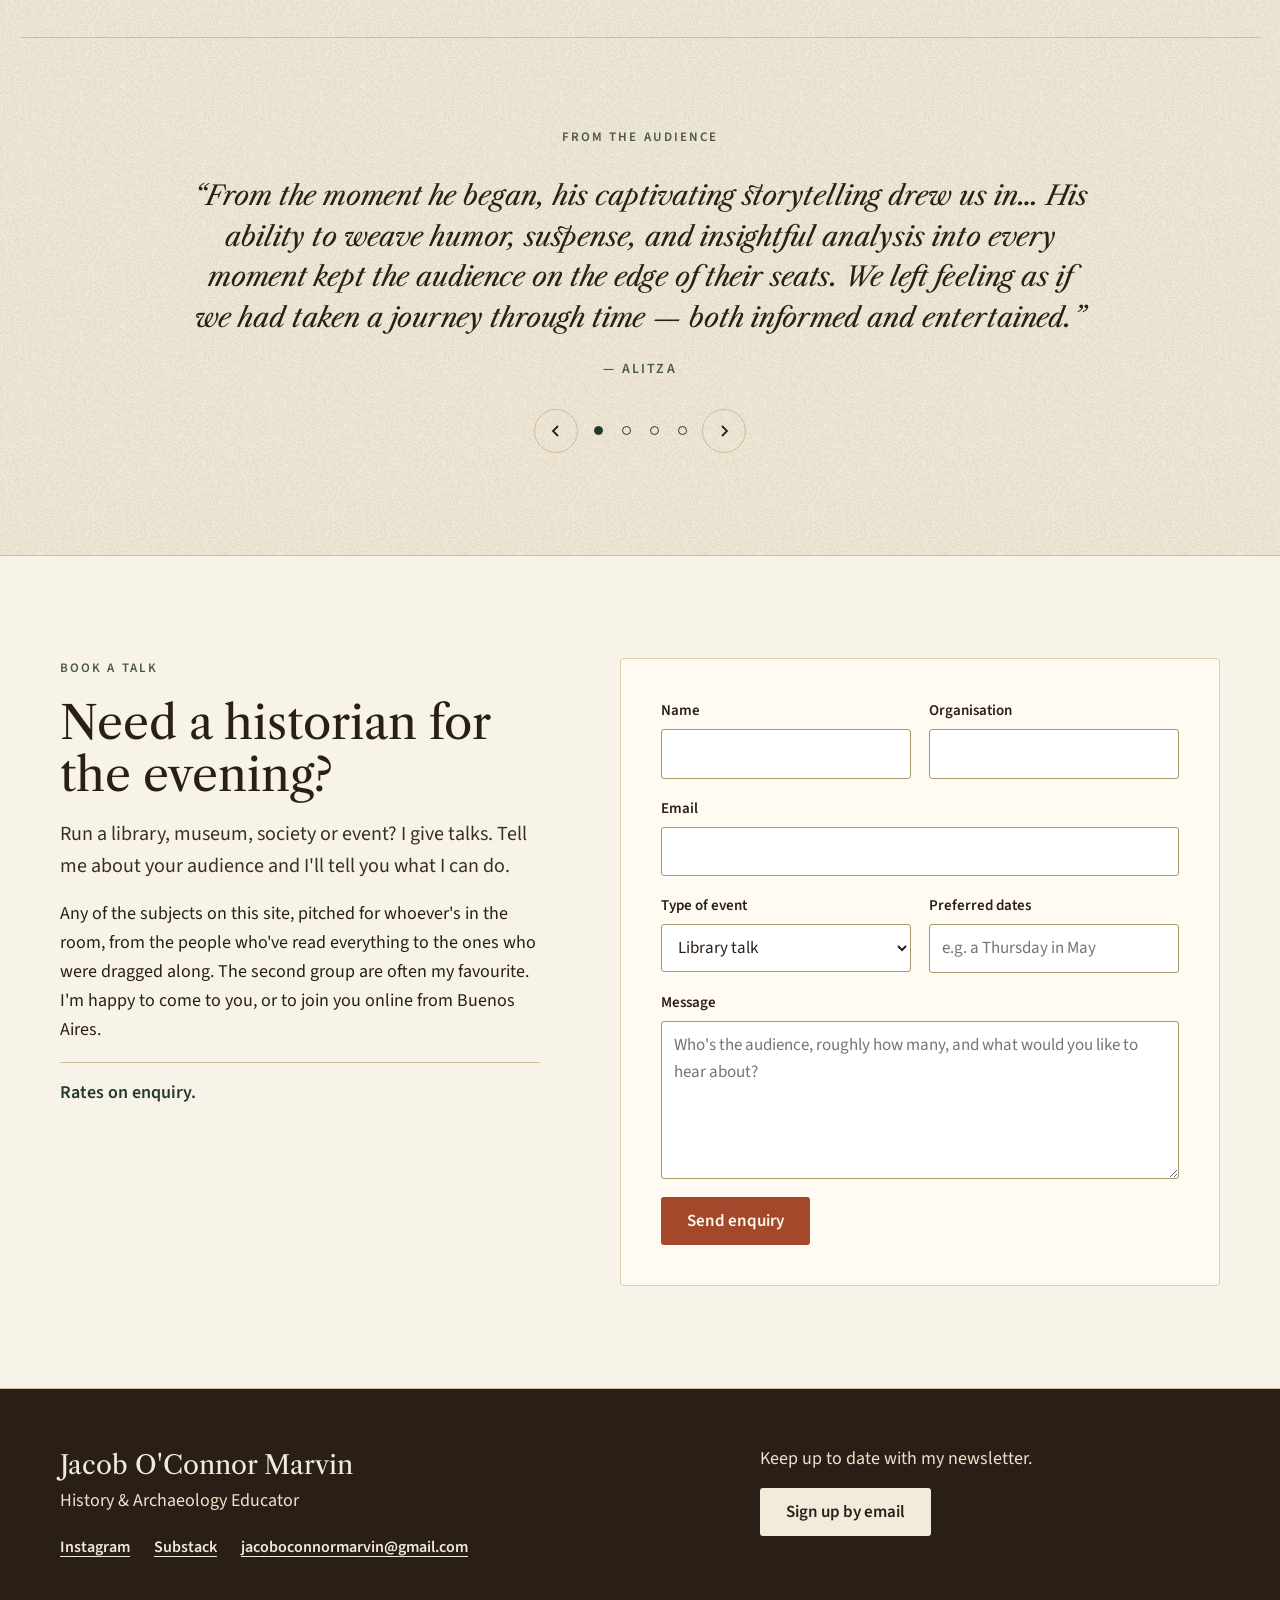
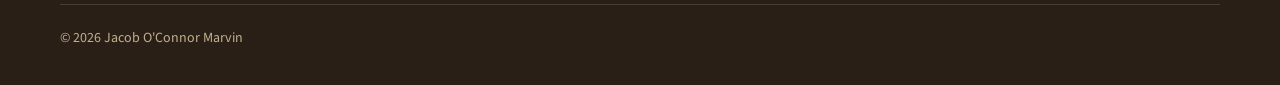
==== commit 15ad9e27: "Calendar: add Nov 2026 – Jan 2027 on Celebrity Equinox - Transatlantic and two Patagonia voyages, at" ====
--- a/index.html
+++ b/index.html
@@ -152,7 +152,7 @@
   </svg>
   <div class="container">
     <div class="calendar-intro">
-      <span class="eyebrow">Calendar · 2027</span>
+      <span class="eyebrow">Calendar</span>
       <h2>Where I'll be</h2>
       <p class="lead">If you're on board, come and say hello after a talk. I'm always happy to keep going.</p>
       <p class="small-print">Itineraries can change. Check the cruise line for the latest.</p>
--- a/css/style.css
+++ b/css/style.css
@@ -439,6 +439,21 @@
 .talks-intro h1 { font-size: clamp(36px, 4.6vw, 60px); text-wrap: balance; }
 .pricing-note { flex: 1 1 280px; max-width: 340px; display: flex; flex-direction: column; gap: 6px; padding-top: 18px; border-top: 1px solid var(--line); font-size: 16px; color: var(--ink-soft); }
 
+/* The "All talks / Available now" switch above the topic buttons */
+.talk-filter-row { padding-bottom: 20px; }
+.talk-filter { display: inline-flex; padding: 4px; gap: 4px; background: var(--paper); border: 1px solid var(--khaki); border-radius: 999px; }
+.talk-filter button {
+  min-height: 40px; padding: 0 18px;
+  border: 0; border-radius: 999px; background: transparent; cursor: pointer;
+  font: inherit; font-size: 15px; font-weight: 600; color: var(--ink);
+}
+.talk-filter button span { font-weight: 400; color: var(--muted); margin-left: 4px; }
+.talk-filter button[aria-pressed="true"] { background: var(--forest); color: var(--on-dark); }
+.talk-filter button[aria-pressed="true"] span { color: var(--on-dark-soft); }
+.talk-filter button:not([aria-pressed="true"]):hover { background: #E6DCC4; }
+/* The "all the talks" link in the empty message looks like a normal link */
+.link-button { background: none; border: 0; padding: 0; font: inherit; color: var(--link); text-decoration: underline; cursor: pointer; }
+
 /* The row of topic buttons. Also sticks to the top while scrolling. */
 .topic-bar { position: sticky; top: 77px; z-index: 40; background: var(--parchment); border-top: 1px solid var(--line); border-bottom: 1px solid var(--line); }
 .topic-bar .container {
@@ -512,7 +527,8 @@
 .buy-box { flex: 1 1 320px; display: flex; flex-direction: column; gap: 20px; background: var(--card); border: 1px solid var(--line-soft); border-radius: 3px; padding: 28px; }
 .price-row { display: flex; justify-content: space-between; align-items: baseline; gap: 16px; }
 .price { font-family: var(--serif); font-size: 40px; line-height: 1; }
-.length { font-size: 16px; color: var(--muted); }
+.price-words { font-size: 28px; line-height: 1.15; }   /* e.g. "Pay what you want" */
+.length { font-size: 16px; color: var(--muted); white-space: nowrap; }
 .price-block { padding-bottom: 16px; border-bottom: 1px solid var(--line-soft); display: flex; flex-direction: column; gap: 6px; }
 .buy-note { font-size: 15px; color: var(--ink-soft); line-height: 1.55; }
 .bundle-note { padding-top: 16px; border-top: 1px solid var(--line-soft); font-size: 16px; line-height: 1.5; }
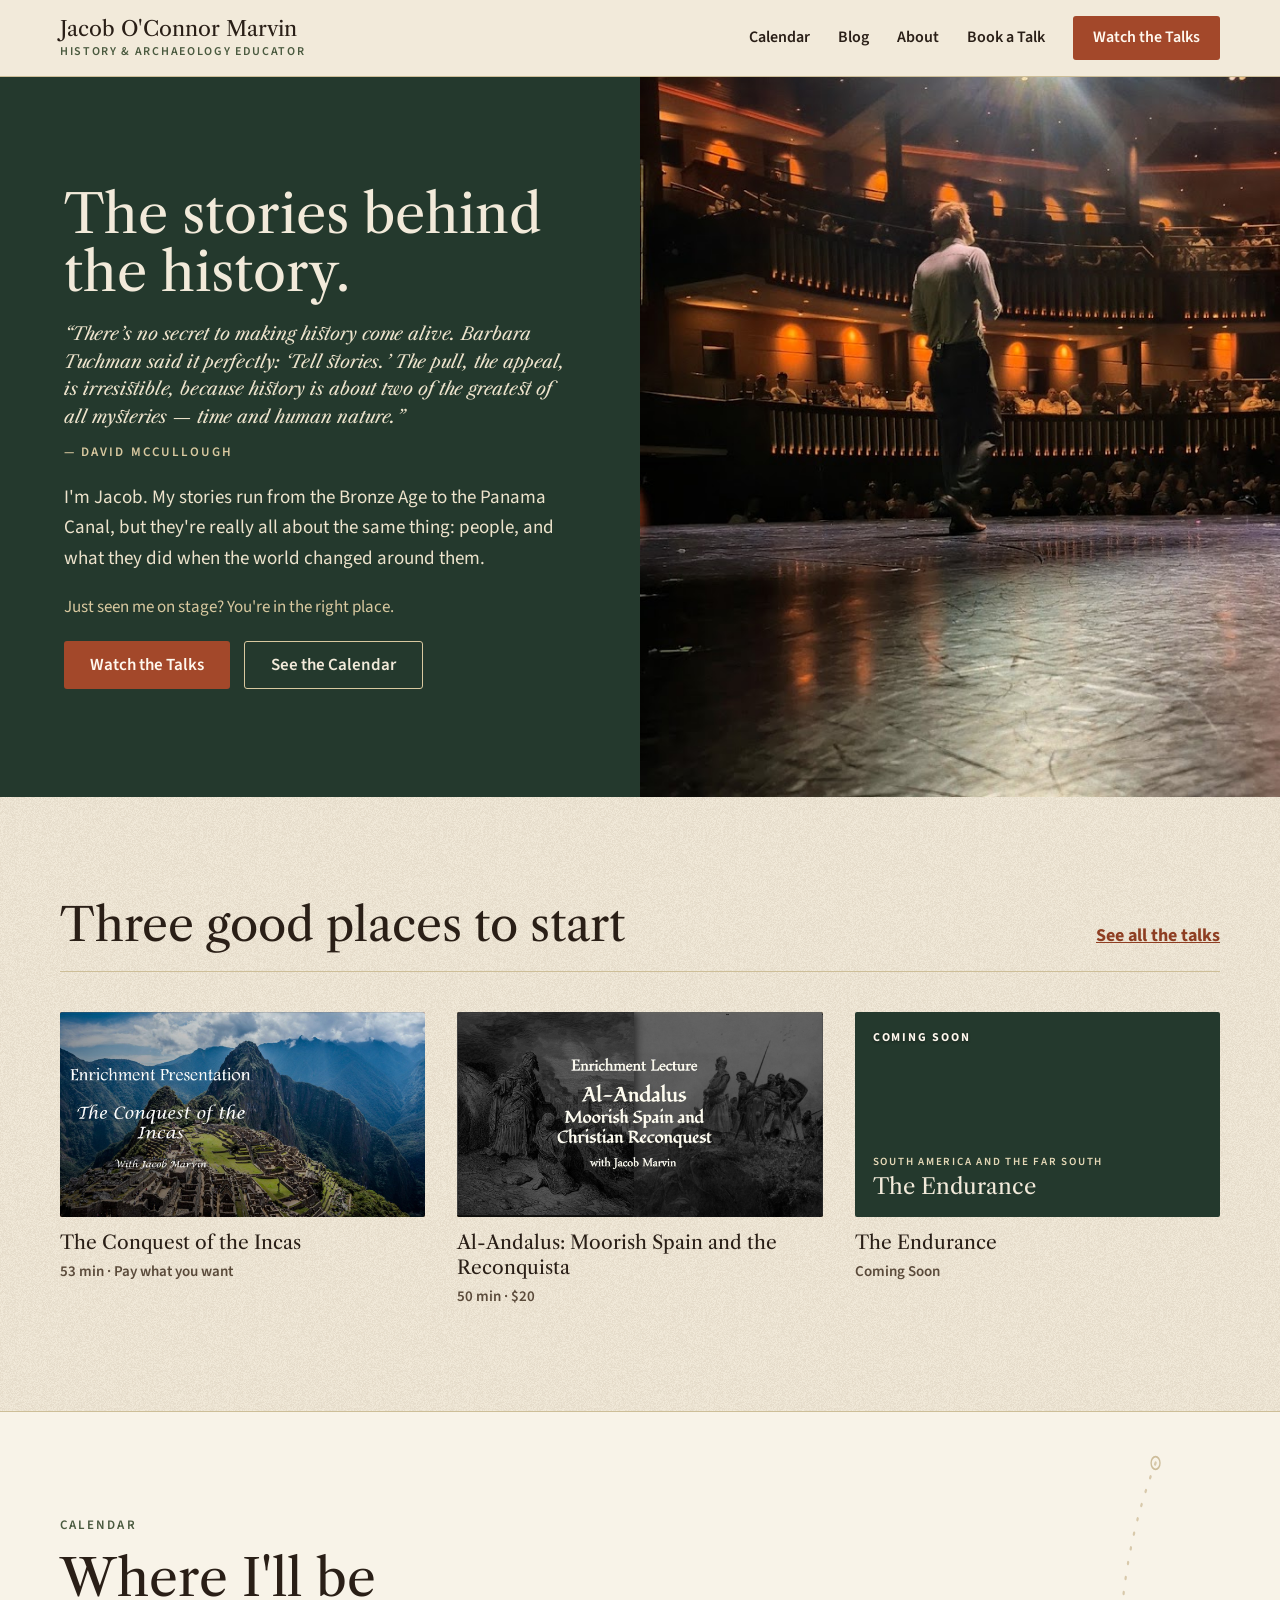
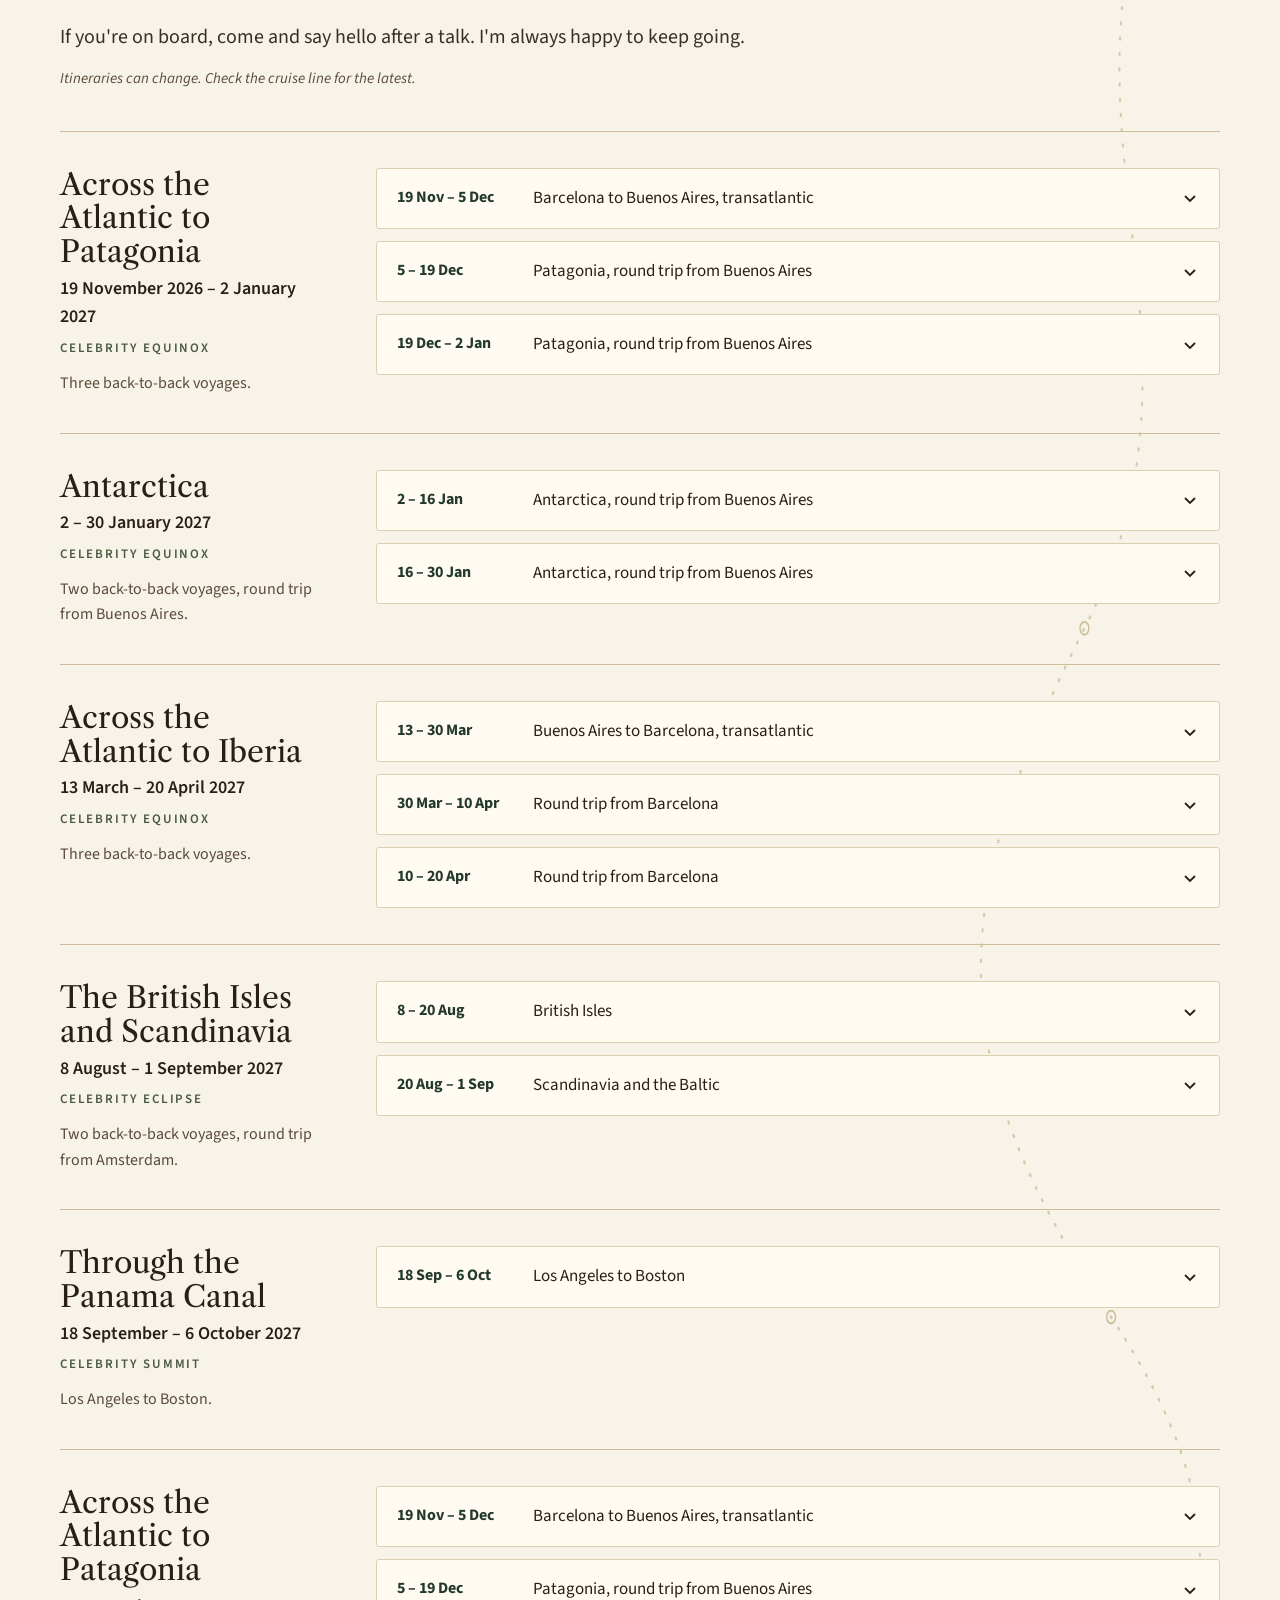
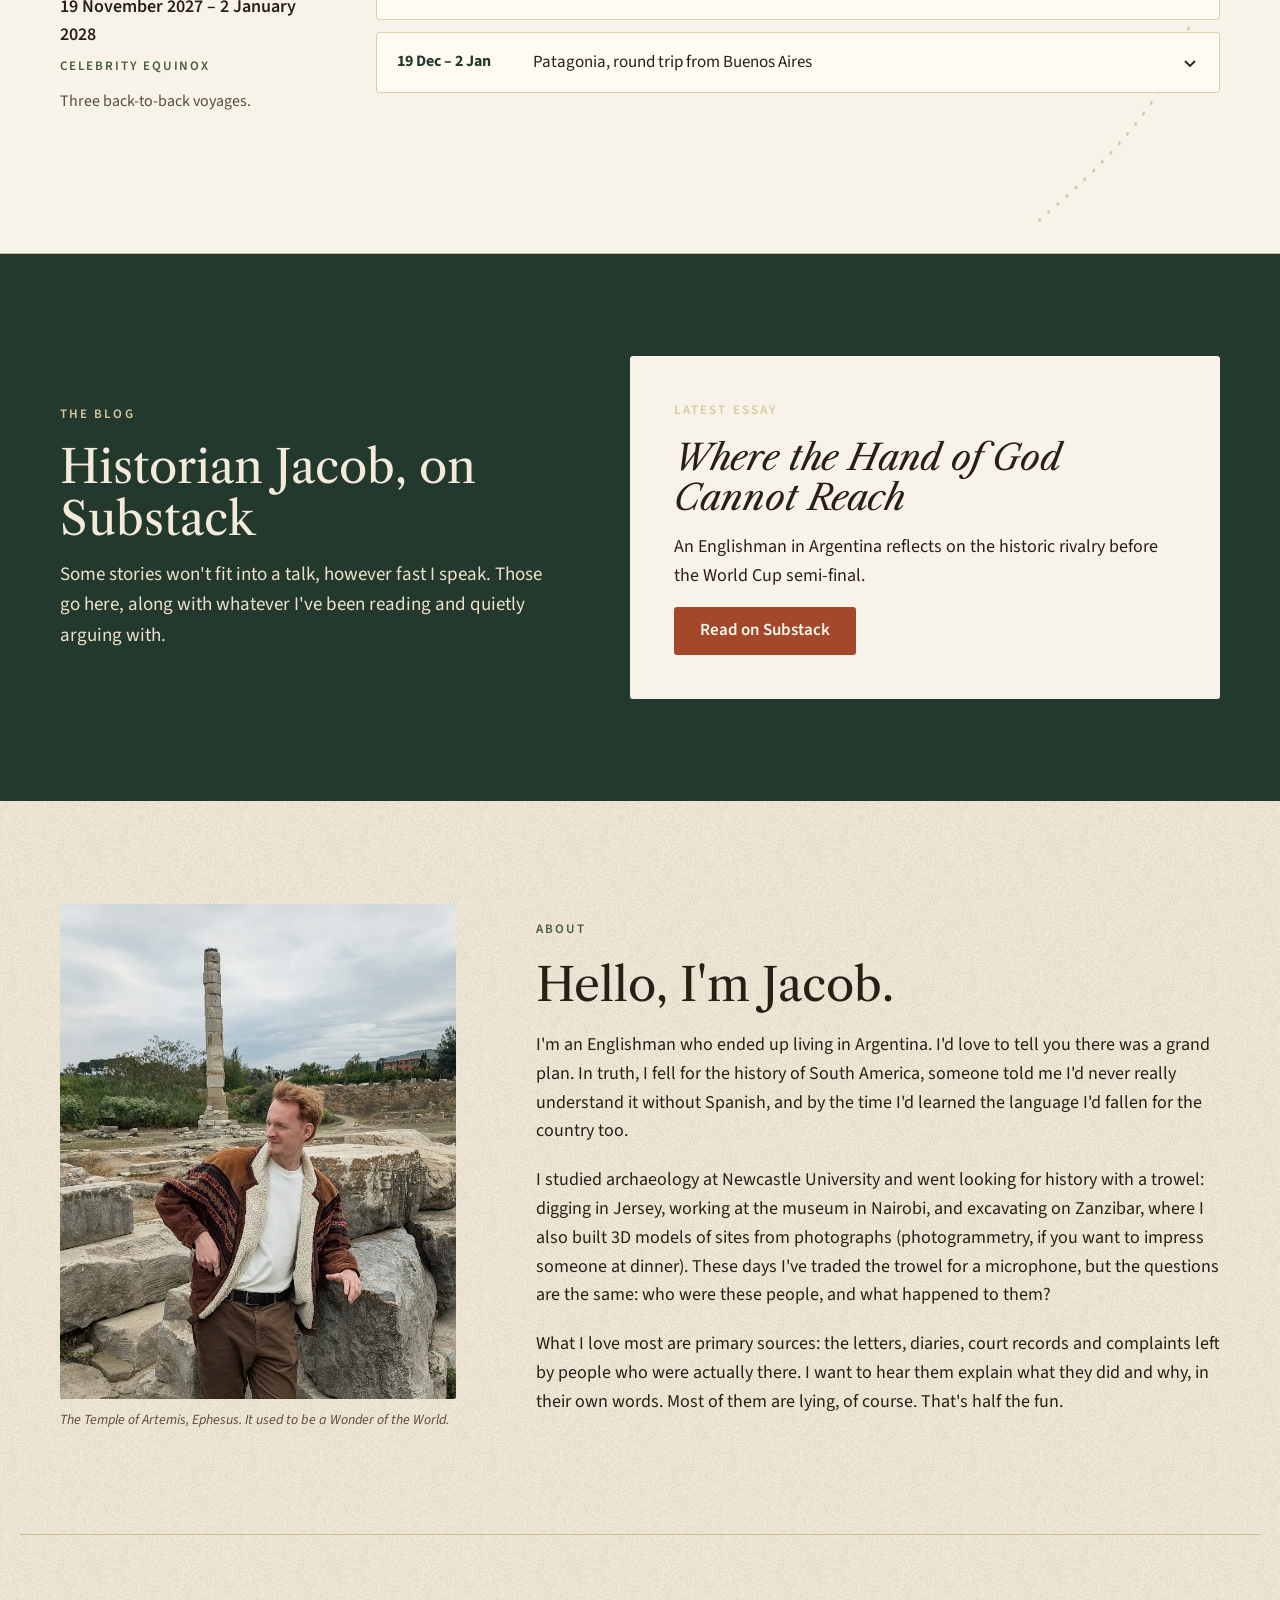
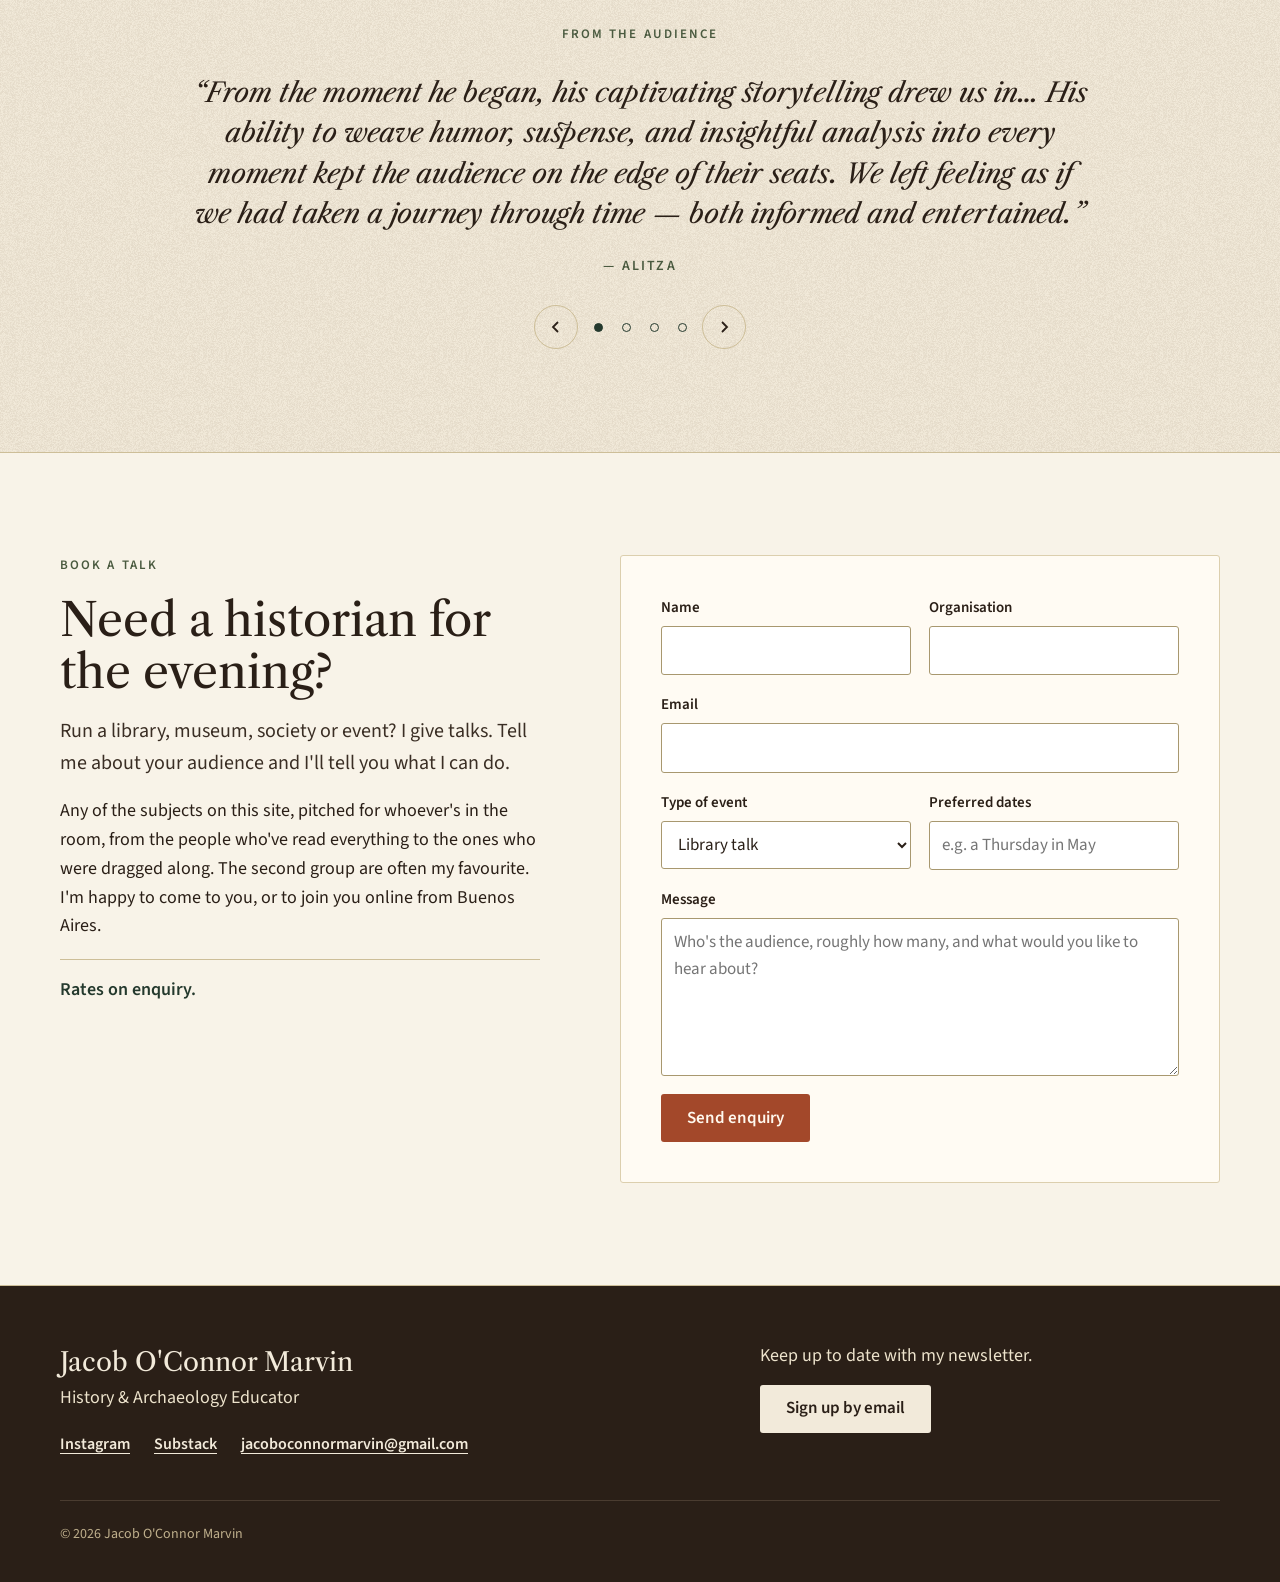
==== commit cfdb6db0: "Home hero: 'The stories behind the history.' above the quote; fits a laptop screen - New headline re" ====
--- a/index.html
+++ b/index.html
@@ -98,12 +98,12 @@
 <section class="hero" id="top">
   <div class="hero-grid">
     <div class="hero-text">
+      <h1>The stories behind the history.</h1>
       <!-- The quote. To change it, edit the words inside <p> and the name inside <cite>. -->
       <blockquote class="hero-quote">
         <p>“There’s no secret to making history come alive. Barbara Tuchman said it perfectly: ‘Tell stories.’ The pull, the appeal, is irresistible, because history is about two of the greatest of all mysteries — time and human nature.”</p>
         <cite>David McCullough</cite>
       </blockquote>
-      <h1>So that's what I do.</h1>
       <p class="hero-intro">I'm Jacob. My stories run from the Bronze Age to the Panama Canal, but they're really all about the same thing: people, and what they did when the world changed around them.</p>
       <p class="hero-aside">Just seen me on stage? You're in the right place.</p>
       <div class="button-row">
--- a/css/style.css
+++ b/css/style.css
@@ -201,21 +201,27 @@
 .hero { background: var(--forest); color: var(--on-dark); }
 .hero-grid { display: grid; grid-template-columns: repeat(auto-fit, minmax(min(460px, 100%), 1fr)); }
 .hero-text {
-  display: flex; flex-direction: column; justify-content: center; gap: 26px;
-  padding: clamp(40px, 7vw, 104px) clamp(16px, 6vw, 88px);
+  display: flex; flex-direction: column; justify-content: center; gap: 20px;
+  padding: clamp(36px, 5vh, 64px) clamp(16px, 5vw, 80px);
 }
 .hero .eyebrow { color: var(--on-dark-soft); }
-.hero h1 { font-size: clamp(38px, 5.2vw, 68px); line-height: 1.08; text-wrap: balance; }
-
-/* The David McCullough quote at the top of the hero */
-.hero-quote { margin: 0; display: flex; flex-direction: column; gap: 12px; max-width: 32em; }
-.hero-quote p { font-family: var(--serif); font-style: italic; font-size: clamp(18px, 1.6vw, 21px); line-height: 1.55; color: #EDE3CC; text-wrap: pretty; }
+.hero h1 { font-size: clamp(36px, 4.2vw, 56px); line-height: 1.08; text-wrap: balance; }
+
+/* The David McCullough quote, under the headline */
+.hero-quote { margin: 0; display: flex; flex-direction: column; gap: 10px; max-width: 32em; }
+.hero-quote p { font-family: var(--serif); font-style: italic; font-size: clamp(17px, 1.4vw, 19px); line-height: 1.55; color: #EDE3CC; text-wrap: pretty; }
 .hero-quote cite { font-style: normal; font-size: 13px; letter-spacing: 0.16em; text-transform: uppercase; font-weight: 600; color: var(--on-dark-soft); }
 .hero-quote cite::before { content: "— "; }
-.hero-intro { font-size: 20px; color: #EDE3CC; max-width: 34em; }
-.hero-aside { font-size: 18px; color: var(--on-dark-soft); max-width: 34em; }
-.hero-photo { position: relative; min-height: 640px; overflow: hidden; }
+.hero-intro { font-size: 19px; color: #EDE3CC; max-width: 34em; }
+.hero-aside { font-size: 17px; color: var(--on-dark-soft); max-width: 34em; }
+.hero-photo { position: relative; overflow: hidden; }
 .hero-photo img { position: absolute; inset: 0; width: 100%; height: 100%; object-fit: cover; object-position: 50% 28%; }
+
+/* LAPTOPS AND BIGGER: the whole top section (buttons included) fits on the
+   screen when the page opens. 77px is the height of the top bar. */
+@media (min-width: 921px) {
+  .hero-grid { min-height: clamp(520px, calc(100vh - 77px), 720px); }
+}
 
 /* On phones the photo goes on top and gets shorter */
 @media (max-width: 920px) {
@@ -441,16 +447,35 @@
 
 /* The "All talks / Available now" switch above the topic buttons */
 .talk-filter-row { padding-bottom: 20px; }
-.talk-filter { display: inline-flex; padding: 4px; gap: 4px; background: var(--paper); border: 1px solid var(--khaki); border-radius: 999px; }
+.talk-filter { position: relative; display: inline-flex; padding: 4px; gap: 4px; background: var(--paper); border: 1px solid var(--khaki); border-radius: 999px; }
 .talk-filter button {
+  position: relative; z-index: 1;            /* sits on top of the sliding pill */
   min-height: 40px; padding: 0 18px;
   border: 0; border-radius: 999px; background: transparent; cursor: pointer;
   font: inherit; font-size: 15px; font-weight: 600; color: var(--ink);
-}
-.talk-filter button span { font-weight: 400; color: var(--muted); margin-left: 4px; }
-.talk-filter button[aria-pressed="true"] { background: var(--forest); color: var(--on-dark); }
+  transition: color 0.3s ease, background-color 0.2s ease;
+}
+.talk-filter button span { font-weight: 400; color: var(--muted); margin-left: 4px; transition: color 0.3s ease; }
+.talk-filter button[aria-pressed="true"] { color: var(--on-dark); }
 .talk-filter button[aria-pressed="true"] span { color: var(--on-dark-soft); }
 .talk-filter button:not([aria-pressed="true"]):hover { background: #E6DCC4; }
+
+/* The dark pill that slides behind whichever option is chosen.
+   js/site.js sets its width and position. */
+.talk-filter-pill {
+  position: absolute; top: 4px; bottom: 4px; left: 0; z-index: 0;
+  border-radius: 999px; background: var(--forest);
+  transition: transform 0.35s cubic-bezier(0.4, 0, 0.2, 1), width 0.35s cubic-bezier(0.4, 0, 0.2, 1);
+}
+.talk-filter-pill.no-slide { transition: none; }   /* used when the page first loads */
+
+/* The talks fade out and back in when the view changes */
+#topic-sections, #topic-buttons { transition: opacity 0.25s ease, transform 0.25s ease; }
+#topic-sections.is-swapping, #topic-buttons.is-swapping { opacity: 0; transform: translateY(8px); }
+
+@media (prefers-reduced-motion: reduce) {
+  .talk-filter-pill, .talk-filter button, #topic-sections, #topic-buttons { transition: none; }
+}
 /* The "all the talks" link in the empty message looks like a normal link */
 .link-button { background: none; border: 0; padding: 0; font: inherit; color: var(--link); text-decoration: underline; cursor: pointer; }
 
